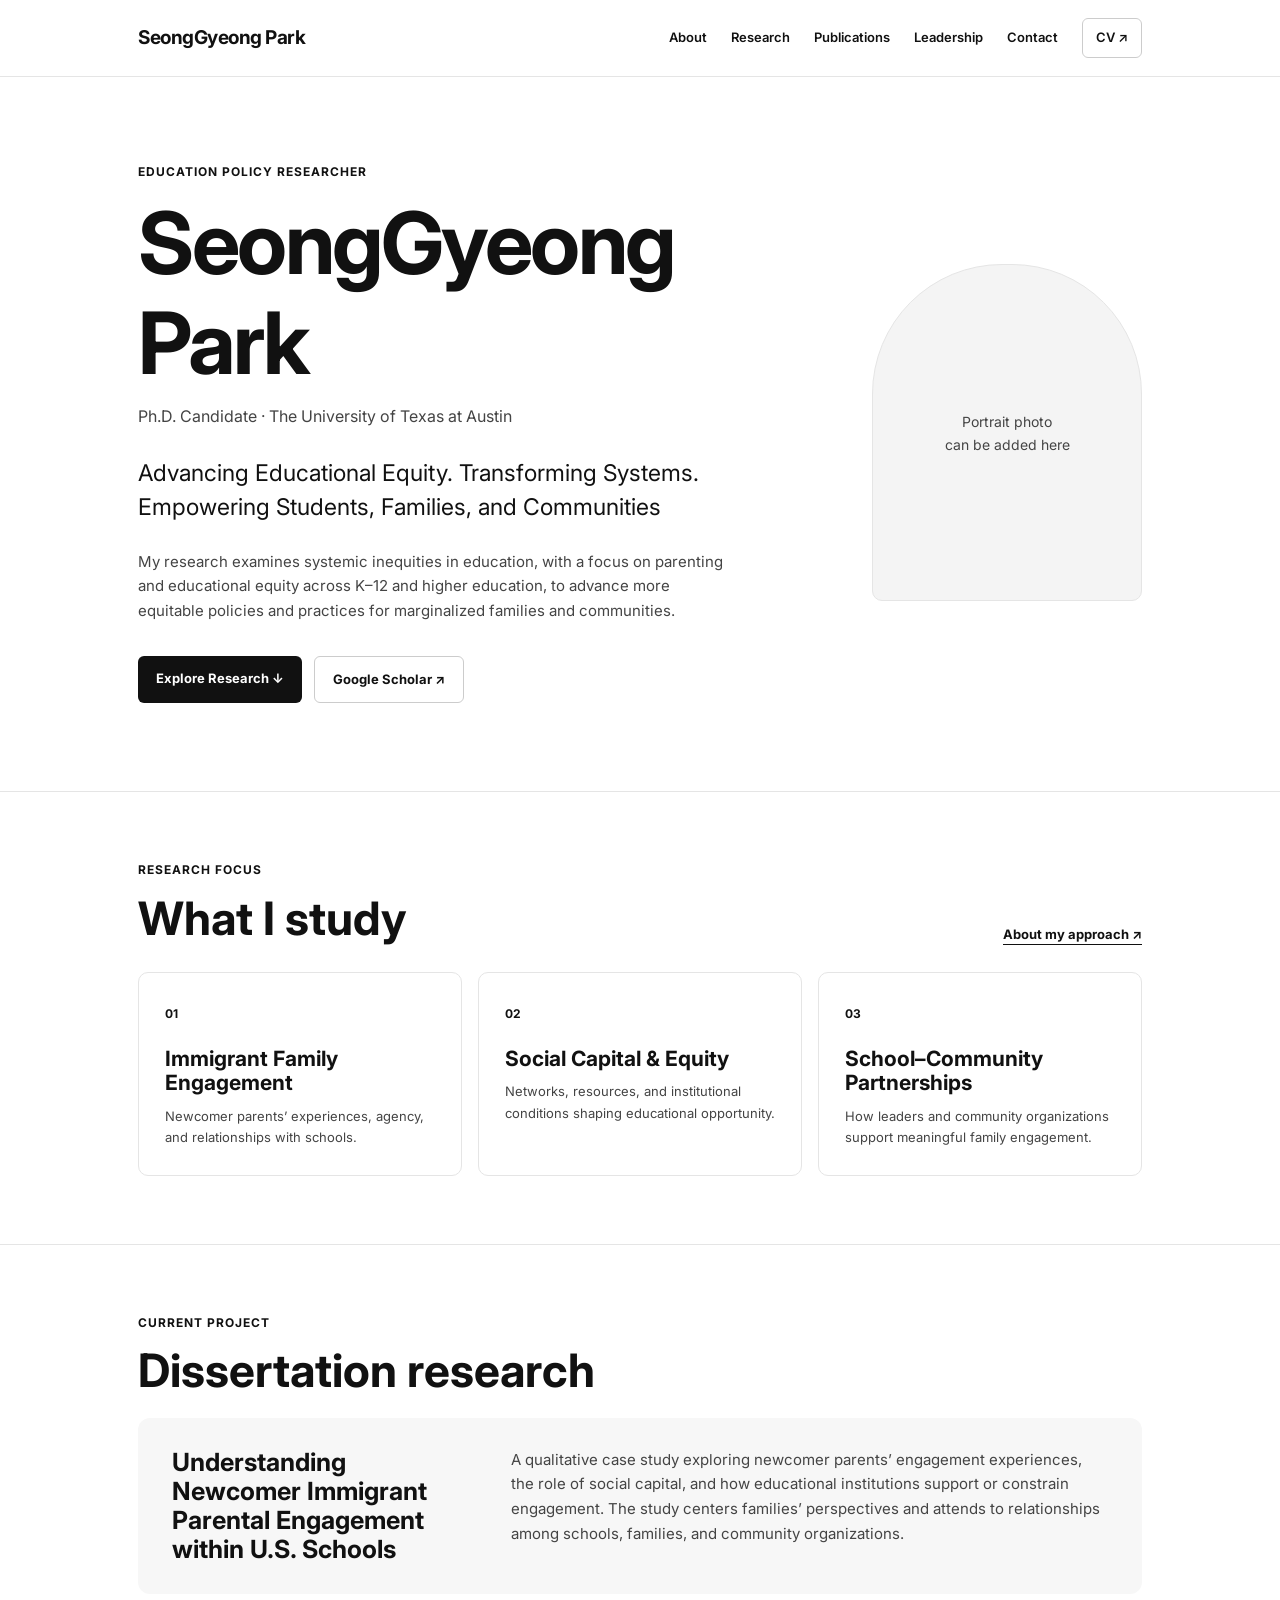
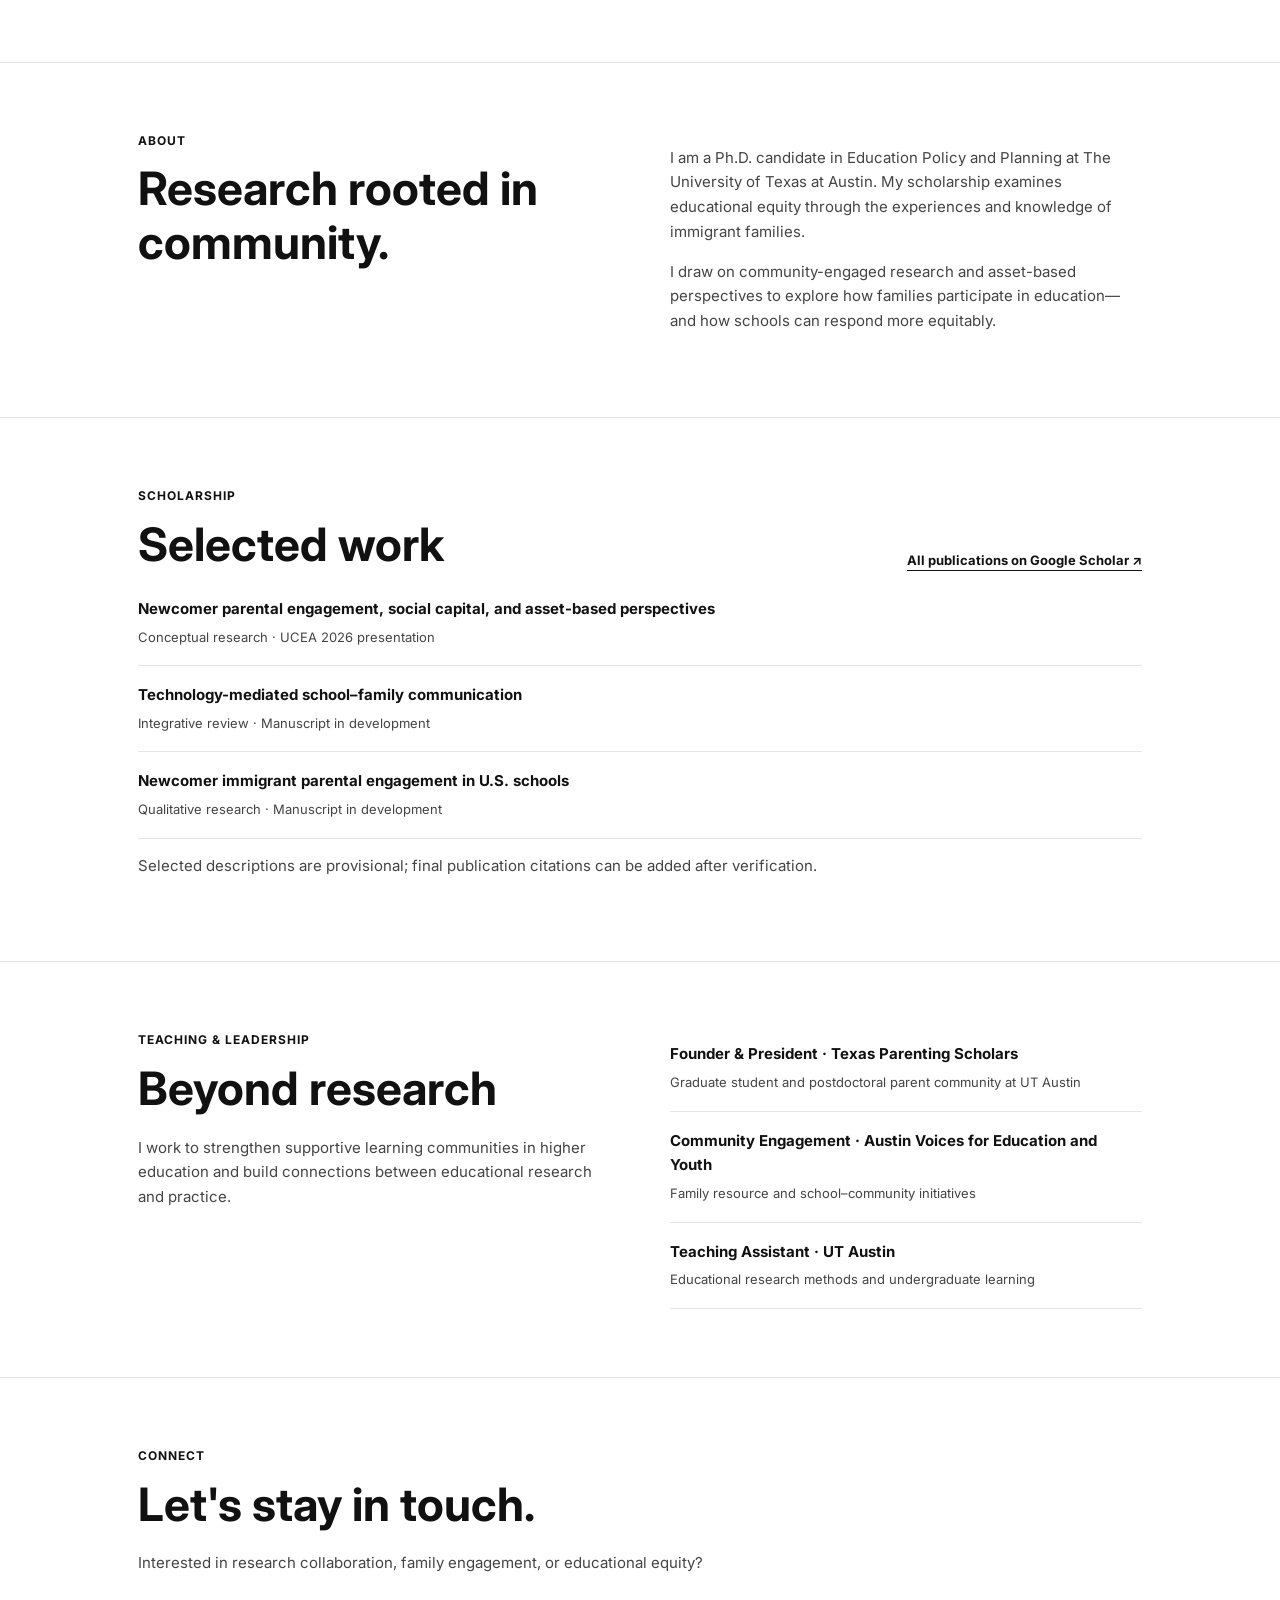
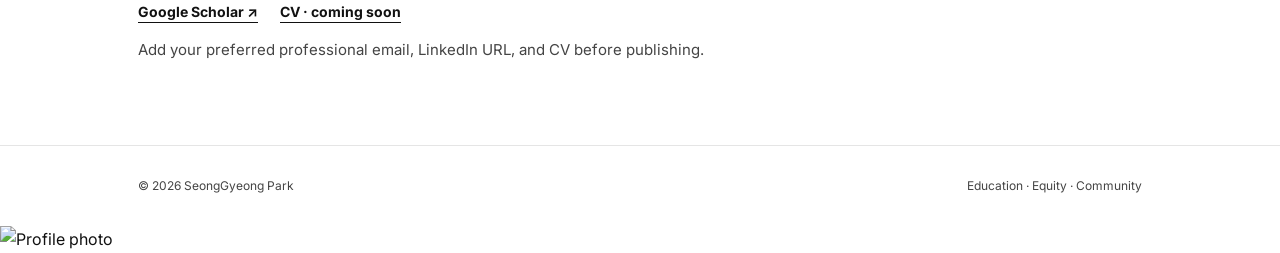
==== index.html @ fa3329cd "Update index.html" ====
<!doctype html><html lang="en"><head><meta charset="utf-8"><meta name="viewport" content="width=device-width,initial-scale=1"><meta name="description" content="SeongGyeong Park — Ph.D. candidate researching immigrant family engagement and educational equity."><title>SeongGyeong Park | Researcher</title><link rel="preconnect" href="https://fonts.googleapis.com"><link href="https://fonts.googleapis.com/css2?family=Inter:wght@400;500;600;700;800&display=swap" rel="stylesheet"><style>:root{--bg:#ffffff;--ink:#111111;--muted:#444444;--line:#e5e5e5;--sage:#f7f7f7;--accent:#111111}*{box-sizing:border-box}html{scroll-behavior:smooth}body{margin:0;background:var(--bg);color:var(--ink);font-family:'Inter',Arial,sans-serif;line-height:1.65}a{color:inherit}header{border-bottom:1px solid var(--line);background:rgba(255,255,255,.97);position:sticky;top:0;z-index:2}.nav,.container{max-width:1060px;margin:auto;padding-left:28px;padding-right:28px}.nav{min-height:76px;display:flex;align-items:center;justify-content:space-between;gap:24px}.brand{font-size:19px;font-weight:700;letter-spacing:-.5px;text-decoration:none}.navlinks{display:flex;gap:24px;align-items:center;flex-wrap:wrap}.navlinks a{font-size:13px;font-weight:600;text-decoration:none}.navlinks a:hover,.simplelink:hover{color:var(--accent)}.navlinks .cv{border:1px solid #cccccc;padding:8px 13px;border-radius:6px}.hero{padding-top:85px;padding-bottom:88px;display:grid;grid-template-columns:1fr 270px;gap:65px;align-items:center}.kicker,.section-label{color:var(--accent);font-size:12px;letter-spacing:1px;font-weight:700;text-transform:uppercase}h1,h2,h3{font-family:'Inter',Arial,sans-serif;font-weight:700;line-height:1.16}h1{font-size:clamp(54px,7vw,86px);letter-spacing:-2.5px;margin:12px 0 10px}h2{font-size:clamp(32px,4vw,46px);margin:12px 0 20px}h3{font-size:25px;margin:12px 0}.role{font-size:16px;color:var(--muted);margin:0 0 26px}.statement{font-size:23px;line-height:1.5;max-width:650px;margin:0 0 25px}.description{font-size:15px;color:var(--muted);max-width:590px}.actions{display:flex;gap:12px;flex-wrap:wrap;margin-top:32px}.button{font-size:13px;font-weight:700;text-decoration:none;padding:12px 18px;border-radius:6px;background:var(--ink);color:#fff}.button.secondary{background:transparent;color:var(--ink);border:1px solid #cccccc}.portrait{border:1px solid var(--line);aspect-ratio:4/5;background:#f4f4f4;border-radius:130px 130px 10px 10px;display:flex;align-items:center;justify-content:center;padding:25px;text-align:center;color:#444444;font-size:14px}.portrait span{max-width:170px}.section{border-top:1px solid var(--line);padding:68px 0}.section-head{display:flex;justify-content:space-between;align-items:end;gap:24px;margin-bottom:26px}.section-head h2{margin-bottom:0}.simplelink{font-size:13px;font-weight:700;text-underline-offset:5px;white-space:nowrap}.areas{display:grid;grid-template-columns:repeat(3,1fr);gap:16px}.area{border:1px solid var(--line);background:#ffffff;border-radius:10px;padding:26px;min-height:172px}.area .num{font-size:12px;color:var(--accent);font-weight:700}.area h3{font-size:21px;margin:22px 0 10px}.area p{font-size:13px;color:var(--muted);margin:0}.featured{background:var(--sage);border-radius:12px;padding:30px 34px;display:grid;grid-template-columns:1fr 2fr;gap:40px}.featured h3{margin:0}.featured p{margin:0;color:#444444;font-size:15px}.two{display:grid;grid-template-columns:1fr 1fr;gap:60px}.two p,.smallcopy{color:var(--muted);font-size:15px}.items{margin-top:12px}.item{padding:17px 0;border-bottom:1px solid var(--line)}.item:first-child{padding-top:0}.item strong{display:block;font-size:15px}.item span{display:block;color:var(--muted);font-size:13px;margin-top:5px}.footer{padding:30px 0;border-top:1px solid var(--line);color:var(--muted);font-size:12px}.footer .container{display:flex;justify-content:space-between;gap:12px;flex-wrap:wrap}.contactlinks{display:flex;gap:22px;flex-wrap:wrap;margin-top:24px}.contactlinks a{font-weight:700;font-size:14px;text-underline-offset:5px}@media(max-width:760px){.nav{align-items:flex-start;padding-top:18px;padding-bottom:18px;flex-direction:column;gap:12px}.navlinks{gap:14px}.hero{grid-template-columns:1fr;padding-top:55px;padding-bottom:55px;gap:32px}.portrait{width:210px;aspect-ratio:4/4;grid-row:1;border-radius:110px 110px 10px 10px}.statement{font-size:20px}.areas,.two,.featured{grid-template-columns:1fr}.section{padding:52px 0}.section-head{align-items:start;flex-direction:column;gap:8px}.featured{gap:18px}}</style></head><body><header><nav class="nav"><a class="brand" href="#top">SeongGyeong Park</a><div class="navlinks"><a href="#about">About</a><a href="#research">Research</a><a href="#publications">Publications</a><a href="#leadership">Leadership</a><a href="#contact">Contact</a><a class="cv" href="#cv">CV ↗</a></div></nav></header><main id="top"><div class="container"><div class="hero"><div><div class="kicker">Education policy researcher</div><h1>SeongGyeong<br>Park</h1><p class="role">Ph.D. Candidate · The University of Texas at Austin</p><p class="statement">Advancing Educational Equity. Transforming Systems. Empowering Students, Families, and Communities</p><p class="description">My research examines systemic inequities in education, with a focus on parenting and educational equity across K–12 and higher education, to advance more equitable policies and practices for marginalized families and communities.</p><div class="actions"><a class="button" href="#research">Explore Research ↓</a><a class="button secondary" href="https://scholar.google.com/citations?user=pUyHn9oAAAAJ&hl=en" target="_blank" rel="noopener noreferrer">Google Scholar ↗</a></div></div><div class="portrait"><span>Portrait photo<br>can be added here</span></div></div></div><section id="research" class="section"><div class="container"><div class="section-label">Research focus</div><div class="section-head"><h2>What I study</h2><a class="simplelink" href="#about">About my approach ↗</a></div><div class="areas"><article class="area"><span class="num">01</span><h3>Immigrant Family Engagement</h3><p>Newcomer parents’ experiences, agency, and relationships with schools.</p></article><article class="area"><span class="num">02</span><h3>Social Capital & Equity</h3><p>Networks, resources, and institutional conditions shaping educational opportunity.</p></article><article class="area"><span class="num">03</span><h3>School–Community Partnerships</h3><p>How leaders and community organizations support meaningful family engagement.</p></article></div></div></section><section class="section"><div class="container"><div class="section-label">Current project</div><h2>Dissertation research</h2><div class="featured"><h3>Understanding Newcomer Immigrant Parental Engagement within U.S. Schools</h3><p>A qualitative case study exploring newcomer parents’ engagement experiences, the role of social capital, and how educational institutions support or constrain engagement. The study centers families’ perspectives and attends to relationships among schools, families, and community organizations.</p></div></div></section><section id="about" class="section"><div class="container"><div class="two"><div><div class="section-label">About</div><h2>Research rooted in community.</h2></div><div><p>I am a Ph.D. candidate in Education Policy and Planning at The University of Texas at Austin. My scholarship examines educational equity through the experiences and knowledge of immigrant families.</p><p>I draw on community-engaged research and asset-based perspectives to explore how families participate in education—and how schools can respond more equitably.</p></div></div></div></section><section id="publications" class="section"><div class="container"><div class="section-label">Scholarship</div><div class="section-head"><h2>Selected work</h2><a class="simplelink" href="https://scholar.google.com/citations?user=pUyHn9oAAAAJ&hl=en" target="_blank" rel="noopener noreferrer">All publications on Google Scholar ↗</a></div><div class="items"><div class="item"><strong>Newcomer parental engagement, social capital, and asset-based perspectives</strong><span>Conceptual research · UCEA 2026 presentation</span></div><div class="item"><strong>Technology-mediated school–family communication</strong><span>Integrative review · Manuscript in development</span></div><div class="item"><strong>Newcomer immigrant parental engagement in U.S. schools</strong><span>Qualitative research · Manuscript in development</span></div></div><p class="smallcopy">Selected descriptions are provisional; final publication citations can be added after verification.</p></div></section><section id="leadership" class="section"><div class="container"><div class="two"><div><div class="section-label">Teaching & leadership</div><h2>Beyond research</h2><p class="smallcopy">I work to strengthen supportive learning communities in higher education and build connections between educational research and practice.</p></div><div class="items"><div class="item"><strong>Founder & President · Texas Parenting Scholars</strong><span>Graduate student and postdoctoral parent community at UT Austin</span></div><div class="item"><strong>Community Engagement · Austin Voices for Education and Youth</strong><span>Family resource and school–community initiatives</span></div><div class="item"><strong>Teaching Assistant · UT Austin</strong><span>Educational research methods and undergraduate learning</span></div></div></div></div></section><section id="contact" class="section"><div class="container"><div class="section-label">Connect</div><h2>Let's stay in touch.</h2><p class="smallcopy">Interested in research collaboration, family engagement, or educational equity?</p><div class="contactlinks"><a href="https://scholar.google.com/citations?user=pUyHn9oAAAAJ&hl=en" target="_blank" rel="noopener noreferrer">Google Scholar ↗</a><a id="cv" href="#contact" title="CV link will be added when the CV file is provided">CV · coming soon</a></div><p class="smallcopy">Add your preferred professional email, LinkedIn URL, and CV before publishing.</p></div></section></main><footer class="footer"><div class="container"><span>© <span id="year">2026</span> SeongGyeong Park</span><span>Education · Equity · Community</span></div></footer><script>document.getElementById('year').textContent=new Date().getFullYear()</script><script src="assets/site.js" defer></script></body></html>
<img src="/profile.jpg" alt="Profile photo">
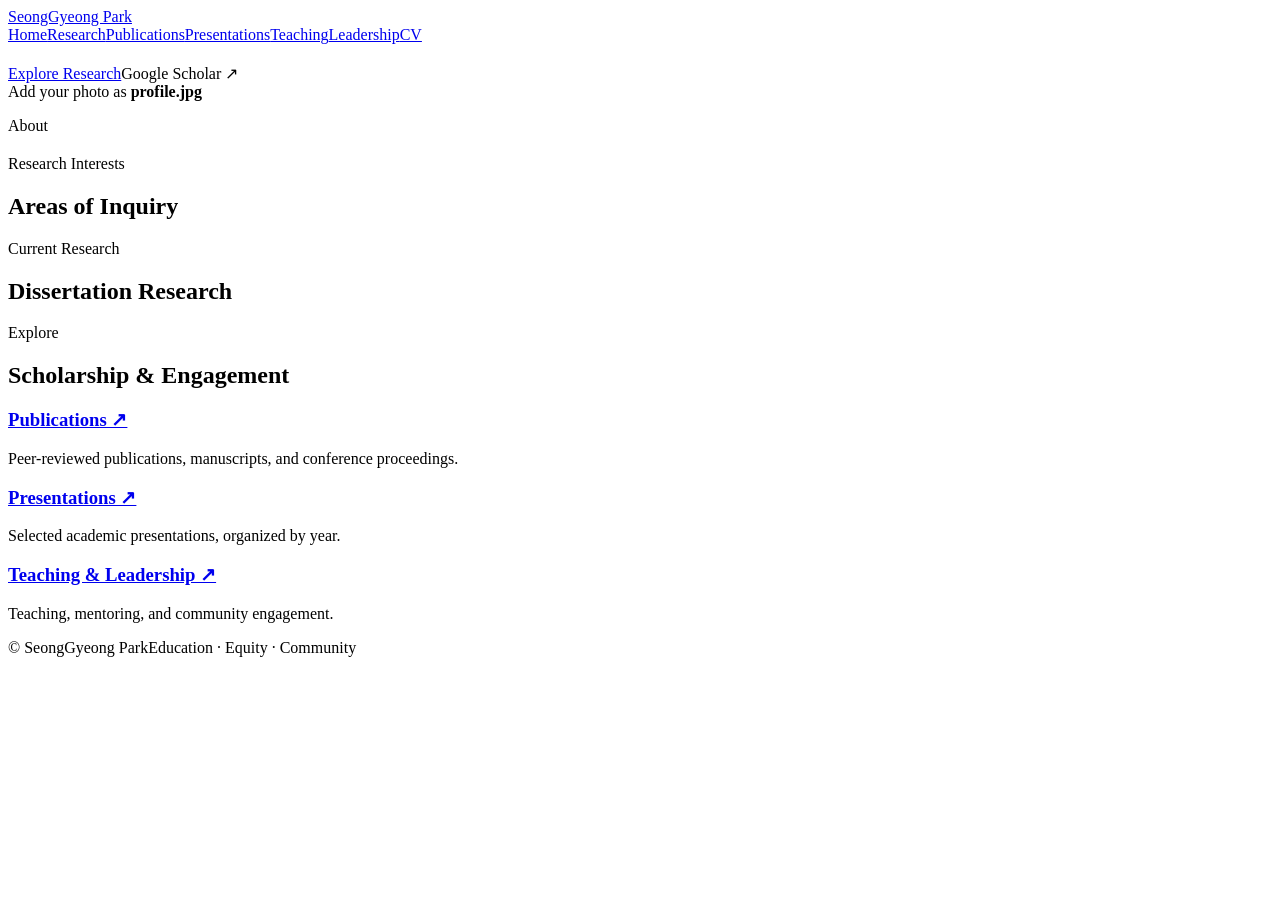
==== commit 599602e3: "Add files via upload" ====
--- a/index.html
+++ b/index.html
@@ -1,2 +1 @@
-<!doctype html><html lang="en"><head><meta charset="utf-8"><meta name="viewport" content="width=device-width,initial-scale=1"><meta name="description" content="SeongGyeong Park — Ph.D. candidate researching immigrant family engagement and educational equity."><title>SeongGyeong Park | Researcher</title><link rel="preconnect" href="https://fonts.googleapis.com"><link href="https://fonts.googleapis.com/css2?family=Inter:wght@400;500;600;700;800&display=swap" rel="stylesheet"><style>:root{--bg:#ffffff;--ink:#111111;--muted:#444444;--line:#e5e5e5;--sage:#f7f7f7;--accent:#111111}*{box-sizing:border-box}html{scroll-behavior:smooth}body{margin:0;background:var(--bg);color:var(--ink);font-family:'Inter',Arial,sans-serif;line-height:1.65}a{color:inherit}header{border-bottom:1px solid var(--line);background:rgba(255,255,255,.97);position:sticky;top:0;z-index:2}.nav,.container{max-width:1060px;margin:auto;padding-left:28px;padding-right:28px}.nav{min-height:76px;display:flex;align-items:center;justify-content:space-between;gap:24px}.brand{font-size:19px;font-weight:700;letter-spacing:-.5px;text-decoration:none}.navlinks{display:flex;gap:24px;align-items:center;flex-wrap:wrap}.navlinks a{font-size:13px;font-weight:600;text-decoration:none}.navlinks a:hover,.simplelink:hover{color:var(--accent)}.navlinks .cv{border:1px solid #cccccc;padding:8px 13px;border-radius:6px}.hero{padding-top:85px;padding-bottom:88px;display:grid;grid-template-columns:1fr 270px;gap:65px;align-items:center}.kicker,.section-label{color:var(--accent);font-size:12px;letter-spacing:1px;font-weight:700;text-transform:uppercase}h1,h2,h3{font-family:'Inter',Arial,sans-serif;font-weight:700;line-height:1.16}h1{font-size:clamp(54px,7vw,86px);letter-spacing:-2.5px;margin:12px 0 10px}h2{font-size:clamp(32px,4vw,46px);margin:12px 0 20px}h3{font-size:25px;margin:12px 0}.role{font-size:16px;color:var(--muted);margin:0 0 26px}.statement{font-size:23px;line-height:1.5;max-width:650px;margin:0 0 25px}.description{font-size:15px;color:var(--muted);max-width:590px}.actions{display:flex;gap:12px;flex-wrap:wrap;margin-top:32px}.button{font-size:13px;font-weight:700;text-decoration:none;padding:12px 18px;border-radius:6px;background:var(--ink);color:#fff}.button.secondary{background:transparent;color:var(--ink);border:1px solid #cccccc}.portrait{border:1px solid var(--line);aspect-ratio:4/5;background:#f4f4f4;border-radius:130px 130px 10px 10px;display:flex;align-items:center;justify-content:center;padding:25px;text-align:center;color:#444444;font-size:14px}.portrait span{max-width:170px}.section{border-top:1px solid var(--line);padding:68px 0}.section-head{display:flex;justify-content:space-between;align-items:end;gap:24px;margin-bottom:26px}.section-head h2{margin-bottom:0}.simplelink{font-size:13px;font-weight:700;text-underline-offset:5px;white-space:nowrap}.areas{display:grid;grid-template-columns:repeat(3,1fr);gap:16px}.area{border:1px solid var(--line);background:#ffffff;border-radius:10px;padding:26px;min-height:172px}.area .num{font-size:12px;color:var(--accent);font-weight:700}.area h3{font-size:21px;margin:22px 0 10px}.area p{font-size:13px;color:var(--muted);margin:0}.featured{background:var(--sage);border-radius:12px;padding:30px 34px;display:grid;grid-template-columns:1fr 2fr;gap:40px}.featured h3{margin:0}.featured p{margin:0;color:#444444;font-size:15px}.two{display:grid;grid-template-columns:1fr 1fr;gap:60px}.two p,.smallcopy{color:var(--muted);font-size:15px}.items{margin-top:12px}.item{padding:17px 0;border-bottom:1px solid var(--line)}.item:first-child{padding-top:0}.item strong{display:block;font-size:15px}.item span{display:block;color:var(--muted);font-size:13px;margin-top:5px}.footer{padding:30px 0;border-top:1px solid var(--line);color:var(--muted);font-size:12px}.footer .container{display:flex;justify-content:space-between;gap:12px;flex-wrap:wrap}.contactlinks{display:flex;gap:22px;flex-wrap:wrap;margin-top:24px}.contactlinks a{font-weight:700;font-size:14px;text-underline-offset:5px}@media(max-width:760px){.nav{align-items:flex-start;padding-top:18px;padding-bottom:18px;flex-direction:column;gap:12px}.navlinks{gap:14px}.hero{grid-template-columns:1fr;padding-top:55px;padding-bottom:55px;gap:32px}.portrait{width:210px;aspect-ratio:4/4;grid-row:1;border-radius:110px 110px 10px 10px}.statement{font-size:20px}.areas,.two,.featured{grid-template-columns:1fr}.section{padding:52px 0}.section-head{align-items:start;flex-direction:column;gap:8px}.featured{gap:18px}}</style></head><body><header><nav class="nav"><a class="brand" href="#top">SeongGyeong Park</a><div class="navlinks"><a href="#about">About</a><a href="#research">Research</a><a href="#publications">Publications</a><a href="#leadership">Leadership</a><a href="#contact">Contact</a><a class="cv" href="#cv">CV ↗</a></div></nav></header><main id="top"><div class="container"><div class="hero"><div><div class="kicker">Education policy researcher</div><h1>SeongGyeong<br>Park</h1><p class="role">Ph.D. Candidate · The University of Texas at Austin</p><p class="statement">Advancing Educational Equity. Transforming Systems. Empowering Students, Families, and Communities</p><p class="description">My research examines systemic inequities in education, with a focus on parenting and educational equity across K–12 and higher education, to advance more equitable policies and practices for marginalized families and communities.</p><div class="actions"><a class="button" href="#research">Explore Research ↓</a><a class="button secondary" href="https://scholar.google.com/citations?user=pUyHn9oAAAAJ&hl=en" target="_blank" rel="noopener noreferrer">Google Scholar ↗</a></div></div><div class="portrait"><span>Portrait photo<br>can be added here</span></div></div></div><section id="research" class="section"><div class="container"><div class="section-label">Research focus</div><div class="section-head"><h2>What I study</h2><a class="simplelink" href="#about">About my approach ↗</a></div><div class="areas"><article class="area"><span class="num">01</span><h3>Immigrant Family Engagement</h3><p>Newcomer parents’ experiences, agency, and relationships with schools.</p></article><article class="area"><span class="num">02</span><h3>Social Capital & Equity</h3><p>Networks, resources, and institutional conditions shaping educational opportunity.</p></article><article class="area"><span class="num">03</span><h3>School–Community Partnerships</h3><p>How leaders and community organizations support meaningful family engagement.</p></article></div></div></section><section class="section"><div class="container"><div class="section-label">Current project</div><h2>Dissertation research</h2><div class="featured"><h3>Understanding Newcomer Immigrant Parental Engagement within U.S. Schools</h3><p>A qualitative case study exploring newcomer parents’ engagement experiences, the role of social capital, and how educational institutions support or constrain engagement. The study centers families’ perspectives and attends to relationships among schools, families, and community organizations.</p></div></div></section><section id="about" class="section"><div class="container"><div class="two"><div><div class="section-label">About</div><h2>Research rooted in community.</h2></div><div><p>I am a Ph.D. candidate in Education Policy and Planning at The University of Texas at Austin. My scholarship examines educational equity through the experiences and knowledge of immigrant families.</p><p>I draw on community-engaged research and asset-based perspectives to explore how families participate in education—and how schools can respond more equitably.</p></div></div></div></section><section id="publications" class="section"><div class="container"><div class="section-label">Scholarship</div><div class="section-head"><h2>Selected work</h2><a class="simplelink" href="https://scholar.google.com/citations?user=pUyHn9oAAAAJ&hl=en" target="_blank" rel="noopener noreferrer">All publications on Google Scholar ↗</a></div><div class="items"><div class="item"><strong>Newcomer parental engagement, social capital, and asset-based perspectives</strong><span>Conceptual research · UCEA 2026 presentation</span></div><div class="item"><strong>Technology-mediated school–family communication</strong><span>Integrative review · Manuscript in development</span></div><div class="item"><strong>Newcomer immigrant parental engagement in U.S. schools</strong><span>Qualitative research · Manuscript in development</span></div></div><p class="smallcopy">Selected descriptions are provisional; final publication citations can be added after verification.</p></div></section><section id="leadership" class="section"><div class="container"><div class="two"><div><div class="section-label">Teaching & leadership</div><h2>Beyond research</h2><p class="smallcopy">I work to strengthen supportive learning communities in higher education and build connections between educational research and practice.</p></div><div class="items"><div class="item"><strong>Founder & President · Texas Parenting Scholars</strong><span>Graduate student and postdoctoral parent community at UT Austin</span></div><div class="item"><strong>Community Engagement · Austin Voices for Education and Youth</strong><span>Family resource and school–community initiatives</span></div><div class="item"><strong>Teaching Assistant · UT Austin</strong><span>Educational research methods and undergraduate learning</span></div></div></div></div></section><section id="contact" class="section"><div class="container"><div class="section-label">Connect</div><h2>Let's stay in touch.</h2><p class="smallcopy">Interested in research collaboration, family engagement, or educational equity?</p><div class="contactlinks"><a href="https://scholar.google.com/citations?user=pUyHn9oAAAAJ&hl=en" target="_blank" rel="noopener noreferrer">Google Scholar ↗</a><a id="cv" href="#contact" title="CV link will be added when the CV file is provided">CV · coming soon</a></div><p class="smallcopy">Add your preferred professional email, LinkedIn URL, and CV before publishing.</p></div></section></main><footer class="footer"><div class="container"><span>© <span id="year">2026</span> SeongGyeong Park</span><span>Education · Equity · Community</span></div></footer><script>document.getElementById('year').textContent=new Date().getFullYear()</script><script src="assets/site.js" defer></script></body></html>
-<img src="/profile.jpg" alt="Profile photo">
+<!doctype html><html lang="en"><head><meta charset="utf-8"><meta name="viewport" content="width=device-width,initial-scale=1"><meta name="description" content="SeongGyeong Park — Education Policy and Planning researcher"><title>Home | SeongGyeong Park</title><link rel="preconnect" href="https://fonts.googleapis.com"><link rel="preconnect" href="https://fonts.gstatic.com" crossorigin><link href="https://fonts.googleapis.com/css2?family=Inter:wght@400;500;600;700;800&display=swap" rel="stylesheet"><link rel="stylesheet" href="assets/style.css"></head><body><header><nav class="wrap nav"><a class="brand" href="index.html">SeongGyeong Park</a><div class="links"><a href="index.html">Home</a><a href="research.html">Research</a><a href="publications.html">Publications</a><a href="presentations.html">Presentations</a><a href="teaching.html">Teaching</a><a href="leadership.html">Leadership</a><a href="cv.html">CV</a></div></nav></header><main><section class="wrap hero"><div><p class="eyebrow" id="kicker"></p><h1 id="heroTitle"></h1><p class="role" id="role"></p><p class="intro" id="heroDescription"></p><div class="actions"><a class="button" href="research.html">Explore Research</a><a class="button outline" id="heroScholar" target="_blank" rel="noopener">Google Scholar ↗</a></div></div><div class="portrait"><img id="portrait" alt="Portrait of SeongGyeong Park" hidden><div id="portraitPlaceholder" class="placeholder">Add your photo as <strong>profile.jpg</strong></div></div></section><section class="section"><div class="wrap split"><div><p class="eyebrow">About</p><h2 id="aboutTitle"></h2></div><p id="aboutText"></p></div></section><section class="section"><div class="wrap"><p class="eyebrow">Research Interests</p><h2>Areas of Inquiry</h2><div class="areas" id="researchAreas"></div></div></section><section class="section"><div class="wrap"><p class="eyebrow">Current Research</p><h2>Dissertation Research</h2><div class="split"><h3 id="dissertationTitle"></h3><p id="dissertationDescription"></p></div></div></section><section class="section"><div class="wrap"><p class="eyebrow">Explore</p><h2>Scholarship & Engagement</h2><div class="areas"><article class="area"><h3><a href="publications.html">Publications ↗</a></h3><p>Peer-reviewed publications, manuscripts, and conference proceedings.</p></article><article class="area"><h3><a href="presentations.html">Presentations ↗</a></h3><p>Selected academic presentations, organized by year.</p></article><article class="area"><h3><a href="leadership.html">Teaching & Leadership ↗</a></h3><p>Teaching, mentoring, and community engagement.</p></article></div></div></section></main><footer><div class="wrap footer"><span>© <span id="year"></span> SeongGyeong Park</span><span>Education · Equity · Community</span></div></footer><script src="assets/site.js" defer></script></body></html>
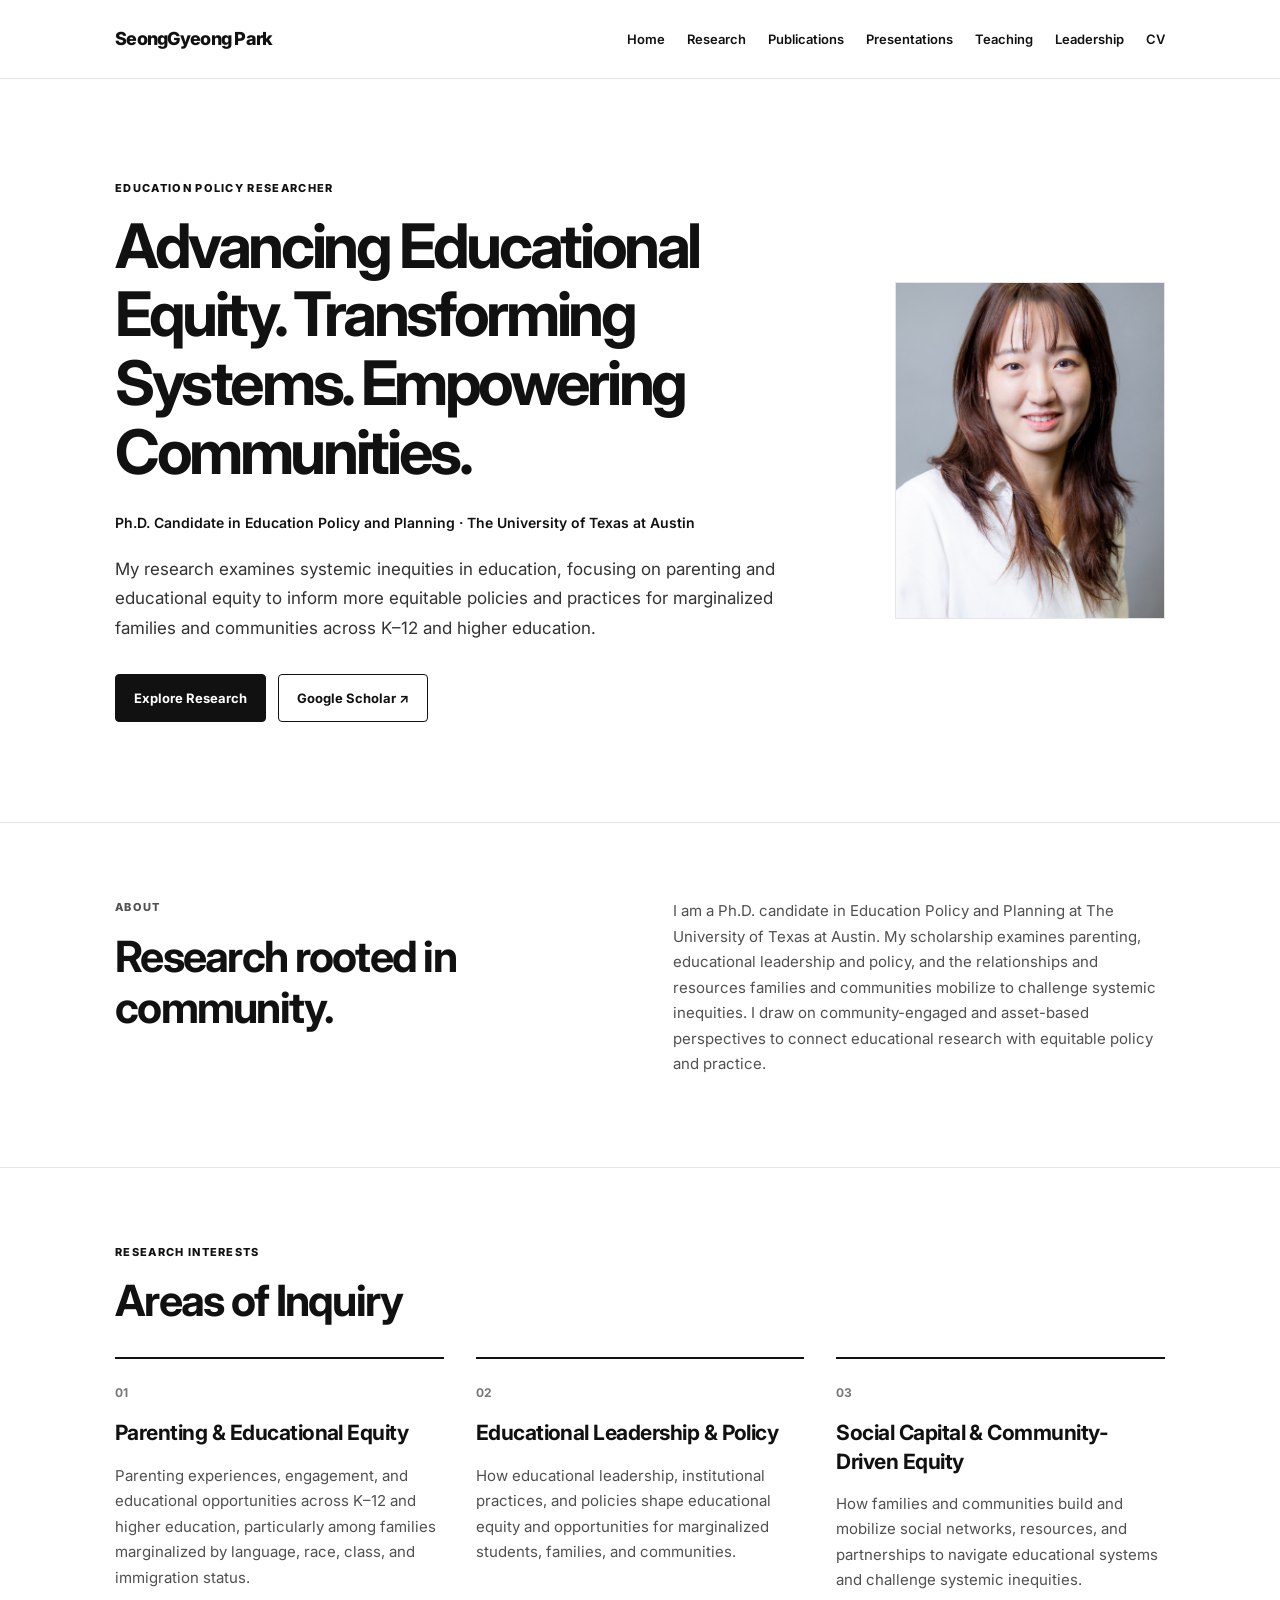
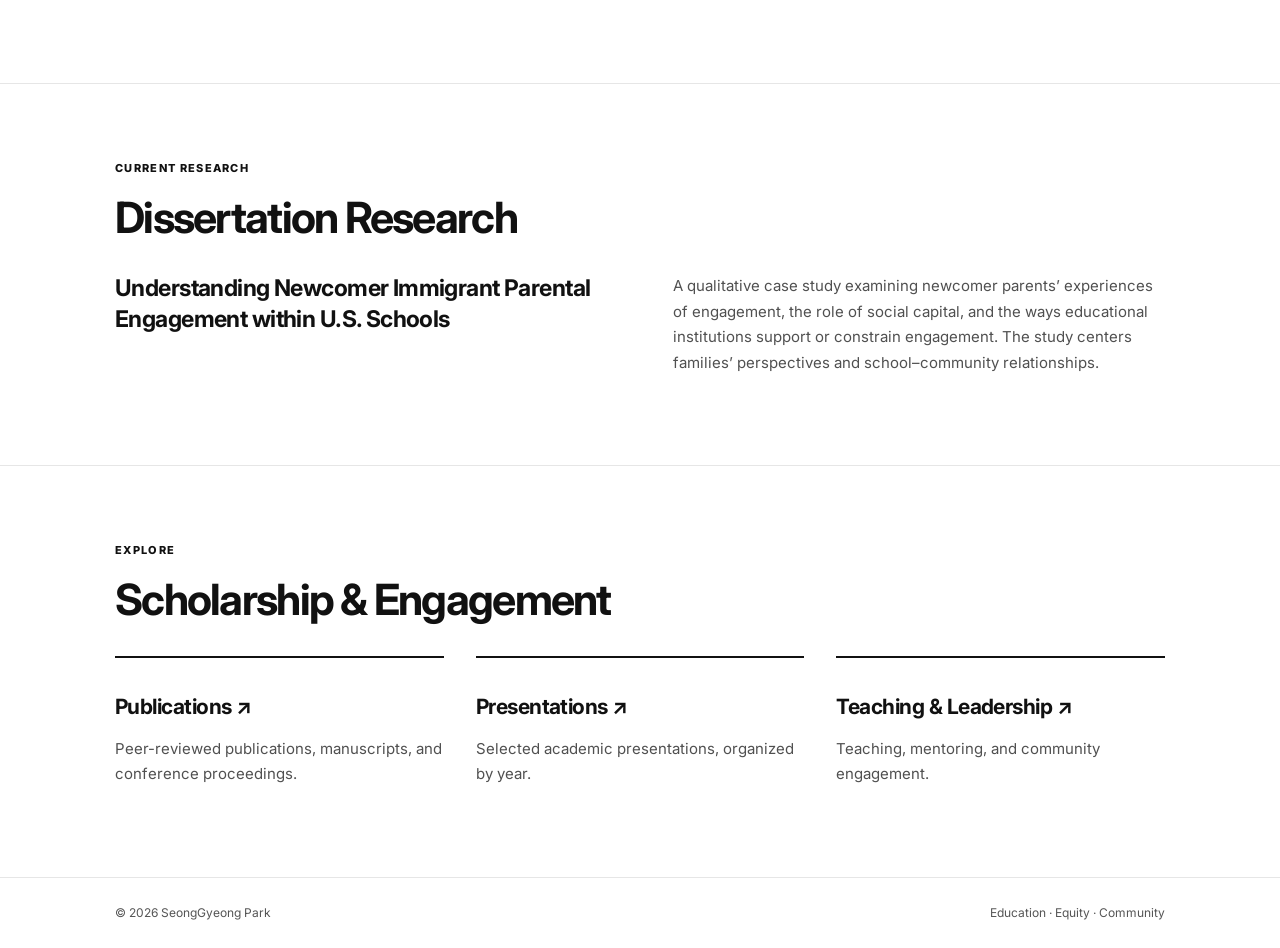
==== commit 9d14701e: "Add files via upload" ====
--- a/index.html
+++ b/index.html
@@ -1 +1,7 @@
-<!doctype html><html lang="en"><head><meta charset="utf-8"><meta name="viewport" content="width=device-width,initial-scale=1"><meta name="description" content="SeongGyeong Park — Education Policy and Planning researcher"><title>Home | SeongGyeong Park</title><link rel="preconnect" href="https://fonts.googleapis.com"><link rel="preconnect" href="https://fonts.gstatic.com" crossorigin><link href="https://fonts.googleapis.com/css2?family=Inter:wght@400;500;600;700;800&display=swap" rel="stylesheet"><link rel="stylesheet" href="assets/style.css"></head><body><header><nav class="wrap nav"><a class="brand" href="index.html">SeongGyeong Park</a><div class="links"><a href="index.html">Home</a><a href="research.html">Research</a><a href="publications.html">Publications</a><a href="presentations.html">Presentations</a><a href="teaching.html">Teaching</a><a href="leadership.html">Leadership</a><a href="cv.html">CV</a></div></nav></header><main><section class="wrap hero"><div><p class="eyebrow" id="kicker"></p><h1 id="heroTitle"></h1><p class="role" id="role"></p><p class="intro" id="heroDescription"></p><div class="actions"><a class="button" href="research.html">Explore Research</a><a class="button outline" id="heroScholar" target="_blank" rel="noopener">Google Scholar ↗</a></div></div><div class="portrait"><img id="portrait" alt="Portrait of SeongGyeong Park" hidden><div id="portraitPlaceholder" class="placeholder">Add your photo as <strong>profile.jpg</strong></div></div></section><section class="section"><div class="wrap split"><div><p class="eyebrow">About</p><h2 id="aboutTitle"></h2></div><p id="aboutText"></p></div></section><section class="section"><div class="wrap"><p class="eyebrow">Research Interests</p><h2>Areas of Inquiry</h2><div class="areas" id="researchAreas"></div></div></section><section class="section"><div class="wrap"><p class="eyebrow">Current Research</p><h2>Dissertation Research</h2><div class="split"><h3 id="dissertationTitle"></h3><p id="dissertationDescription"></p></div></div></section><section class="section"><div class="wrap"><p class="eyebrow">Explore</p><h2>Scholarship & Engagement</h2><div class="areas"><article class="area"><h3><a href="publications.html">Publications ↗</a></h3><p>Peer-reviewed publications, manuscripts, and conference proceedings.</p></article><article class="area"><h3><a href="presentations.html">Presentations ↗</a></h3><p>Selected academic presentations, organized by year.</p></article><article class="area"><h3><a href="leadership.html">Teaching & Leadership ↗</a></h3><p>Teaching, mentoring, and community engagement.</p></article></div></div></section></main><footer><div class="wrap footer"><span>© <span id="year"></span> SeongGyeong Park</span><span>Education · Equity · Community</span></div></footer><script src="assets/site.js" defer></script></body></html>+<!doctype html><html lang="en"><head><meta charset="utf-8"><meta name="viewport" content="width=device-width,initial-scale=1"><meta name="description" content="SeongGyeong Park — Education Policy and Planning researcher"><title>Home | SeongGyeong Park</title><link rel="preconnect" href="https://fonts.googleapis.com"><link rel="preconnect" href="https://fonts.gstatic.com" crossorigin><link href="https://fonts.googleapis.com/css2?family=Inter:wght@400;500;600;700;800&display=swap" rel="stylesheet"><style>:root{--ink:#111;--muted:#505050;--line:#e6e6e6;--bg:#fff}*{box-sizing:border-box}html{scroll-behavior:smooth}body{margin:0;background:var(--bg);color:var(--ink);font:15px/1.7 Inter,Arial,sans-serif}a{color:inherit}header{position:sticky;top:0;z-index:5;background:#fff;border-bottom:1px solid var(--line)}.wrap{max-width:1110px;margin:auto;padding:0 30px}.nav{display:flex;align-items:center;justify-content:space-between;min-height:78px;gap:22px}.brand{font-weight:800;font-size:18px;letter-spacing:-.04em;text-decoration:none}.links{display:flex;gap:22px;flex-wrap:wrap}.links a{font-size:13px;font-weight:600;text-decoration:none}.links a:hover,.subtleLink:hover{text-decoration:underline}.hero{padding-top:100px;padding-bottom:100px;display:grid;grid-template-columns:minmax(0,1fr) 270px;gap:72px;align-items:center}.eyebrow{text-transform:uppercase;letter-spacing:.12em;font-size:11px;font-weight:800;margin:0 0 14px}.hero h1{font-size:clamp(38px,4.8vw,66px);line-height:1.12;letter-spacing:-.055em;margin:0 0 24px;max-width:740px}.role{font-weight:600;font-size:14px;margin:0 0 20px}.intro{font-size:17px;color:#333;line-height:1.75;max-width:680px}.actions{display:flex;gap:12px;flex-wrap:wrap;margin-top:30px}.button{display:inline-block;text-decoration:none;background:#111;color:#fff;padding:12px 18px;border:1px solid #111;font-weight:700;font-size:13px;border-radius:4px}.button.outline{background:#fff;color:#111}.portrait{aspect-ratio:4/5;border:1px solid var(--line);overflow:hidden;background:#f7f7f7}.portrait img{width:100%;height:100%;object-fit:cover}.placeholder{height:100%;display:flex;flex-direction:column;align-items:center;justify-content:center;text-align:center;padding:18px;color:#777;font-size:12px}.section{padding:75px 0;border-top:1px solid var(--line);scroll-margin-top:80px}h2{font-size:clamp(29px,3.5vw,43px);line-height:1.2;letter-spacing:-.04em;margin:0 0 30px}h3{font-size:23px;line-height:1.35;letter-spacing:-.025em}.areas{display:grid;grid-template-columns:repeat(3,minmax(0,1fr));gap:32px}.area{border-top:2px solid #111;padding-top:20px}.area .num{font-size:12px;font-weight:700;color:#777}.area h3{margin:15px 0 12px;font-size:21px}.area p,.split p,.entry p,.muted{color:var(--muted)}.split{display:grid;grid-template-columns:1fr 1fr;gap:65px;align-items:start}.split h3{margin:0}.split p{margin-top:0}.sectionHeading{display:flex;justify-content:space-between;gap:20px;align-items:center}.subtleLink{font-size:13px;font-weight:600;text-decoration:none}.entry{padding:18px 0;border-bottom:1px solid var(--line)}.entry:first-child{padding-top:0}.entry strong{font-size:15px}.entry p{font-size:13px;margin:4px 0}.entry a{font-size:13px}.contactLinks{display:flex;gap:25px;flex-wrap:wrap;margin-top:24px}.contactLinks a{font-weight:700;text-underline-offset:4px}footer{border-top:1px solid var(--line)}.footer{display:flex;justify-content:space-between;gap:20px;padding-top:25px;padding-bottom:25px;color:#555;font-size:12px}@media(max-width:800px){.hero{grid-template-columns:1fr;gap:32px;padding-top:55px;padding-bottom:65px}.portrait{grid-row:1;width:190px;aspect-ratio:1}.areas,.split{grid-template-columns:1fr;gap:26px}.nav{align-items:flex-start;flex-direction:column;padding-top:16px;padding-bottom:16px;gap:8px}.links{gap:13px}.section{padding:55px 0}.sectionHeading{align-items:flex-start;flex-direction:column}.hero h1{font-size:clamp(34px,8vw,52px)}}
+
+.publication-category{font-size:17px;font-weight:700;letter-spacing:-.02em;margin:42px 0 8px;padding-bottom:10px;border-bottom:1px solid #dedede}.publication-category:first-child{margin-top:18px}
+
+.links a:hover,.area a:hover{text-decoration:underline}.area a{text-decoration:none}.section:first-child{border-top:0}.section{min-height:20vh}.entry strong{line-height:1.5}
+</style></head><body><header><nav class="wrap nav"><a class="brand" href="index.html">SeongGyeong Park</a><div class="links"><a href="index.html">Home</a><a href="research.html">Research</a><a href="publications.html">Publications</a><a href="presentations.html">Presentations</a><a href="teaching.html">Teaching</a><a href="leadership.html">Leadership</a><a href="cv.html">CV</a></div></nav></header><main><section class="wrap hero"><div><p class="eyebrow" id="kicker"></p><h1 id="heroTitle"></h1><p class="role" id="role"></p><p class="intro" id="heroDescription"></p><div class="actions"><a class="button" href="research.html">Explore Research</a><a class="button outline" id="heroScholar" target="_blank" rel="noopener">Google Scholar ↗</a></div></div><div class="portrait"><img id="portrait" alt="Portrait of SeongGyeong Park" hidden><div id="portraitPlaceholder" class="placeholder">Add your photo as <strong>profile.jpg</strong></div></div></section><section class="section"><div class="wrap split"><div><p class="eyebrow">About</p><h2 id="aboutTitle"></h2></div><p id="aboutText"></p></div></section><section class="section"><div class="wrap"><p class="eyebrow">Research Interests</p><h2>Areas of Inquiry</h2><div class="areas" id="researchAreas"></div></div></section><section class="section"><div class="wrap"><p class="eyebrow">Current Research</p><h2>Dissertation Research</h2><div class="split"><h3 id="dissertationTitle"></h3><p id="dissertationDescription"></p></div></div></section><section class="section"><div class="wrap"><p class="eyebrow">Explore</p><h2>Scholarship & Engagement</h2><div class="areas"><article class="area"><h3><a href="publications.html">Publications ↗</a></h3><p>Peer-reviewed publications, manuscripts, and conference proceedings.</p></article><article class="area"><h3><a href="presentations.html">Presentations ↗</a></h3><p>Selected academic presentations, organized by year.</p></article><article class="area"><h3><a href="leadership.html">Teaching & Leadership ↗</a></h3><p>Teaching, mentoring, and community engagement.</p></article></div></div></section></main><footer><div class="wrap footer"><span>© <span id="year"></span> SeongGyeong Park</span><span>Education · Equity · Community</span></div></footer><script defer>(async()=>{const $=id=>document.getElementById(id);const text=(id,value)=>{if($(id))$(id).textContent=value||''};const link=(id,url)=>{if(url&&$(id)){$(id).href=url;$(id).hidden=false}};const make=(tag,cls,value)=>{const e=document.createElement(tag);if(cls)e.className=cls;if(value)e.textContent=value;return e};try{const d={"name":"SeongGyeong Park","role":"Ph.D. Candidate in Education Policy and Planning · The University of Texas at Austin","kicker":"Education Policy Researcher","heroTitle":"Advancing Educational Equity. Transforming Systems. Empowering Communities.","heroDescription":"My research examines systemic inequities in education, focusing on parenting and educational equity to inform more equitable policies and practices for marginalized families and communities across K–12 and higher education.","portrait":"profile.jpg","aboutTitle":"Research rooted in community.","about":"I am a Ph.D. candidate in Education Policy and Planning at The University of Texas at Austin. My scholarship examines parenting, educational leadership and policy, and the relationships and resources families and communities mobilize to challenge systemic inequities. I draw on community-engaged and asset-based perspectives to connect educational research with equitable policy and practice.","research":[{"title":"Parenting & Educational Equity","description":"Parenting experiences, engagement, and educational opportunities across K–12 and higher education, particularly among families marginalized by language, race, class, and immigration status."},{"title":"Educational Leadership & Policy","description":"How educational leadership, institutional practices, and policies shape educational equity and opportunities for marginalized students, families, and communities."},{"title":"Social Capital & Community-Driven Equity","description":"How families and communities build and mobilize social networks, resources, and partnerships to navigate educational systems and challenge systemic inequities."}],"dissertationTitle":"Understanding Newcomer Immigrant Parental Engagement within U.S. Schools","dissertationDescription":"A qualitative case study examining newcomer parents’ experiences of engagement, the role of social capital, and the ways educational institutions support or constrain engagement. The study centers families’ perspectives and school–community relationships.","publications":[{"category":"Peer-Reviewed Journal Publications","title":"Breaking Barriers to Immigrant Parental Engagement: A Systematic Review and Policy Implications","detail":"Park, S. G. · Policy Futures in Education","url":"https://doi.org/10.1177/14782103251381948"},{"category":"Manuscripts Under Review & Preparing for Submission","title":"Redefining Parental Engagement: Experiences of Latinx Newcomer Parents and the Role of Social Capital","detail":"Park, S. G., & Gualdron, E. · Ready for submission · Intended journal: Educational Administration Quarterly","url":""},{"category":"Manuscripts Under Review & Preparing for Submission","title":"Parenting at the Margins of Academia: Graduate Students and Postdoctoral Researchers Across Migration Pathways","detail":"Park, S. G. · Revised and resubmitted · Journal of Diversity in Higher Education","url":""},{"category":"Manuscripts in Preparation","title":"Digital Bridges for School-Family Communication and Engagement in the Digital Era: An Integrative Literature Review","detail":"Park, S. G., & Kaur, K. · In preparation · Intended journal: Review of Educational Research","url":""},{"category":"Manuscripts in Preparation","title":"Unforgetting or Disrupting the Model Minority Myth? A Case Study of Asian Immigrant Parental Engagement","detail":"Park, S. G. · In preparation · Intended journal: Peabody Journal of Education","url":""},{"category":"Manuscripts in Preparation","title":"Sanctuaries of Justice: The Black Church as a Site of Educational Advocacy, Memory, and Resistance","detail":"Wooley, B. L., & Park, S. G. · In preparation","url":""},{"category":"Manuscripts in Preparation","title":"Language Education Policy for Refugee Students in South Korea and the U.S.","detail":"Lee, Y. H., & Park, S. G. · In preparation · Intended journal to confirm","url":""},{"category":"Conference Proceedings","title":"Navigating New Terrains: Immigrant Parental Challenges and the Power of Social Bonds","detail":"Park, S. G. · 2025 American Educational Research Association","url":"https://doi.org/10.3102/2184112"}],"leadership":[{"title":"Founder & President · Texas Parenting Scholars","detail":"Building community and support for parenting graduate students and postdoctoral scholars at UT Austin","url":"https://utexas.campuslabs.com/engage/organization/texasparentingscholars"},{"title":"Community Engagement · Austin Voices for Education and Youth","detail":"Family resource centers and school–community partnerships"},{"title":"Teaching Assistant · The University of Texas at Austin","detail":"Educational research methods, academic writing, and undergraduate thesis mentoring"}],"email":"sgpark@austin.utexas.edu","scholar":"https://scholar.google.com/citations?user=pUyHn9oAAAAJ&hl=en","linkedin":"","cv":"","presentations":[{"year":"2027 (Planned)","authors":"Park, S. G.","title":"Beyond Deficit Perspectives: Institutional Understandings and the Co-Construction of Newcomer Parental Engagement","venue":"AERA Annual Meeting · Paper Session"},{"year":"2026 (Planned)","authors":"Park, S. G., & Kaur, K.","title":"Digital Bridges for School-Family Communication and Engagement in the Digital Era: An Integrative Literature Review","venue":"UCEA Annual Meeting · Roundtable"},{"year":"2026 (Planned)","authors":"Park, S. G.","title":"Building Bridges: Reconceptualizing Newcomer Parental Engagement Through Social Capital and the Ecologies of Engagement","venue":"UCEA Annual Meeting · Paper Session"},{"year":"2026","authors":"Park, S. G.","title":"Redefining Parental Engagement: Spanish-Speaking Latinx Newcomer Parents’ Experiences and the Role of Social Capital","venue":"1st KAERA International Research Forum"},{"year":"2026","authors":"Wooley, B. L., & Park, S. G.","title":"Sanctuaries of Justice: The Black Church as a Site of Educational Advocacy, Memory, and Resistance","venue":"AERA Annual Meeting · Paper Session"},{"year":"2026","authors":"Park, S. G.","title":"From Misremembered to (Re)claimed: Korean Immigrant Parental Engagement and the Disruptions of the Model Minority Myth","venue":"KAERA Annual Meeting · Roundtable"},{"year":"2025","authors":"Park, S. G., & Dawer, D.","title":"Building Capacity for Community Resilience: Community Schools and Immigrant Newcomer Parent Engagement Amid Multiple Crises","venue":"UCEA Annual Meeting · Paper Presentation"},{"year":"2025","authors":"Park, S. G.","title":"Crossing Boundaries: Newcomer Parental Engagement from Outsiders to Insiders in U.S. Schools","venue":"UCEA Annual Meeting · Paper Session"},{"year":"2025","authors":"Park, S. G.","title":"Parenting in Academia: Building Campus Presence After Two Years of Community Workshops","venue":"Reimagining Education Summer Institute · Columbia University"},{"year":"2025","authors":"Park, S. G.","title":"Navigating New Terrains: Immigrant Student Parental Challenges and the Power of Social Bond","venue":"AERA Annual Meeting · Roundtable"},{"year":"2024","authors":"Park, S. G.","title":"Reorienting Justice: Newcomer Parents as Game Changers via School-Community Partnerships","venue":"UCEA Annual Meeting · Roundtable"},{"year":"2024","authors":"Park, S. G.","title":"Immigrant Parents as Game Changer for Social Justice in Education via School-Community Partnerships","venue":"Interdisciplinary Graduate Student Workshop · UT Rapoport Center for Human Rights and Justice"},{"year":"2024","authors":"Reventlow, G., Chessari, A., Park, S. G., Lipman, J., & Wooley, B.","title":"Refocusing on Justice: Impediments to Desegregation in Public Schools","venue":"UCEA Annual Meeting · Graduate Student Paper Presentation"},{"year":"2024","authors":"Morgan, P., & Park, S. G.","title":"Little Longhorns, Big Dreams: Supporting UT’s Student Parents","venue":"Professional Development Conference"}],"teaching":[{"year":"2026","role":"Teaching Assistant","institution":"Department of Educational Leadership and Policy, UT Austin","course":"ELP 381C · Educational Research I","details":"Graduate · In person","supervisor":"Professor: Dr. Sofia Malik"},{"year":"2025–2026","role":"Teaching Assistant","institution":"College of Natural Sciences, UT Austin","course":"NSC 323 and NSC 371 · CNS Honors Theses","details":"Undergraduate · In person","supervisor":"Professor: Dr. Stacia E. Rodenbusch"},{"year":"2025","role":"Teaching Assistant","institution":"Undergraduate College, UT Austin","course":"BDP 319 · Human Rights: Theories & Practice","details":"Undergraduate · In person","supervisor":"Professor: Dr. Samantha Pinto"},{"year":"2023–2025","role":"Instructor","institution":"Transfer-Year Experience Program, UT Austin","course":"UGS 016T · Transfer Interest Group Seminar","details":"Undergraduate · Web & in person","supervisor":""},{"year":"2023–2025","role":"Instructor","institution":"Chandra Department of Electrical and Computer Engineering, UT Austin","course":"UGS 016 · First-Year Interest Group—Engineering","details":"Undergraduate · In person","supervisor":""},{"year":"2022–2023","role":"Graduate Assistant","institution":"Chandra Department of Electrical and Computer Engineering Academic Advising Office, UT Austin","course":"Academic advising support","details":"","supervisor":"Supervisor: Stacy Pederson, M.Ed."},{"year":"2020","role":"Volunteer Instructor","institution":"Good Neighbors Korea","course":"Children's Rights and Prevention of Sexual Harassment","details":"Elementary schools · South Korea","supervisor":""}]};text('kicker',d.kicker);text('heroTitle',d.heroTitle);text('role',d.role);text('heroDescription',d.heroDescription);text('aboutTitle',d.aboutTitle);text('aboutText',d.about);text('dissertationTitle',d.dissertationTitle);text('dissertationDescription',d.dissertationDescription);text('year',new Date().getFullYear());if(d.portrait&&$('portrait')){const img=$('portrait');img.onload=()=>{img.hidden=false;$('portraitPlaceholder').hidden=true};img.src=d.portrait}link('heroScholar',d.scholar);link('scholarLink',d.scholar);link('contactScholar',d.scholar);link('linkedinLink',d.linkedin);link('cvLink',d.cv);link('navCV',d.cv);if(d.email)link('emailLink','mailto:'+d.email);(d.research||[]).forEach((x,i)=>{const el=make('article','area');el.append(make('span','num',String(i+1).padStart(2,'0')),make('h3','',x.title),make('p','',x.description));if($('researchAreas'))$('researchAreas').append(el)});let presentationYear='';(d.presentations||[]).forEach(x=>{const year=String(x.year||'').match(/\d{4}/)?.[0]||'Other';if($('presentationsList')&&year!==presentationYear){$('presentationsList').append(make('h3','publication-category',year));presentationYear=year}const el=make('div','entry');el.append(make('strong','',x.title),make('p','',x.authors+' · '+x.year+' · '+x.venue));if($('presentationsList'))$('presentationsList').append(el)});(d.teaching||[]).forEach(x=>{if(!$('teachingList'))return;const el=make('div','entry');el.append(make('span','num',x.year),make('strong','',x.role+' · '+x.institution),make('p','',x.course));if(x.details)el.append(make('p','',x.details));if(x.supervisor)el.append(make('p','',x.supervisor));$('teachingList').append(el)});for(const [key,id] of [['publications','publicationsList'],['leadership','leadershipList']]){let lastCategory='';(d[key]||[]).forEach(x=>{if(key==='publications'&&x.category&&x.category!==lastCategory){const h=make('h3','publication-category',x.category);if($(id))$(id).append(h);lastCategory=x.category;}const el=make('div','entry');el.append(make('strong','',x.title),make('p','',x.detail));if(x.url){const a=make('a','','Read more ↗');a.href=x.url;a.target='_blank';a.rel='noopener';el.append(a)}if($(id))$(id).append(el)})}}catch(e){console.error(e);document.querySelector('main').prepend(make('p','', 'Unable to load website content. Check that content.json is uploaded alongside index.html.'))}})();
+</script></body></html>
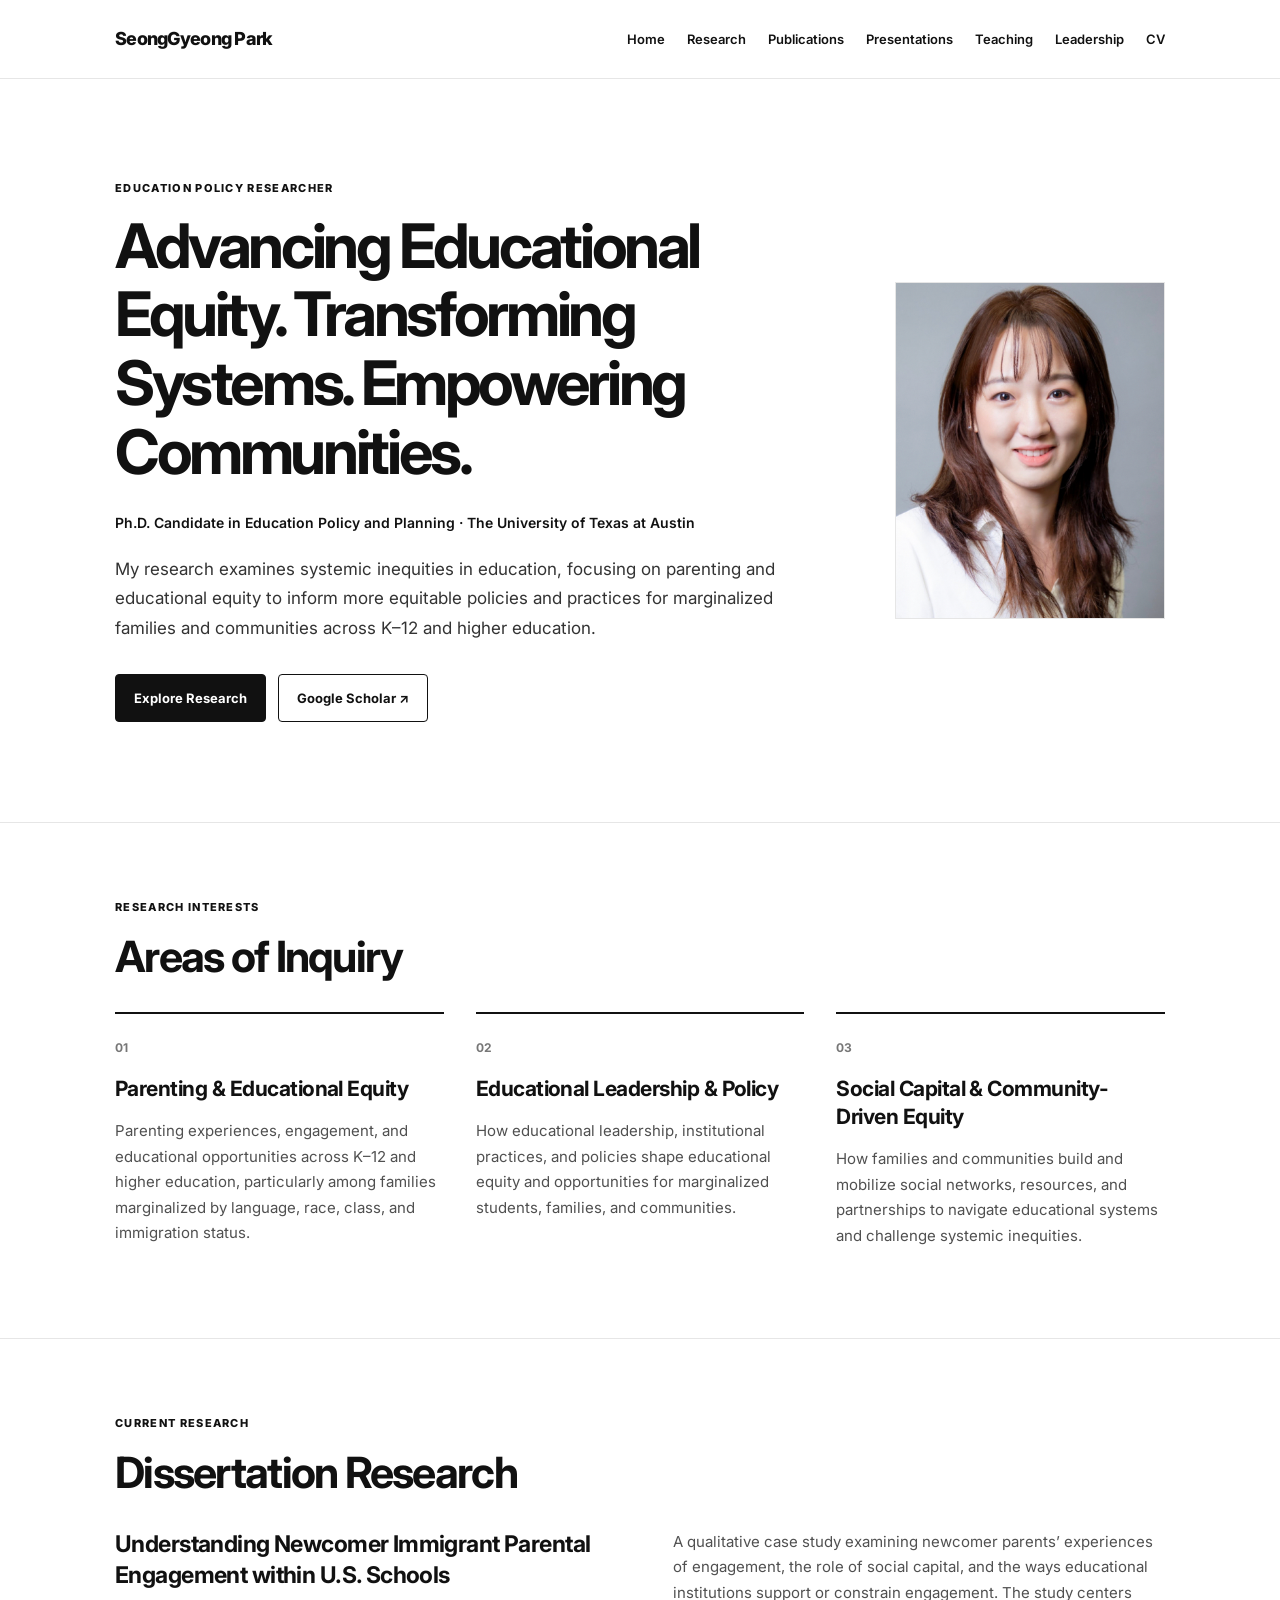
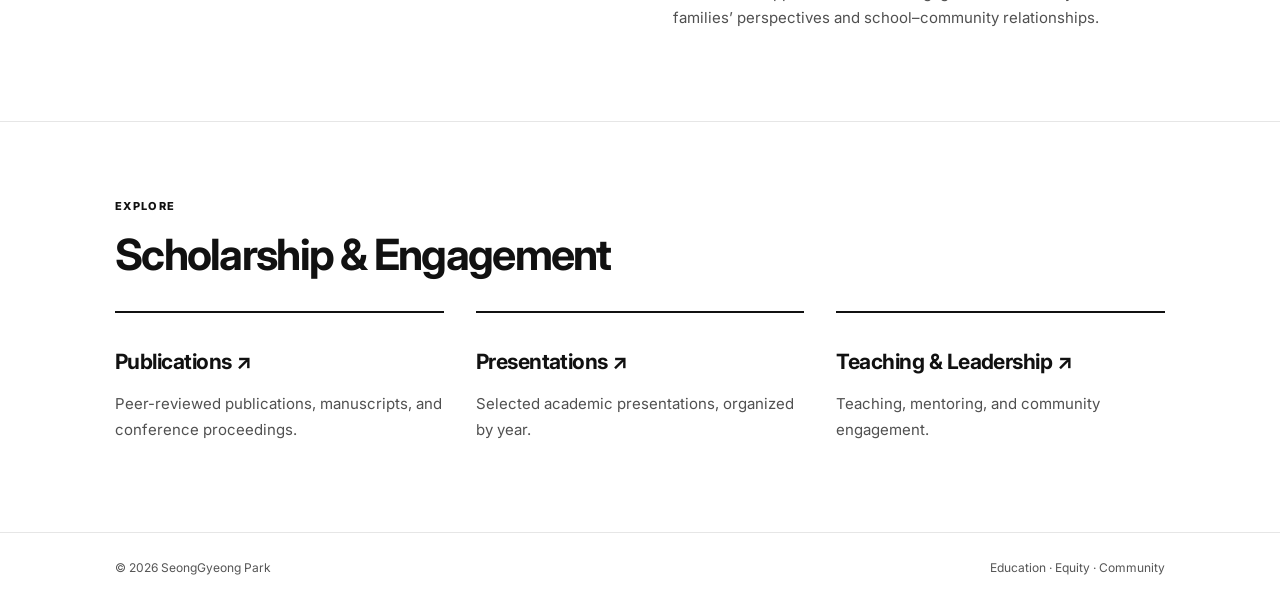
==== commit 75c86941: "Add files via upload" ====
--- a/index.html
+++ b/index.html
@@ -3,5 +3,5 @@
 .publication-category{font-size:17px;font-weight:700;letter-spacing:-.02em;margin:42px 0 8px;padding-bottom:10px;border-bottom:1px solid #dedede}.publication-category:first-child{margin-top:18px}
 
 .links a:hover,.area a:hover{text-decoration:underline}.area a{text-decoration:none}.section:first-child{border-top:0}.section{min-height:20vh}.entry strong{line-height:1.5}
-</style></head><body><header><nav class="wrap nav"><a class="brand" href="index.html">SeongGyeong Park</a><div class="links"><a href="index.html">Home</a><a href="research.html">Research</a><a href="publications.html">Publications</a><a href="presentations.html">Presentations</a><a href="teaching.html">Teaching</a><a href="leadership.html">Leadership</a><a href="cv.html">CV</a></div></nav></header><main><section class="wrap hero"><div><p class="eyebrow" id="kicker"></p><h1 id="heroTitle"></h1><p class="role" id="role"></p><p class="intro" id="heroDescription"></p><div class="actions"><a class="button" href="research.html">Explore Research</a><a class="button outline" id="heroScholar" target="_blank" rel="noopener">Google Scholar ↗</a></div></div><div class="portrait"><img id="portrait" alt="Portrait of SeongGyeong Park" hidden><div id="portraitPlaceholder" class="placeholder">Add your photo as <strong>profile.jpg</strong></div></div></section><section class="section"><div class="wrap split"><div><p class="eyebrow">About</p><h2 id="aboutTitle"></h2></div><p id="aboutText"></p></div></section><section class="section"><div class="wrap"><p class="eyebrow">Research Interests</p><h2>Areas of Inquiry</h2><div class="areas" id="researchAreas"></div></div></section><section class="section"><div class="wrap"><p class="eyebrow">Current Research</p><h2>Dissertation Research</h2><div class="split"><h3 id="dissertationTitle"></h3><p id="dissertationDescription"></p></div></div></section><section class="section"><div class="wrap"><p class="eyebrow">Explore</p><h2>Scholarship & Engagement</h2><div class="areas"><article class="area"><h3><a href="publications.html">Publications ↗</a></h3><p>Peer-reviewed publications, manuscripts, and conference proceedings.</p></article><article class="area"><h3><a href="presentations.html">Presentations ↗</a></h3><p>Selected academic presentations, organized by year.</p></article><article class="area"><h3><a href="leadership.html">Teaching & Leadership ↗</a></h3><p>Teaching, mentoring, and community engagement.</p></article></div></div></section></main><footer><div class="wrap footer"><span>© <span id="year"></span> SeongGyeong Park</span><span>Education · Equity · Community</span></div></footer><script defer>(async()=>{const $=id=>document.getElementById(id);const text=(id,value)=>{if($(id))$(id).textContent=value||''};const link=(id,url)=>{if(url&&$(id)){$(id).href=url;$(id).hidden=false}};const make=(tag,cls,value)=>{const e=document.createElement(tag);if(cls)e.className=cls;if(value)e.textContent=value;return e};try{const d={"name":"SeongGyeong Park","role":"Ph.D. Candidate in Education Policy and Planning · The University of Texas at Austin","kicker":"Education Policy Researcher","heroTitle":"Advancing Educational Equity. Transforming Systems. Empowering Communities.","heroDescription":"My research examines systemic inequities in education, focusing on parenting and educational equity to inform more equitable policies and practices for marginalized families and communities across K–12 and higher education.","portrait":"profile.jpg","aboutTitle":"Research rooted in community.","about":"I am a Ph.D. candidate in Education Policy and Planning at The University of Texas at Austin. My scholarship examines parenting, educational leadership and policy, and the relationships and resources families and communities mobilize to challenge systemic inequities. I draw on community-engaged and asset-based perspectives to connect educational research with equitable policy and practice.","research":[{"title":"Parenting & Educational Equity","description":"Parenting experiences, engagement, and educational opportunities across K–12 and higher education, particularly among families marginalized by language, race, class, and immigration status."},{"title":"Educational Leadership & Policy","description":"How educational leadership, institutional practices, and policies shape educational equity and opportunities for marginalized students, families, and communities."},{"title":"Social Capital & Community-Driven Equity","description":"How families and communities build and mobilize social networks, resources, and partnerships to navigate educational systems and challenge systemic inequities."}],"dissertationTitle":"Understanding Newcomer Immigrant Parental Engagement within U.S. Schools","dissertationDescription":"A qualitative case study examining newcomer parents’ experiences of engagement, the role of social capital, and the ways educational institutions support or constrain engagement. The study centers families’ perspectives and school–community relationships.","publications":[{"category":"Peer-Reviewed Journal Publications","title":"Breaking Barriers to Immigrant Parental Engagement: A Systematic Review and Policy Implications","detail":"Park, S. G. · Policy Futures in Education","url":"https://doi.org/10.1177/14782103251381948"},{"category":"Manuscripts Under Review & Preparing for Submission","title":"Redefining Parental Engagement: Experiences of Latinx Newcomer Parents and the Role of Social Capital","detail":"Park, S. G., & Gualdron, E. · Ready for submission · Intended journal: Educational Administration Quarterly","url":""},{"category":"Manuscripts Under Review & Preparing for Submission","title":"Parenting at the Margins of Academia: Graduate Students and Postdoctoral Researchers Across Migration Pathways","detail":"Park, S. G. · Revised and resubmitted · Journal of Diversity in Higher Education","url":""},{"category":"Manuscripts in Preparation","title":"Digital Bridges for School-Family Communication and Engagement in the Digital Era: An Integrative Literature Review","detail":"Park, S. G., & Kaur, K. · In preparation · Intended journal: Review of Educational Research","url":""},{"category":"Manuscripts in Preparation","title":"Unforgetting or Disrupting the Model Minority Myth? A Case Study of Asian Immigrant Parental Engagement","detail":"Park, S. G. · In preparation · Intended journal: Peabody Journal of Education","url":""},{"category":"Manuscripts in Preparation","title":"Sanctuaries of Justice: The Black Church as a Site of Educational Advocacy, Memory, and Resistance","detail":"Wooley, B. L., & Park, S. G. · In preparation","url":""},{"category":"Manuscripts in Preparation","title":"Language Education Policy for Refugee Students in South Korea and the U.S.","detail":"Lee, Y. H., & Park, S. G. · In preparation · Intended journal to confirm","url":""},{"category":"Conference Proceedings","title":"Navigating New Terrains: Immigrant Parental Challenges and the Power of Social Bonds","detail":"Park, S. G. · 2025 American Educational Research Association","url":"https://doi.org/10.3102/2184112"}],"leadership":[{"title":"Founder & President · Texas Parenting Scholars","detail":"Building community and support for parenting graduate students and postdoctoral scholars at UT Austin","url":"https://utexas.campuslabs.com/engage/organization/texasparentingscholars"},{"title":"Community Engagement · Austin Voices for Education and Youth","detail":"Family resource centers and school–community partnerships"},{"title":"Teaching Assistant · The University of Texas at Austin","detail":"Educational research methods, academic writing, and undergraduate thesis mentoring"}],"email":"sgpark@austin.utexas.edu","scholar":"https://scholar.google.com/citations?user=pUyHn9oAAAAJ&hl=en","linkedin":"","cv":"","presentations":[{"year":"2027 (Planned)","authors":"Park, S. G.","title":"Beyond Deficit Perspectives: Institutional Understandings and the Co-Construction of Newcomer Parental Engagement","venue":"AERA Annual Meeting · Paper Session"},{"year":"2026 (Planned)","authors":"Park, S. G., & Kaur, K.","title":"Digital Bridges for School-Family Communication and Engagement in the Digital Era: An Integrative Literature Review","venue":"UCEA Annual Meeting · Roundtable"},{"year":"2026 (Planned)","authors":"Park, S. G.","title":"Building Bridges: Reconceptualizing Newcomer Parental Engagement Through Social Capital and the Ecologies of Engagement","venue":"UCEA Annual Meeting · Paper Session"},{"year":"2026","authors":"Park, S. G.","title":"Redefining Parental Engagement: Spanish-Speaking Latinx Newcomer Parents’ Experiences and the Role of Social Capital","venue":"1st KAERA International Research Forum"},{"year":"2026","authors":"Wooley, B. L., & Park, S. G.","title":"Sanctuaries of Justice: The Black Church as a Site of Educational Advocacy, Memory, and Resistance","venue":"AERA Annual Meeting · Paper Session"},{"year":"2026","authors":"Park, S. G.","title":"From Misremembered to (Re)claimed: Korean Immigrant Parental Engagement and the Disruptions of the Model Minority Myth","venue":"KAERA Annual Meeting · Roundtable"},{"year":"2025","authors":"Park, S. G., & Dawer, D.","title":"Building Capacity for Community Resilience: Community Schools and Immigrant Newcomer Parent Engagement Amid Multiple Crises","venue":"UCEA Annual Meeting · Paper Presentation"},{"year":"2025","authors":"Park, S. G.","title":"Crossing Boundaries: Newcomer Parental Engagement from Outsiders to Insiders in U.S. Schools","venue":"UCEA Annual Meeting · Paper Session"},{"year":"2025","authors":"Park, S. G.","title":"Parenting in Academia: Building Campus Presence After Two Years of Community Workshops","venue":"Reimagining Education Summer Institute · Columbia University"},{"year":"2025","authors":"Park, S. G.","title":"Navigating New Terrains: Immigrant Student Parental Challenges and the Power of Social Bond","venue":"AERA Annual Meeting · Roundtable"},{"year":"2024","authors":"Park, S. G.","title":"Reorienting Justice: Newcomer Parents as Game Changers via School-Community Partnerships","venue":"UCEA Annual Meeting · Roundtable"},{"year":"2024","authors":"Park, S. G.","title":"Immigrant Parents as Game Changer for Social Justice in Education via School-Community Partnerships","venue":"Interdisciplinary Graduate Student Workshop · UT Rapoport Center for Human Rights and Justice"},{"year":"2024","authors":"Reventlow, G., Chessari, A., Park, S. G., Lipman, J., & Wooley, B.","title":"Refocusing on Justice: Impediments to Desegregation in Public Schools","venue":"UCEA Annual Meeting · Graduate Student Paper Presentation"},{"year":"2024","authors":"Morgan, P., & Park, S. G.","title":"Little Longhorns, Big Dreams: Supporting UT’s Student Parents","venue":"Professional Development Conference"}],"teaching":[{"year":"2026","role":"Teaching Assistant","institution":"Department of Educational Leadership and Policy, UT Austin","course":"ELP 381C · Educational Research I","details":"Graduate · In person","supervisor":"Professor: Dr. Sofia Malik"},{"year":"2025–2026","role":"Teaching Assistant","institution":"College of Natural Sciences, UT Austin","course":"NSC 323 and NSC 371 · CNS Honors Theses","details":"Undergraduate · In person","supervisor":"Professor: Dr. Stacia E. Rodenbusch"},{"year":"2025","role":"Teaching Assistant","institution":"Undergraduate College, UT Austin","course":"BDP 319 · Human Rights: Theories & Practice","details":"Undergraduate · In person","supervisor":"Professor: Dr. Samantha Pinto"},{"year":"2023–2025","role":"Instructor","institution":"Transfer-Year Experience Program, UT Austin","course":"UGS 016T · Transfer Interest Group Seminar","details":"Undergraduate · Web & in person","supervisor":""},{"year":"2023–2025","role":"Instructor","institution":"Chandra Department of Electrical and Computer Engineering, UT Austin","course":"UGS 016 · First-Year Interest Group—Engineering","details":"Undergraduate · In person","supervisor":""},{"year":"2022–2023","role":"Graduate Assistant","institution":"Chandra Department of Electrical and Computer Engineering Academic Advising Office, UT Austin","course":"Academic advising support","details":"","supervisor":"Supervisor: Stacy Pederson, M.Ed."},{"year":"2020","role":"Volunteer Instructor","institution":"Good Neighbors Korea","course":"Children's Rights and Prevention of Sexual Harassment","details":"Elementary schools · South Korea","supervisor":""}]};text('kicker',d.kicker);text('heroTitle',d.heroTitle);text('role',d.role);text('heroDescription',d.heroDescription);text('aboutTitle',d.aboutTitle);text('aboutText',d.about);text('dissertationTitle',d.dissertationTitle);text('dissertationDescription',d.dissertationDescription);text('year',new Date().getFullYear());if(d.portrait&&$('portrait')){const img=$('portrait');img.onload=()=>{img.hidden=false;$('portraitPlaceholder').hidden=true};img.src=d.portrait}link('heroScholar',d.scholar);link('scholarLink',d.scholar);link('contactScholar',d.scholar);link('linkedinLink',d.linkedin);link('cvLink',d.cv);link('navCV',d.cv);if(d.email)link('emailLink','mailto:'+d.email);(d.research||[]).forEach((x,i)=>{const el=make('article','area');el.append(make('span','num',String(i+1).padStart(2,'0')),make('h3','',x.title),make('p','',x.description));if($('researchAreas'))$('researchAreas').append(el)});let presentationYear='';(d.presentations||[]).forEach(x=>{const year=String(x.year||'').match(/\d{4}/)?.[0]||'Other';if($('presentationsList')&&year!==presentationYear){$('presentationsList').append(make('h3','publication-category',year));presentationYear=year}const el=make('div','entry');el.append(make('strong','',x.title),make('p','',x.authors+' · '+x.year+' · '+x.venue));if($('presentationsList'))$('presentationsList').append(el)});(d.teaching||[]).forEach(x=>{if(!$('teachingList'))return;const el=make('div','entry');el.append(make('span','num',x.year),make('strong','',x.role+' · '+x.institution),make('p','',x.course));if(x.details)el.append(make('p','',x.details));if(x.supervisor)el.append(make('p','',x.supervisor));$('teachingList').append(el)});for(const [key,id] of [['publications','publicationsList'],['leadership','leadershipList']]){let lastCategory='';(d[key]||[]).forEach(x=>{if(key==='publications'&&x.category&&x.category!==lastCategory){const h=make('h3','publication-category',x.category);if($(id))$(id).append(h);lastCategory=x.category;}const el=make('div','entry');el.append(make('strong','',x.title),make('p','',x.detail));if(x.url){const a=make('a','','Read more ↗');a.href=x.url;a.target='_blank';a.rel='noopener';el.append(a)}if($(id))$(id).append(el)})}}catch(e){console.error(e);document.querySelector('main').prepend(make('p','', 'Unable to load website content. Check that content.json is uploaded alongside index.html.'))}})();
+</style></head><body><header><nav class="wrap nav"><a class="brand" href="index.html">SeongGyeong Park</a><div class="links"><a href="index.html">Home</a><a href="research.html">Research</a><a href="publications.html">Publications</a><a href="presentations.html">Presentations</a><a href="teaching.html">Teaching</a><a href="leadership.html">Leadership</a><a href="cv.html">CV</a></div></nav></header><main><section class="wrap hero"><div><p class="eyebrow" id="kicker"></p><h1 id="heroTitle"></h1><p class="role" id="role"></p><p class="intro" id="heroDescription"></p><div class="actions"><a class="button" href="research.html">Explore Research</a><a class="button outline" id="heroScholar" target="_blank" rel="noopener">Google Scholar ↗</a></div></div><div class="portrait"><img id="portrait" alt="Portrait of SeongGyeong Park" hidden><div id="portraitPlaceholder" class="placeholder">Add your photo as <strong>SGPark_Picture.png</strong></div></div></section><section class="section"><div class="wrap"><p class="eyebrow">Research Interests</p><h2>Areas of Inquiry</h2><div class="areas" id="researchAreas"></div></div></section><section class="section"><div class="wrap"><p class="eyebrow">Current Research</p><h2>Dissertation Research</h2><div class="split"><h3 id="dissertationTitle"></h3><p id="dissertationDescription"></p></div></div></section><section class="section"><div class="wrap"><p class="eyebrow">Explore</p><h2>Scholarship & Engagement</h2><div class="areas"><article class="area"><h3><a href="publications.html">Publications ↗</a></h3><p>Peer-reviewed publications, manuscripts, and conference proceedings.</p></article><article class="area"><h3><a href="presentations.html">Presentations ↗</a></h3><p>Selected academic presentations, organized by year.</p></article><article class="area"><h3><a href="leadership.html">Teaching & Leadership ↗</a></h3><p>Teaching, mentoring, and community engagement.</p></article></div></div></section></main><footer><div class="wrap footer"><span>© <span id="year"></span> SeongGyeong Park</span><span>Education · Equity · Community</span></div></footer><script defer>(async()=>{const $=id=>document.getElementById(id);const text=(id,value)=>{if($(id))$(id).textContent=value||''};const link=(id,url)=>{if(url&&$(id)){$(id).href=url;$(id).hidden=false}};const make=(tag,cls,value)=>{const e=document.createElement(tag);if(cls)e.className=cls;if(value)e.textContent=value;return e};try{const d={"name":"SeongGyeong Park","role":"Ph.D. Candidate in Education Policy and Planning · The University of Texas at Austin","kicker":"Education Policy Researcher","heroTitle":"Advancing Educational Equity. Transforming Systems. Empowering Communities.","heroDescription":"My research examines systemic inequities in education, focusing on parenting and educational equity to inform more equitable policies and practices for marginalized families and communities across K–12 and higher education.","portrait":"SGPark_Picture.png","aboutTitle":"Research rooted in community.","about":"I am a Ph.D. candidate in Education Policy and Planning at The University of Texas at Austin. My scholarship examines parenting, educational leadership and policy, and the relationships and resources families and communities mobilize to challenge systemic inequities. I draw on community-engaged and asset-based perspectives to connect educational research with equitable policy and practice.","research":[{"title":"Parenting & Educational Equity","description":"Parenting experiences, engagement, and educational opportunities across K–12 and higher education, particularly among families marginalized by language, race, class, and immigration status."},{"title":"Educational Leadership & Policy","description":"How educational leadership, institutional practices, and policies shape educational equity and opportunities for marginalized students, families, and communities."},{"title":"Social Capital & Community-Driven Equity","description":"How families and communities build and mobilize social networks, resources, and partnerships to navigate educational systems and challenge systemic inequities."}],"dissertationTitle":"Understanding Newcomer Immigrant Parental Engagement within U.S. Schools","dissertationDescription":"A qualitative case study examining newcomer parents’ experiences of engagement, the role of social capital, and the ways educational institutions support or constrain engagement. The study centers families’ perspectives and school–community relationships.","publications":[{"category":"Peer-Reviewed Journal Publications","title":"Breaking Barriers to Immigrant Parental Engagement: A Systematic Review and Policy Implications","detail":"Park, S. G. · Policy Futures in Education","url":"https://doi.org/10.1177/14782103251381948"},{"category":"Manuscripts Under Review & Preparing for Submission","title":"Redefining Parental Engagement: Experiences of Latinx Newcomer Parents and the Role of Social Capital","detail":"Park, S. G., & Gualdron, E. · Ready for submission · Intended journal: Educational Administration Quarterly","url":""},{"category":"Manuscripts Under Review & Preparing for Submission","title":"Parenting at the Margins of Academia: Graduate Students and Postdoctoral Researchers Across Migration Pathways","detail":"Park, S. G. · Revised and resubmitted · Journal of Diversity in Higher Education","url":""},{"category":"Manuscripts in Preparation","title":"Digital Bridges for School-Family Communication and Engagement in the Digital Era: An Integrative Literature Review","detail":"Park, S. G., & Kaur, K. · In preparation · Intended journal: Review of Educational Research","url":""},{"category":"Manuscripts in Preparation","title":"Unforgetting or Disrupting the Model Minority Myth? A Case Study of Asian Immigrant Parental Engagement","detail":"Park, S. G. · In preparation · Intended journal: Peabody Journal of Education","url":""},{"category":"Manuscripts in Preparation","title":"Sanctuaries of Justice: The Black Church as a Site of Educational Advocacy, Memory, and Resistance","detail":"Wooley, B. L., & Park, S. G. · In preparation","url":""},{"category":"Manuscripts in Preparation","title":"Language Education Policy for Refugee Students in South Korea and the U.S.","detail":"Lee, Y. H., & Park, S. G. · In preparation · Intended journal to confirm","url":""},{"category":"Conference Proceedings","title":"Navigating New Terrains: Immigrant Parental Challenges and the Power of Social Bonds","detail":"Park, S. G. · 2025 American Educational Research Association","url":"https://doi.org/10.3102/2184112"}],"leadership":[{"title":"Founder & President · Texas Parenting Scholars","detail":"Building community and support for parenting graduate students and postdoctoral scholars at UT Austin","url":"https://utexas.campuslabs.com/engage/organization/texasparentingscholars"}],"email":"sgpark@austin.utexas.edu","scholar":"https://scholar.google.com/citations?user=pUyHn9oAAAAJ&hl=en","linkedin":"","cv":"","presentations":[{"year":"2027 (Planned)","authors":"Park, S. G.","title":"Beyond Deficit Perspectives: Institutional Understandings and the Co-Construction of Newcomer Parental Engagement","venue":"AERA Annual Meeting · Paper Session"},{"year":"2026 (Planned)","authors":"Park, S. G., & Kaur, K.","title":"Digital Bridges for School-Family Communication and Engagement in the Digital Era: An Integrative Literature Review","venue":"UCEA Annual Meeting · Roundtable"},{"year":"2026 (Planned)","authors":"Park, S. G.","title":"Building Bridges: Reconceptualizing Newcomer Parental Engagement Through Social Capital and the Ecologies of Engagement","venue":"UCEA Annual Meeting · Paper Session"},{"year":"2026","authors":"Park, S. G.","title":"Redefining Parental Engagement: Spanish-Speaking Latinx Newcomer Parents’ Experiences and the Role of Social Capital","venue":"1st KAERA International Research Forum"},{"year":"2026","authors":"Wooley, B. L., & Park, S. G.","title":"Sanctuaries of Justice: The Black Church as a Site of Educational Advocacy, Memory, and Resistance","venue":"AERA Annual Meeting · Paper Session"},{"year":"2026","authors":"Park, S. G.","title":"From Misremembered to (Re)claimed: Korean Immigrant Parental Engagement and the Disruptions of the Model Minority Myth","venue":"KAERA Annual Meeting · Roundtable"},{"year":"2025","authors":"Park, S. G., & Dawer, D.","title":"Building Capacity for Community Resilience: Community Schools and Immigrant Newcomer Parent Engagement Amid Multiple Crises","venue":"UCEA Annual Meeting · Paper Presentation"},{"year":"2025","authors":"Park, S. G.","title":"Crossing Boundaries: Newcomer Parental Engagement from Outsiders to Insiders in U.S. Schools","venue":"UCEA Annual Meeting · Paper Session"},{"year":"2025","authors":"Park, S. G.","title":"Parenting in Academia: Building Campus Presence After Two Years of Community Workshops","venue":"Reimagining Education Summer Institute · Columbia University"},{"year":"2025","authors":"Park, S. G.","title":"Navigating New Terrains: Immigrant Student Parental Challenges and the Power of Social Bond","venue":"AERA Annual Meeting · Roundtable"},{"year":"2024","authors":"Park, S. G.","title":"Reorienting Justice: Newcomer Parents as Game Changers via School-Community Partnerships","venue":"UCEA Annual Meeting · Roundtable"},{"year":"2024","authors":"Park, S. G.","title":"Immigrant Parents as Game Changer for Social Justice in Education via School-Community Partnerships","venue":"Interdisciplinary Graduate Student Workshop · UT Rapoport Center for Human Rights and Justice"},{"year":"2024","authors":"Reventlow, G., Chessari, A., Park, S. G., Lipman, J., & Wooley, B.","title":"Refocusing on Justice: Impediments to Desegregation in Public Schools","venue":"UCEA Annual Meeting · Graduate Student Paper Presentation"},{"year":"2024","authors":"Morgan, P., & Park, S. G.","title":"Little Longhorns, Big Dreams: Supporting UT’s Student Parents","venue":"Professional Development Conference"}],"teaching":[{"year":"2026","role":"Teaching Assistant","institution":"Department of Educational Leadership and Policy, UT Austin","course":"ELP 381C · Educational Research I","details":"Graduate · In person","supervisor":"Professor: Dr. Sofia Malik"},{"year":"2025–2026","role":"Teaching Assistant","institution":"College of Natural Sciences, UT Austin","course":"NSC 323 and NSC 371 · CNS Honors Theses","details":"Undergraduate · In person","supervisor":"Professor: Dr. Stacia E. Rodenbusch"},{"year":"2025","role":"Teaching Assistant","institution":"Undergraduate College, UT Austin","course":"BDP 319 · Human Rights: Theories & Practice","details":"Undergraduate · In person","supervisor":"Professor: Dr. Samantha Pinto"},{"year":"2023–2025","role":"Instructor","institution":"Transfer-Year Experience Program, UT Austin","course":"UGS 016T · Transfer Interest Group Seminar","details":"Undergraduate · Web & in person","supervisor":""},{"year":"2023–2025","role":"Instructor","institution":"Chandra Department of Electrical and Computer Engineering, UT Austin","course":"UGS 016 · First-Year Interest Group—Engineering","details":"Undergraduate · In person","supervisor":""},{"year":"2022–2023","role":"Graduate Assistant","institution":"Chandra Department of Electrical and Computer Engineering Academic Advising Office, UT Austin","course":"Academic advising support","details":"","supervisor":"Supervisor: Stacy Pederson, M.Ed."},{"year":"2020","role":"Volunteer Instructor","institution":"Good Neighbors Korea","course":"Children's Rights and Prevention of Sexual Harassment","details":"Elementary schools · South Korea","supervisor":""}]};text('kicker',d.kicker);text('heroTitle',d.heroTitle);text('role',d.role);text('heroDescription',d.heroDescription);text('aboutTitle',d.aboutTitle);text('aboutText',d.about);text('dissertationTitle',d.dissertationTitle);text('dissertationDescription',d.dissertationDescription);text('year',new Date().getFullYear());if(d.portrait&&$('portrait')){const img=$('portrait');img.onload=()=>{img.hidden=false;$('portraitPlaceholder').hidden=true};img.src=d.portrait}link('heroScholar',d.scholar);link('scholarLink',d.scholar);link('contactScholar',d.scholar);link('linkedinLink',d.linkedin);link('cvLink',d.cv);link('navCV',d.cv);if(d.email)link('emailLink','mailto:'+d.email);(d.research||[]).forEach((x,i)=>{const el=make('article','area');el.append(make('span','num',String(i+1).padStart(2,'0')),make('h3','',x.title),make('p','',x.description));if($('researchAreas'))$('researchAreas').append(el)});let presentationYear='';(d.presentations||[]).forEach(x=>{const year=String(x.year||'').match(/\d{4}/)?.[0]||'Other';if($('presentationsList')&&year!==presentationYear){$('presentationsList').append(make('h3','publication-category',year));presentationYear=year}const el=make('div','entry');el.append(make('strong','',x.title),make('p','',x.authors+' · '+x.year+' · '+x.venue));if($('presentationsList'))$('presentationsList').append(el)});(d.teaching||[]).forEach(x=>{if(!$('teachingList'))return;const el=make('div','entry');el.append(make('span','num',x.year),make('strong','',x.role+' · '+x.institution),make('p','',x.course));if(x.details)el.append(make('p','',x.details));if(x.supervisor)el.append(make('p','',x.supervisor));$('teachingList').append(el)});for(const [key,id] of [['publications','publicationsList'],['leadership','leadershipList']]){let lastCategory='';(d[key]||[]).forEach(x=>{if(key==='publications'&&x.category&&x.category!==lastCategory){const h=make('h3','publication-category',x.category);if($(id))$(id).append(h);lastCategory=x.category;}const el=make('div','entry');el.append(make('strong','',x.title),make('p','',x.detail));if(x.url){const a=make('a','','Read more ↗');a.href=x.url;a.target='_blank';a.rel='noopener';el.append(a)}if($(id))$(id).append(el)})}}catch(e){console.error(e);document.querySelector('main').prepend(make('p','', 'Unable to load website content. Check that content.json is uploaded alongside index.html.'))}})();
 </script></body></html>
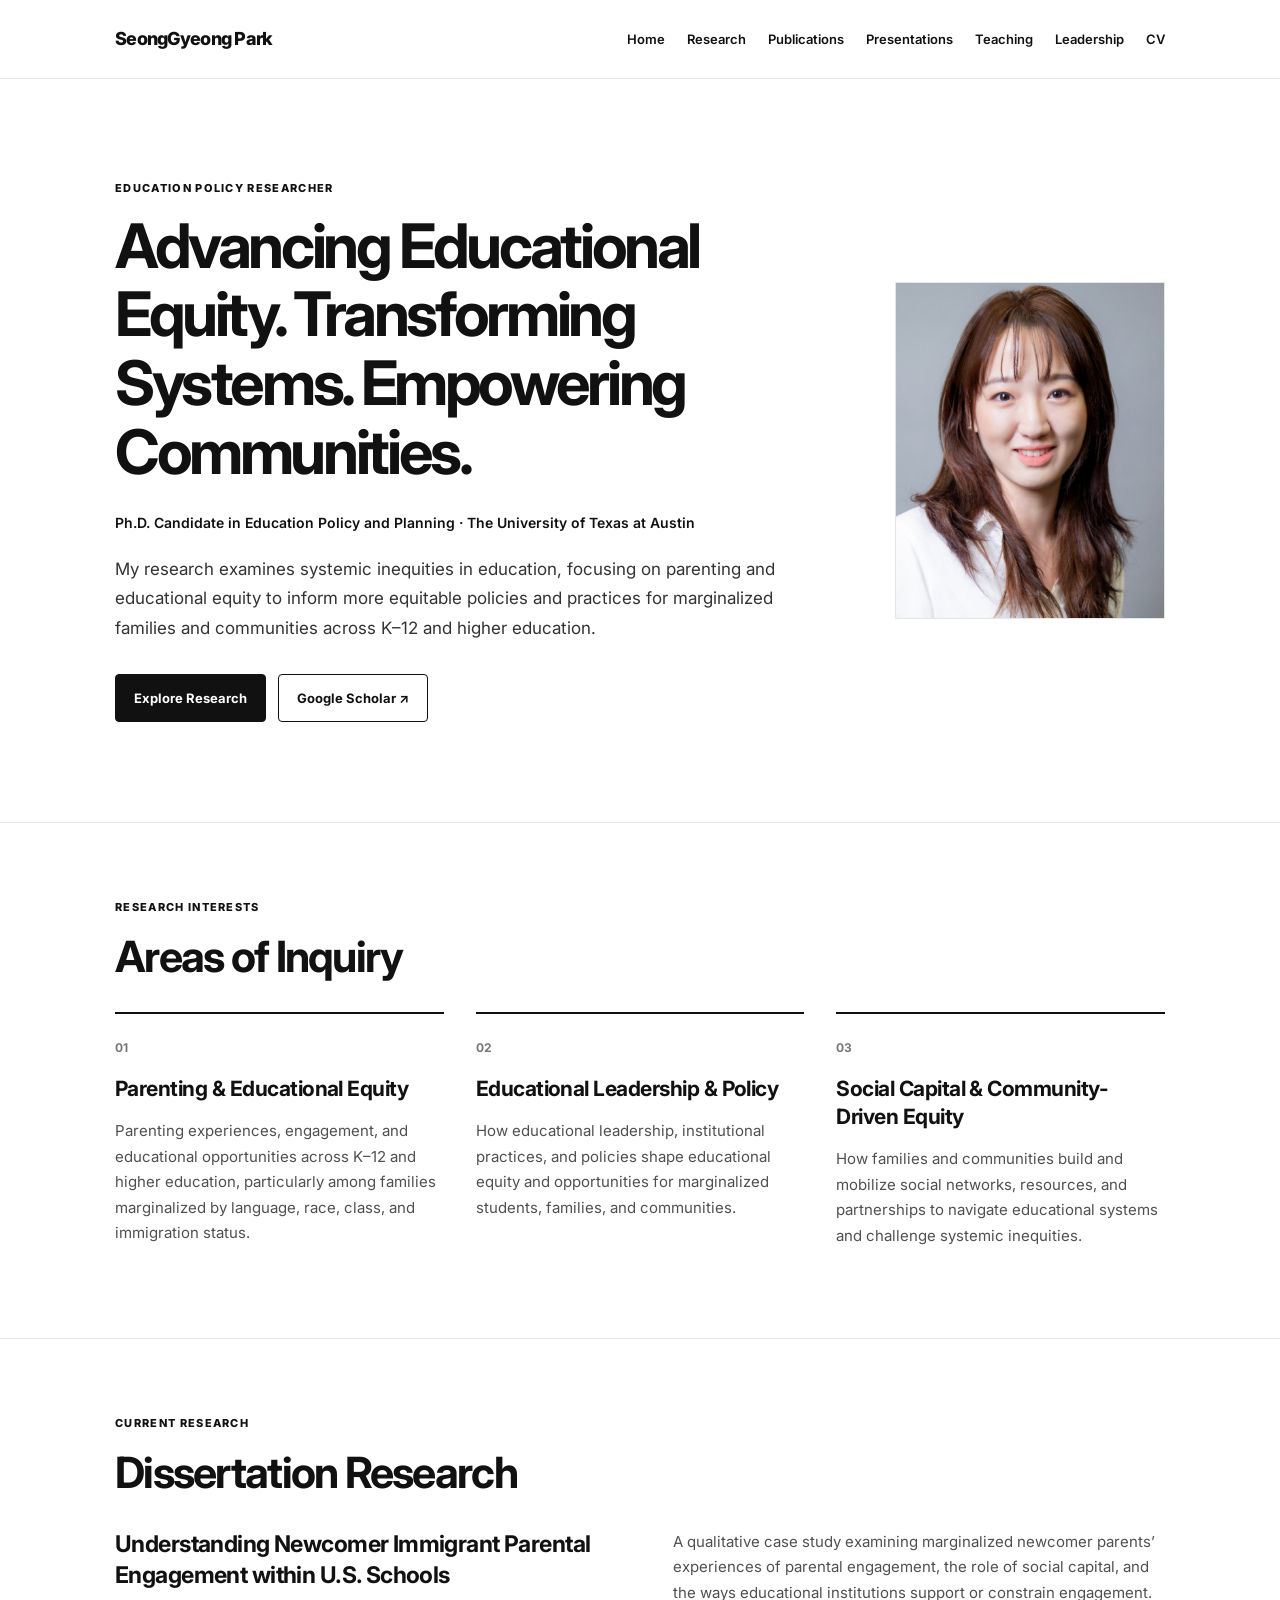
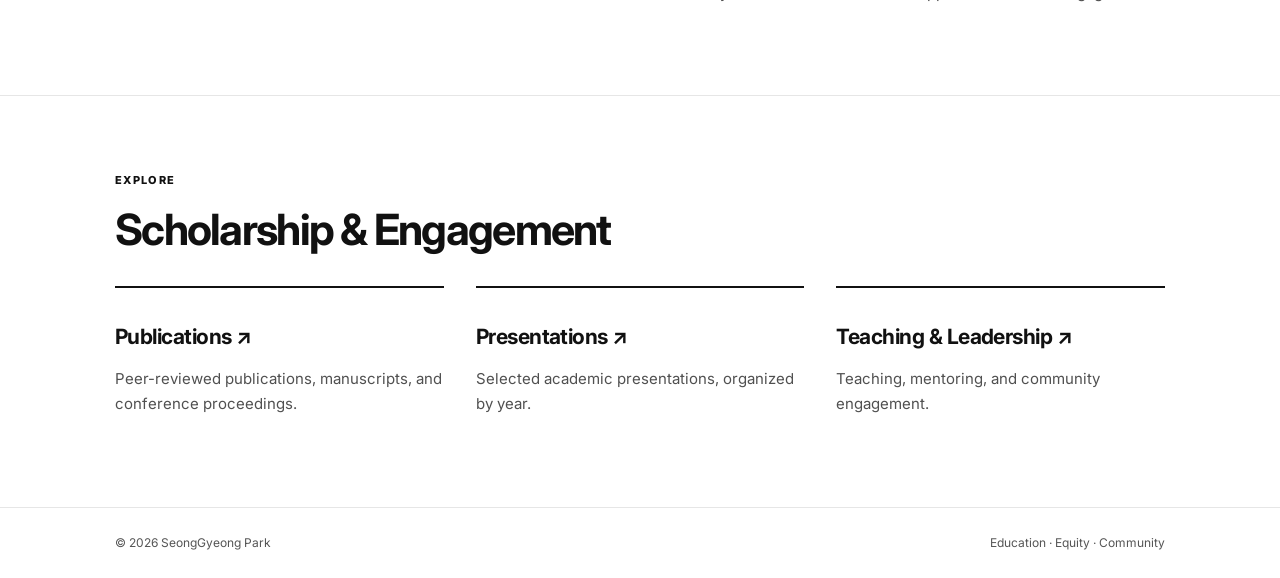
==== commit b47654f6: "Add files via upload" ====
--- a/index.html
+++ b/index.html
@@ -3,5 +3,5 @@
 .publication-category{font-size:17px;font-weight:700;letter-spacing:-.02em;margin:42px 0 8px;padding-bottom:10px;border-bottom:1px solid #dedede}.publication-category:first-child{margin-top:18px}
 
 .links a:hover,.area a:hover{text-decoration:underline}.area a{text-decoration:none}.section:first-child{border-top:0}.section{min-height:20vh}.entry strong{line-height:1.5}
-</style></head><body><header><nav class="wrap nav"><a class="brand" href="index.html">SeongGyeong Park</a><div class="links"><a href="index.html">Home</a><a href="research.html">Research</a><a href="publications.html">Publications</a><a href="presentations.html">Presentations</a><a href="teaching.html">Teaching</a><a href="leadership.html">Leadership</a><a href="cv.html">CV</a></div></nav></header><main><section class="wrap hero"><div><p class="eyebrow" id="kicker"></p><h1 id="heroTitle"></h1><p class="role" id="role"></p><p class="intro" id="heroDescription"></p><div class="actions"><a class="button" href="research.html">Explore Research</a><a class="button outline" id="heroScholar" target="_blank" rel="noopener">Google Scholar ↗</a></div></div><div class="portrait"><img id="portrait" alt="Portrait of SeongGyeong Park" hidden><div id="portraitPlaceholder" class="placeholder">Add your photo as <strong>SGPark_Picture.png</strong></div></div></section><section class="section"><div class="wrap"><p class="eyebrow">Research Interests</p><h2>Areas of Inquiry</h2><div class="areas" id="researchAreas"></div></div></section><section class="section"><div class="wrap"><p class="eyebrow">Current Research</p><h2>Dissertation Research</h2><div class="split"><h3 id="dissertationTitle"></h3><p id="dissertationDescription"></p></div></div></section><section class="section"><div class="wrap"><p class="eyebrow">Explore</p><h2>Scholarship & Engagement</h2><div class="areas"><article class="area"><h3><a href="publications.html">Publications ↗</a></h3><p>Peer-reviewed publications, manuscripts, and conference proceedings.</p></article><article class="area"><h3><a href="presentations.html">Presentations ↗</a></h3><p>Selected academic presentations, organized by year.</p></article><article class="area"><h3><a href="leadership.html">Teaching & Leadership ↗</a></h3><p>Teaching, mentoring, and community engagement.</p></article></div></div></section></main><footer><div class="wrap footer"><span>© <span id="year"></span> SeongGyeong Park</span><span>Education · Equity · Community</span></div></footer><script defer>(async()=>{const $=id=>document.getElementById(id);const text=(id,value)=>{if($(id))$(id).textContent=value||''};const link=(id,url)=>{if(url&&$(id)){$(id).href=url;$(id).hidden=false}};const make=(tag,cls,value)=>{const e=document.createElement(tag);if(cls)e.className=cls;if(value)e.textContent=value;return e};try{const d={"name":"SeongGyeong Park","role":"Ph.D. Candidate in Education Policy and Planning · The University of Texas at Austin","kicker":"Education Policy Researcher","heroTitle":"Advancing Educational Equity. Transforming Systems. Empowering Communities.","heroDescription":"My research examines systemic inequities in education, focusing on parenting and educational equity to inform more equitable policies and practices for marginalized families and communities across K–12 and higher education.","portrait":"SGPark_Picture.png","aboutTitle":"Research rooted in community.","about":"I am a Ph.D. candidate in Education Policy and Planning at The University of Texas at Austin. My scholarship examines parenting, educational leadership and policy, and the relationships and resources families and communities mobilize to challenge systemic inequities. I draw on community-engaged and asset-based perspectives to connect educational research with equitable policy and practice.","research":[{"title":"Parenting & Educational Equity","description":"Parenting experiences, engagement, and educational opportunities across K–12 and higher education, particularly among families marginalized by language, race, class, and immigration status."},{"title":"Educational Leadership & Policy","description":"How educational leadership, institutional practices, and policies shape educational equity and opportunities for marginalized students, families, and communities."},{"title":"Social Capital & Community-Driven Equity","description":"How families and communities build and mobilize social networks, resources, and partnerships to navigate educational systems and challenge systemic inequities."}],"dissertationTitle":"Understanding Newcomer Immigrant Parental Engagement within U.S. Schools","dissertationDescription":"A qualitative case study examining newcomer parents’ experiences of engagement, the role of social capital, and the ways educational institutions support or constrain engagement. The study centers families’ perspectives and school–community relationships.","publications":[{"category":"Peer-Reviewed Journal Publications","title":"Breaking Barriers to Immigrant Parental Engagement: A Systematic Review and Policy Implications","detail":"Park, S. G. · Policy Futures in Education","url":"https://doi.org/10.1177/14782103251381948"},{"category":"Manuscripts Under Review & Preparing for Submission","title":"Redefining Parental Engagement: Experiences of Latinx Newcomer Parents and the Role of Social Capital","detail":"Park, S. G., & Gualdron, E. · Ready for submission · Intended journal: Educational Administration Quarterly","url":""},{"category":"Manuscripts Under Review & Preparing for Submission","title":"Parenting at the Margins of Academia: Graduate Students and Postdoctoral Researchers Across Migration Pathways","detail":"Park, S. G. · Revised and resubmitted · Journal of Diversity in Higher Education","url":""},{"category":"Manuscripts in Preparation","title":"Digital Bridges for School-Family Communication and Engagement in the Digital Era: An Integrative Literature Review","detail":"Park, S. G., & Kaur, K. · In preparation · Intended journal: Review of Educational Research","url":""},{"category":"Manuscripts in Preparation","title":"Unforgetting or Disrupting the Model Minority Myth? A Case Study of Asian Immigrant Parental Engagement","detail":"Park, S. G. · In preparation · Intended journal: Peabody Journal of Education","url":""},{"category":"Manuscripts in Preparation","title":"Sanctuaries of Justice: The Black Church as a Site of Educational Advocacy, Memory, and Resistance","detail":"Wooley, B. L., & Park, S. G. · In preparation","url":""},{"category":"Manuscripts in Preparation","title":"Language Education Policy for Refugee Students in South Korea and the U.S.","detail":"Lee, Y. H., & Park, S. G. · In preparation · Intended journal to confirm","url":""},{"category":"Conference Proceedings","title":"Navigating New Terrains: Immigrant Parental Challenges and the Power of Social Bonds","detail":"Park, S. G. · 2025 American Educational Research Association","url":"https://doi.org/10.3102/2184112"}],"leadership":[{"title":"Founder & President · Texas Parenting Scholars","detail":"Building community and support for parenting graduate students and postdoctoral scholars at UT Austin","url":"https://utexas.campuslabs.com/engage/organization/texasparentingscholars"}],"email":"sgpark@austin.utexas.edu","scholar":"https://scholar.google.com/citations?user=pUyHn9oAAAAJ&hl=en","linkedin":"","cv":"","presentations":[{"year":"2027 (Planned)","authors":"Park, S. G.","title":"Beyond Deficit Perspectives: Institutional Understandings and the Co-Construction of Newcomer Parental Engagement","venue":"AERA Annual Meeting · Paper Session"},{"year":"2026 (Planned)","authors":"Park, S. G., & Kaur, K.","title":"Digital Bridges for School-Family Communication and Engagement in the Digital Era: An Integrative Literature Review","venue":"UCEA Annual Meeting · Roundtable"},{"year":"2026 (Planned)","authors":"Park, S. G.","title":"Building Bridges: Reconceptualizing Newcomer Parental Engagement Through Social Capital and the Ecologies of Engagement","venue":"UCEA Annual Meeting · Paper Session"},{"year":"2026","authors":"Park, S. G.","title":"Redefining Parental Engagement: Spanish-Speaking Latinx Newcomer Parents’ Experiences and the Role of Social Capital","venue":"1st KAERA International Research Forum"},{"year":"2026","authors":"Wooley, B. L., & Park, S. G.","title":"Sanctuaries of Justice: The Black Church as a Site of Educational Advocacy, Memory, and Resistance","venue":"AERA Annual Meeting · Paper Session"},{"year":"2026","authors":"Park, S. G.","title":"From Misremembered to (Re)claimed: Korean Immigrant Parental Engagement and the Disruptions of the Model Minority Myth","venue":"KAERA Annual Meeting · Roundtable"},{"year":"2025","authors":"Park, S. G., & Dawer, D.","title":"Building Capacity for Community Resilience: Community Schools and Immigrant Newcomer Parent Engagement Amid Multiple Crises","venue":"UCEA Annual Meeting · Paper Presentation"},{"year":"2025","authors":"Park, S. G.","title":"Crossing Boundaries: Newcomer Parental Engagement from Outsiders to Insiders in U.S. Schools","venue":"UCEA Annual Meeting · Paper Session"},{"year":"2025","authors":"Park, S. G.","title":"Parenting in Academia: Building Campus Presence After Two Years of Community Workshops","venue":"Reimagining Education Summer Institute · Columbia University"},{"year":"2025","authors":"Park, S. G.","title":"Navigating New Terrains: Immigrant Student Parental Challenges and the Power of Social Bond","venue":"AERA Annual Meeting · Roundtable"},{"year":"2024","authors":"Park, S. G.","title":"Reorienting Justice: Newcomer Parents as Game Changers via School-Community Partnerships","venue":"UCEA Annual Meeting · Roundtable"},{"year":"2024","authors":"Park, S. G.","title":"Immigrant Parents as Game Changer for Social Justice in Education via School-Community Partnerships","venue":"Interdisciplinary Graduate Student Workshop · UT Rapoport Center for Human Rights and Justice"},{"year":"2024","authors":"Reventlow, G., Chessari, A., Park, S. G., Lipman, J., & Wooley, B.","title":"Refocusing on Justice: Impediments to Desegregation in Public Schools","venue":"UCEA Annual Meeting · Graduate Student Paper Presentation"},{"year":"2024","authors":"Morgan, P., & Park, S. G.","title":"Little Longhorns, Big Dreams: Supporting UT’s Student Parents","venue":"Professional Development Conference"}],"teaching":[{"year":"2026","role":"Teaching Assistant","institution":"Department of Educational Leadership and Policy, UT Austin","course":"ELP 381C · Educational Research I","details":"Graduate · In person","supervisor":"Professor: Dr. Sofia Malik"},{"year":"2025–2026","role":"Teaching Assistant","institution":"College of Natural Sciences, UT Austin","course":"NSC 323 and NSC 371 · CNS Honors Theses","details":"Undergraduate · In person","supervisor":"Professor: Dr. Stacia E. Rodenbusch"},{"year":"2025","role":"Teaching Assistant","institution":"Undergraduate College, UT Austin","course":"BDP 319 · Human Rights: Theories & Practice","details":"Undergraduate · In person","supervisor":"Professor: Dr. Samantha Pinto"},{"year":"2023–2025","role":"Instructor","institution":"Transfer-Year Experience Program, UT Austin","course":"UGS 016T · Transfer Interest Group Seminar","details":"Undergraduate · Web & in person","supervisor":""},{"year":"2023–2025","role":"Instructor","institution":"Chandra Department of Electrical and Computer Engineering, UT Austin","course":"UGS 016 · First-Year Interest Group—Engineering","details":"Undergraduate · In person","supervisor":""},{"year":"2022–2023","role":"Graduate Assistant","institution":"Chandra Department of Electrical and Computer Engineering Academic Advising Office, UT Austin","course":"Academic advising support","details":"","supervisor":"Supervisor: Stacy Pederson, M.Ed."},{"year":"2020","role":"Volunteer Instructor","institution":"Good Neighbors Korea","course":"Children's Rights and Prevention of Sexual Harassment","details":"Elementary schools · South Korea","supervisor":""}]};text('kicker',d.kicker);text('heroTitle',d.heroTitle);text('role',d.role);text('heroDescription',d.heroDescription);text('aboutTitle',d.aboutTitle);text('aboutText',d.about);text('dissertationTitle',d.dissertationTitle);text('dissertationDescription',d.dissertationDescription);text('year',new Date().getFullYear());if(d.portrait&&$('portrait')){const img=$('portrait');img.onload=()=>{img.hidden=false;$('portraitPlaceholder').hidden=true};img.src=d.portrait}link('heroScholar',d.scholar);link('scholarLink',d.scholar);link('contactScholar',d.scholar);link('linkedinLink',d.linkedin);link('cvLink',d.cv);link('navCV',d.cv);if(d.email)link('emailLink','mailto:'+d.email);(d.research||[]).forEach((x,i)=>{const el=make('article','area');el.append(make('span','num',String(i+1).padStart(2,'0')),make('h3','',x.title),make('p','',x.description));if($('researchAreas'))$('researchAreas').append(el)});let presentationYear='';(d.presentations||[]).forEach(x=>{const year=String(x.year||'').match(/\d{4}/)?.[0]||'Other';if($('presentationsList')&&year!==presentationYear){$('presentationsList').append(make('h3','publication-category',year));presentationYear=year}const el=make('div','entry');el.append(make('strong','',x.title),make('p','',x.authors+' · '+x.year+' · '+x.venue));if($('presentationsList'))$('presentationsList').append(el)});(d.teaching||[]).forEach(x=>{if(!$('teachingList'))return;const el=make('div','entry');el.append(make('span','num',x.year),make('strong','',x.role+' · '+x.institution),make('p','',x.course));if(x.details)el.append(make('p','',x.details));if(x.supervisor)el.append(make('p','',x.supervisor));$('teachingList').append(el)});for(const [key,id] of [['publications','publicationsList'],['leadership','leadershipList']]){let lastCategory='';(d[key]||[]).forEach(x=>{if(key==='publications'&&x.category&&x.category!==lastCategory){const h=make('h3','publication-category',x.category);if($(id))$(id).append(h);lastCategory=x.category;}const el=make('div','entry');el.append(make('strong','',x.title),make('p','',x.detail));if(x.url){const a=make('a','','Read more ↗');a.href=x.url;a.target='_blank';a.rel='noopener';el.append(a)}if($(id))$(id).append(el)})}}catch(e){console.error(e);document.querySelector('main').prepend(make('p','', 'Unable to load website content. Check that content.json is uploaded alongside index.html.'))}})();
+</style></head><body><header><nav class="wrap nav"><a class="brand" href="index.html">SeongGyeong Park</a><div class="links"><a href="index.html">Home</a><a href="research.html">Research</a><a href="publications.html">Publications</a><a href="presentations.html">Presentations</a><a href="teaching.html">Teaching</a><a href="leadership.html">Leadership</a><a href="cv.html">CV</a></div></nav></header><main><section class="wrap hero"><div><p class="eyebrow" id="kicker"></p><h1 id="heroTitle"></h1><p class="role" id="role"></p><p class="intro" id="heroDescription"></p><div class="actions"><a class="button" href="research.html">Explore Research</a><a class="button outline" id="heroScholar" target="_blank" rel="noopener">Google Scholar ↗</a></div></div><div class="portrait"><img id="portrait" alt="Portrait of SeongGyeong Park" hidden><div id="portraitPlaceholder" class="placeholder">Add your photo as <strong>SGPark_Picture.png</strong></div></div></section><section class="section"><div class="wrap"><p class="eyebrow">Research Interests</p><h2>Areas of Inquiry</h2><div class="areas" id="researchAreas"></div></div></section><section class="section"><div class="wrap"><p class="eyebrow">Current Research</p><h2>Dissertation Research</h2><div class="split"><h3 id="dissertationTitle"></h3><p id="dissertationDescription"></p></div></div></section><section class="section"><div class="wrap"><p class="eyebrow">Explore</p><h2>Scholarship & Engagement</h2><div class="areas"><article class="area"><h3><a href="publications.html">Publications ↗</a></h3><p>Peer-reviewed publications, manuscripts, and conference proceedings.</p></article><article class="area"><h3><a href="presentations.html">Presentations ↗</a></h3><p>Selected academic presentations, organized by year.</p></article><article class="area"><h3><a href="leadership.html">Teaching & Leadership ↗</a></h3><p>Teaching, mentoring, and community engagement.</p></article></div></div></section></main><footer><div class="wrap footer"><span>© <span id="year"></span> SeongGyeong Park</span><span>Education · Equity · Community</span></div></footer><script defer>(async()=>{const $=id=>document.getElementById(id);const text=(id,value)=>{if($(id))$(id).textContent=value||''};const link=(id,url)=>{if(url&&$(id)){$(id).href=url;$(id).hidden=false}};const make=(tag,cls,value)=>{const e=document.createElement(tag);if(cls)e.className=cls;if(value)e.textContent=value;return e};try{const d={"name":"SeongGyeong Park","role":"Ph.D. Candidate in Education Policy and Planning · The University of Texas at Austin","kicker":"Education Policy Researcher","heroTitle":"Advancing Educational Equity. Transforming Systems. Empowering Communities.","heroDescription":"My research examines systemic inequities in education, focusing on parenting and educational equity to inform more equitable policies and practices for marginalized families and communities across K–12 and higher education.","portrait":"SGPark_Picture.png","aboutTitle":"Research rooted in community.","about":"I am a Ph.D. candidate in Education Policy and Planning at The University of Texas at Austin. My scholarship examines parenting, educational leadership and policy, and the relationships and resources families and communities mobilize to challenge systemic inequities. I draw on community-engaged and asset-based perspectives to connect educational research with equitable policy and practice.","research":[{"title":"Parenting & Educational Equity","description":"Parenting experiences, engagement, and educational opportunities across K–12 and higher education, particularly among families marginalized by language, race, class, and immigration status."},{"title":"Educational Leadership & Policy","description":"How educational leadership, institutional practices, and policies shape educational equity and opportunities for marginalized students, families, and communities."},{"title":"Social Capital & Community-Driven Equity","description":"How families and communities build and mobilize social networks, resources, and partnerships to navigate educational systems and challenge systemic inequities."}],"dissertationTitle":"Understanding Newcomer Immigrant Parental Engagement within U.S. Schools","dissertationDescription":"A qualitative case study examining marginalized newcomer parents’ experiences of parental engagement, the role of social capital, and the ways educational institutions support or constrain engagement.","publications":[{"category":"Peer-Reviewed Journal Publications","title":"Breaking Barriers to Immigrant Parental Engagement: A Systematic Review and Policy Implications","detail":"Park, S. G. · Policy Futures in Education","url":"https://doi.org/10.1177/14782103251381948"},{"category":"Manuscripts Under Review & Preparing for Submission","title":"Redefining Parental Engagement: Experiences of Latinx Newcomer Parents and the Role of Social Capital","detail":"Park, S. G., & Gualdron, E. · Ready for submission · Intended journal: Educational Administration Quarterly","url":""},{"category":"Manuscripts Under Review & Preparing for Submission","title":"Parenting at the Margins of Academia: Graduate Students and Postdoctoral Researchers Across Migration Pathways","detail":"Park, S. G. · Revised and resubmitted · Journal of Diversity in Higher Education","url":""},{"category":"Manuscripts in Preparation","title":"Digital Bridges for School-Family Communication and Engagement in the Digital Era: An Integrative Literature Review","detail":"Park, S. G., & Kaur, K. · In preparation · Intended journal: Review of Educational Research","url":""},{"category":"Manuscripts in Preparation","title":"Unforgetting or Disrupting the Model Minority Myth? A Case Study of Asian Immigrant Parental Engagement","detail":"Park, S. G. · In preparation · Intended journal: Peabody Journal of Education","url":""},{"category":"Manuscripts in Preparation","title":"Sanctuaries of Justice: The Black Church as a Site of Educational Advocacy, Memory, and Resistance","detail":"Wooley, B. L., & Park, S. G. · In preparation","url":""},{"category":"Manuscripts in Preparation","title":"Language Education Policy for Refugee Students in South Korea and the U.S.","detail":"Lee, Y. H., & Park, S. G. · In preparation · Intended journal to confirm","url":""},{"category":"Conference Proceedings","title":"Navigating New Terrains: Immigrant Parental Challenges and the Power of Social Bonds","detail":"Park, S. G. · 2025 American Educational Research Association","url":"https://doi.org/10.3102/2184112"}],"leadership":[{"title":"Founder & President · Texas Parenting Scholars","detail":"Building community and support for parenting graduate students and postdoctoral scholars at UT Austin","url":"https://utexas.campuslabs.com/engage/organization/texasparentingscholars"}],"email":"sgpark@austin.utexas.edu","scholar":"https://scholar.google.com/citations?user=pUyHn9oAAAAJ&hl=en","linkedin":"","cv":"SeongGyeong_Park_CV.pdf","presentations":[{"year":"2027 (Planned)","authors":"Park, S. G.","title":"Beyond Deficit Perspectives: Institutional Understandings and the Co-Construction of Newcomer Parental Engagement","venue":"AERA Annual Meeting · Paper Session"},{"year":"2026 (Planned)","authors":"Park, S. G., & Kaur, K.","title":"Digital Bridges for School-Family Communication and Engagement in the Digital Era: An Integrative Literature Review","venue":"UCEA Annual Meeting · Roundtable"},{"year":"2026 (Planned)","authors":"Park, S. G.","title":"Building Bridges: Reconceptualizing Newcomer Parental Engagement Through Social Capital and the Ecologies of Engagement","venue":"UCEA Annual Meeting · Paper Session"},{"year":"2026","authors":"Park, S. G.","title":"Redefining Parental Engagement: Spanish-Speaking Latinx Newcomer Parents’ Experiences and the Role of Social Capital","venue":"1st KAERA International Research Forum"},{"year":"2026","authors":"Wooley, B. L., & Park, S. G.","title":"Sanctuaries of Justice: The Black Church as a Site of Educational Advocacy, Memory, and Resistance","venue":"AERA Annual Meeting · Paper Session"},{"year":"2026","authors":"Park, S. G.","title":"From Misremembered to (Re)claimed: Korean Immigrant Parental Engagement and the Disruptions of the Model Minority Myth","venue":"KAERA Annual Meeting · Roundtable"},{"year":"2025","authors":"Park, S. G., & Dawer, D.","title":"Building Capacity for Community Resilience: Community Schools and Immigrant Newcomer Parent Engagement Amid Multiple Crises","venue":"UCEA Annual Meeting · Paper Presentation"},{"year":"2025","authors":"Park, S. G.","title":"Crossing Boundaries: Newcomer Parental Engagement from Outsiders to Insiders in U.S. Schools","venue":"UCEA Annual Meeting · Paper Session"},{"year":"2025","authors":"Park, S. G.","title":"Parenting in Academia: Building Campus Presence After Two Years of Community Workshops","venue":"Reimagining Education Summer Institute · Columbia University"},{"year":"2025","authors":"Park, S. G.","title":"Navigating New Terrains: Immigrant Student Parental Challenges and the Power of Social Bond","venue":"AERA Annual Meeting · Roundtable"},{"year":"2024","authors":"Park, S. G.","title":"Reorienting Justice: Newcomer Parents as Game Changers via School-Community Partnerships","venue":"UCEA Annual Meeting · Roundtable"},{"year":"2024","authors":"Park, S. G.","title":"Immigrant Parents as Game Changer for Social Justice in Education via School-Community Partnerships","venue":"Interdisciplinary Graduate Student Workshop · UT Rapoport Center for Human Rights and Justice"},{"year":"2024","authors":"Reventlow, G., Chessari, A., Park, S. G., Lipman, J., & Wooley, B.","title":"Refocusing on Justice: Impediments to Desegregation in Public Schools","venue":"UCEA Annual Meeting · Graduate Student Paper Presentation"},{"year":"2024","authors":"Morgan, P., & Park, S. G.","title":"Little Longhorns, Big Dreams: Supporting UT’s Student Parents","venue":"Professional Development Conference"}],"teaching":[{"year":"2026","role":"Teaching Assistant","institution":"Department of Educational Leadership and Policy, UT Austin","course":"ELP 381C · Educational Research I","details":"Graduate · In person","supervisor":"Professor: Dr. Sofia Malik"},{"year":"2025–2026","role":"Teaching Assistant","institution":"College of Natural Sciences, UT Austin","course":"NSC 323 and NSC 371 · CNS Honors Theses","details":"Undergraduate · In person","supervisor":"Professor: Dr. Stacia E. Rodenbusch"},{"year":"2025","role":"Teaching Assistant","institution":"Undergraduate College, UT Austin","course":"BDP 319 · Human Rights: Theories & Practice","details":"Undergraduate · In person","supervisor":"Professor: Dr. Samantha Pinto"},{"year":"2023–2025","role":"Instructor","institution":"Transfer-Year Experience Program, UT Austin","course":"UGS 016T · Transfer Interest Group Seminar","details":"Undergraduate · Web & in person","supervisor":""},{"year":"2023–2025","role":"Instructor","institution":"Chandra Department of Electrical and Computer Engineering, UT Austin","course":"UGS 016 · First-Year Interest Group—Engineering","details":"Undergraduate · In person","supervisor":""},{"year":"2022–2023","role":"Graduate Assistant","institution":"Chandra Department of Electrical and Computer Engineering Academic Advising Office, UT Austin","course":"Academic advising support","details":"","supervisor":"Supervisor: Stacy Pederson, M.Ed."},{"year":"2020","role":"Volunteer Instructor","institution":"Good Neighbors Korea","course":"Children's Rights and Prevention of Sexual Harassment","details":"Elementary schools · South Korea","supervisor":""}]};text('kicker',d.kicker);text('heroTitle',d.heroTitle);text('role',d.role);text('heroDescription',d.heroDescription);text('aboutTitle',d.aboutTitle);text('aboutText',d.about);text('dissertationTitle',d.dissertationTitle);text('dissertationDescription',d.dissertationDescription);text('year',new Date().getFullYear());if(d.portrait&&$('portrait')){const img=$('portrait');img.onload=()=>{img.hidden=false;$('portraitPlaceholder').hidden=true};img.src=d.portrait}link('heroScholar',d.scholar);link('scholarLink',d.scholar);link('contactScholar',d.scholar);link('linkedinLink',d.linkedin);link('cvLink',d.cv);link('navCV',d.cv);if(d.email)link('emailLink','mailto:'+d.email);(d.research||[]).forEach((x,i)=>{const el=make('article','area');el.append(make('span','num',String(i+1).padStart(2,'0')),make('h3','',x.title),make('p','',x.description));if($('researchAreas'))$('researchAreas').append(el)});let presentationYear='';(d.presentations||[]).forEach(x=>{const year=String(x.year||'').match(/\d{4}/)?.[0]||'Other';if($('presentationsList')&&year!==presentationYear){$('presentationsList').append(make('h3','publication-category',year));presentationYear=year}const el=make('div','entry');el.append(make('strong','',x.title),make('p','',x.authors+' · '+x.year+' · '+x.venue));if($('presentationsList'))$('presentationsList').append(el)});(d.teaching||[]).forEach(x=>{if(!$('teachingList'))return;const el=make('div','entry');el.append(make('span','num',x.year),make('strong','',x.role+' · '+x.institution),make('p','',x.course));if(x.details)el.append(make('p','',x.details));if(x.supervisor)el.append(make('p','',x.supervisor));$('teachingList').append(el)});for(const [key,id] of [['publications','publicationsList'],['leadership','leadershipList']]){let lastCategory='';(d[key]||[]).forEach(x=>{if(key==='publications'&&x.category&&x.category!==lastCategory){const h=make('h3','publication-category',x.category);if($(id))$(id).append(h);lastCategory=x.category;}const el=make('div','entry');el.append(make('strong','',x.title),make('p','',x.detail));if(x.url){const a=make('a','','Read more ↗');a.href=x.url;a.target='_blank';a.rel='noopener';el.append(a)}if($(id))$(id).append(el)})}}catch(e){console.error(e);document.querySelector('main').prepend(make('p','', 'Unable to load website content. Check that content.json is uploaded alongside index.html.'))}})();
 </script></body></html>
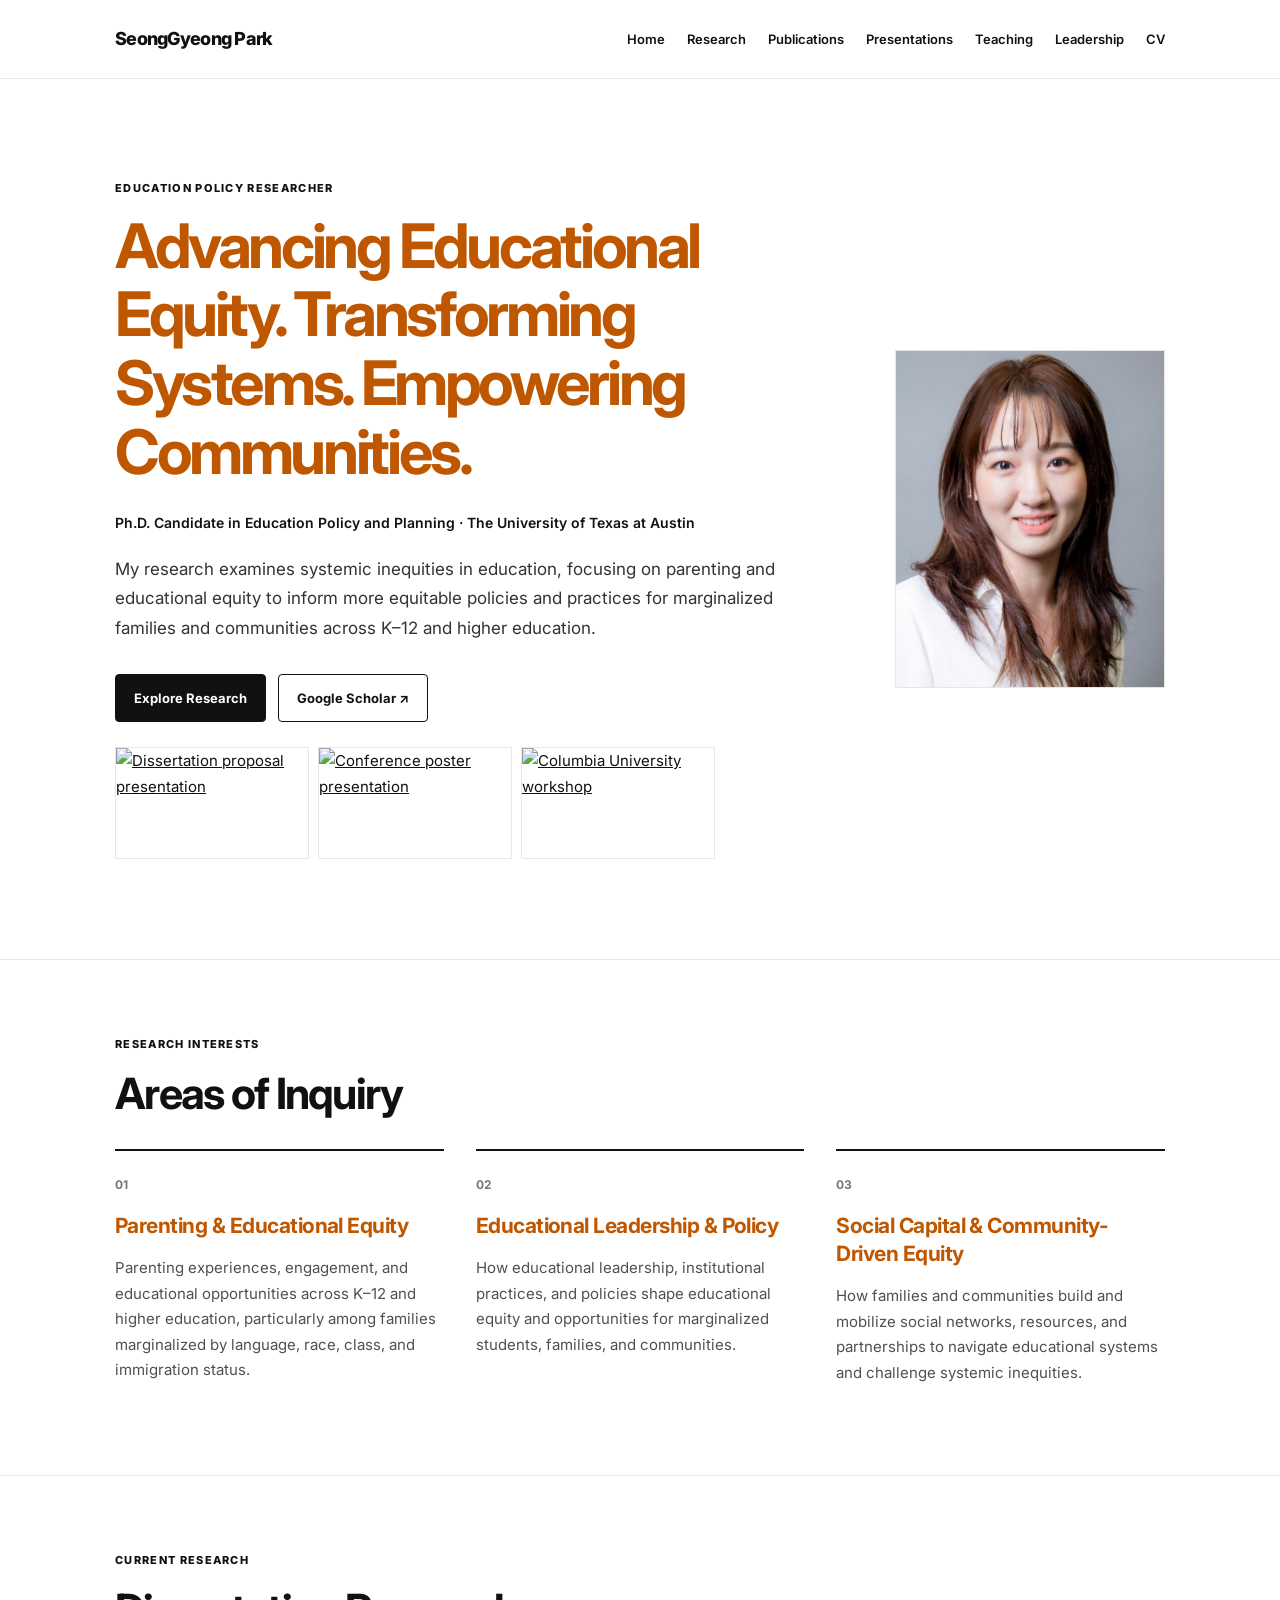
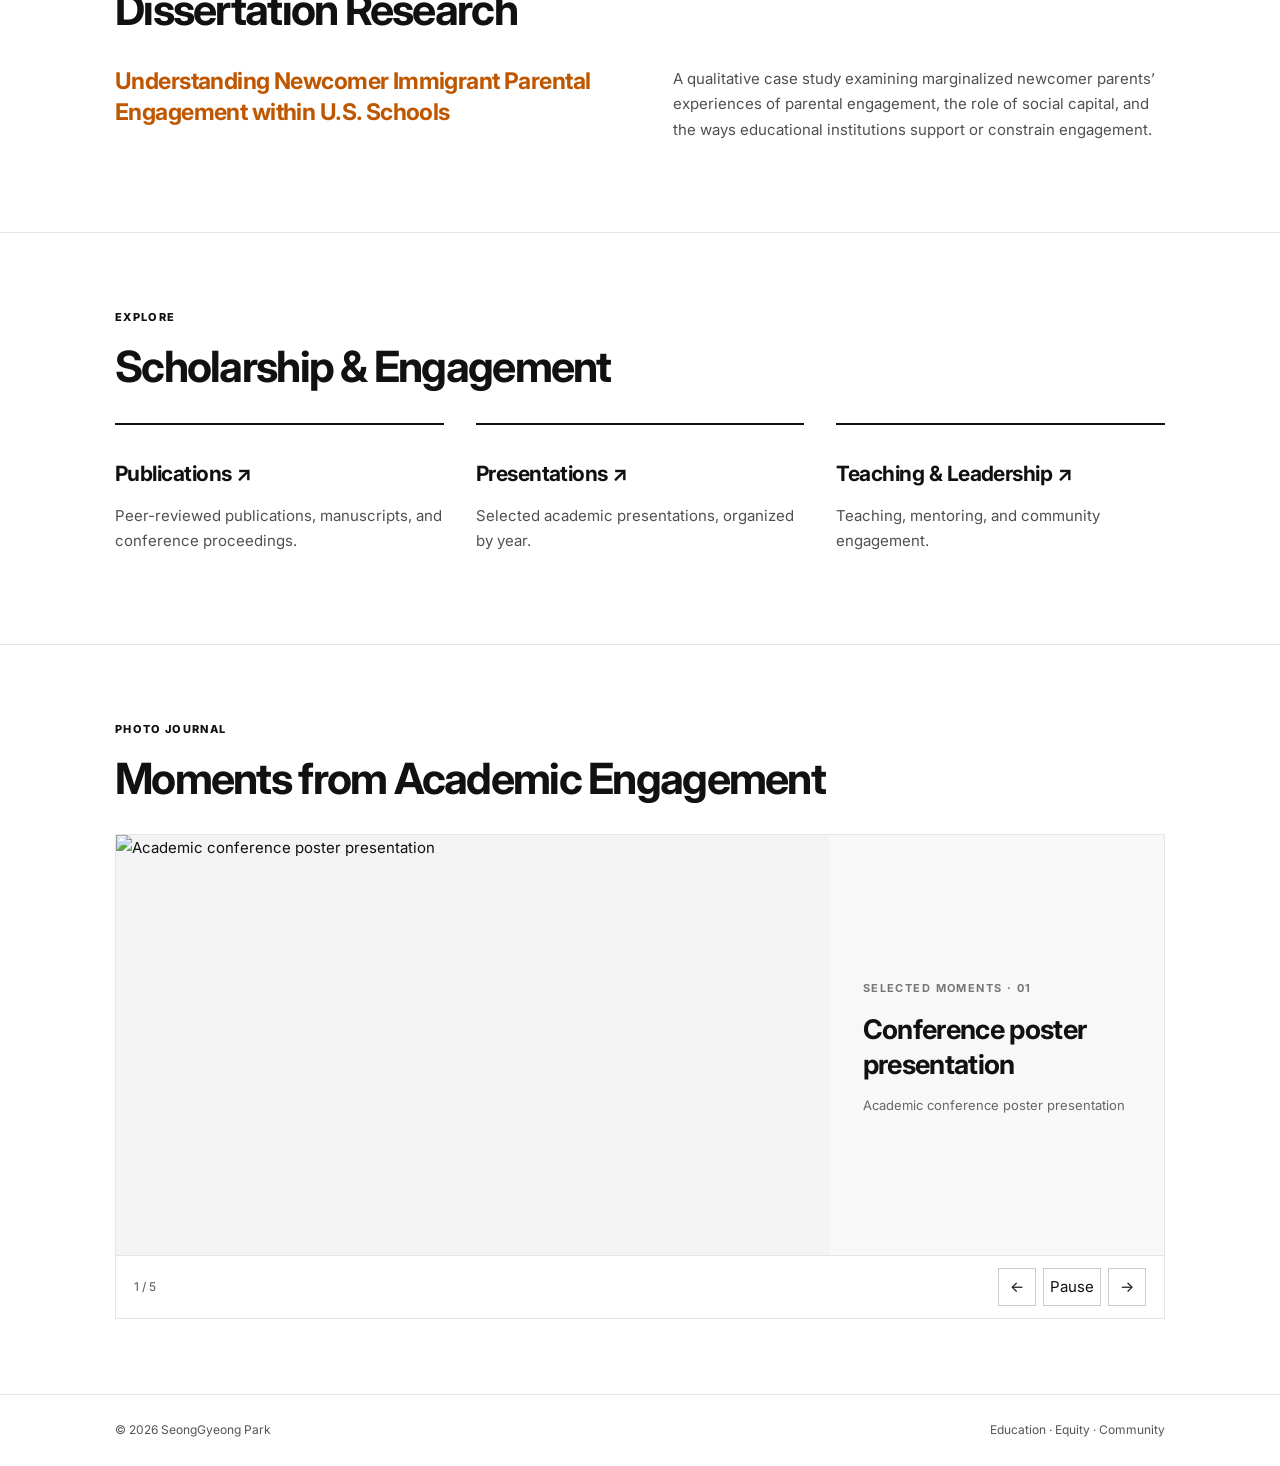
==== commit b5eeb97d: "Add files via upload" ====
--- a/index.html
+++ b/index.html
@@ -1,7 +1,48 @@
-<!doctype html><html lang="en"><head><meta charset="utf-8"><meta name="viewport" content="width=device-width,initial-scale=1"><meta name="description" content="SeongGyeong Park — Education Policy and Planning researcher"><title>Home | SeongGyeong Park</title><link rel="preconnect" href="https://fonts.googleapis.com"><link rel="preconnect" href="https://fonts.gstatic.com" crossorigin><link href="https://fonts.googleapis.com/css2?family=Inter:wght@400;500;600;700;800&display=swap" rel="stylesheet"><style>:root{--ink:#111;--muted:#505050;--line:#e6e6e6;--bg:#fff}*{box-sizing:border-box}html{scroll-behavior:smooth}body{margin:0;background:var(--bg);color:var(--ink);font:15px/1.7 Inter,Arial,sans-serif}a{color:inherit}header{position:sticky;top:0;z-index:5;background:#fff;border-bottom:1px solid var(--line)}.wrap{max-width:1110px;margin:auto;padding:0 30px}.nav{display:flex;align-items:center;justify-content:space-between;min-height:78px;gap:22px}.brand{font-weight:800;font-size:18px;letter-spacing:-.04em;text-decoration:none}.links{display:flex;gap:22px;flex-wrap:wrap}.links a{font-size:13px;font-weight:600;text-decoration:none}.links a:hover,.subtleLink:hover{text-decoration:underline}.hero{padding-top:100px;padding-bottom:100px;display:grid;grid-template-columns:minmax(0,1fr) 270px;gap:72px;align-items:center}.eyebrow{text-transform:uppercase;letter-spacing:.12em;font-size:11px;font-weight:800;margin:0 0 14px}.hero h1{font-size:clamp(38px,4.8vw,66px);line-height:1.12;letter-spacing:-.055em;margin:0 0 24px;max-width:740px}.role{font-weight:600;font-size:14px;margin:0 0 20px}.intro{font-size:17px;color:#333;line-height:1.75;max-width:680px}.actions{display:flex;gap:12px;flex-wrap:wrap;margin-top:30px}.button{display:inline-block;text-decoration:none;background:#111;color:#fff;padding:12px 18px;border:1px solid #111;font-weight:700;font-size:13px;border-radius:4px}.button.outline{background:#fff;color:#111}.portrait{aspect-ratio:4/5;border:1px solid var(--line);overflow:hidden;background:#f7f7f7}.portrait img{width:100%;height:100%;object-fit:cover}.placeholder{height:100%;display:flex;flex-direction:column;align-items:center;justify-content:center;text-align:center;padding:18px;color:#777;font-size:12px}.section{padding:75px 0;border-top:1px solid var(--line);scroll-margin-top:80px}h2{font-size:clamp(29px,3.5vw,43px);line-height:1.2;letter-spacing:-.04em;margin:0 0 30px}h3{font-size:23px;line-height:1.35;letter-spacing:-.025em}.areas{display:grid;grid-template-columns:repeat(3,minmax(0,1fr));gap:32px}.area{border-top:2px solid #111;padding-top:20px}.area .num{font-size:12px;font-weight:700;color:#777}.area h3{margin:15px 0 12px;font-size:21px}.area p,.split p,.entry p,.muted{color:var(--muted)}.split{display:grid;grid-template-columns:1fr 1fr;gap:65px;align-items:start}.split h3{margin:0}.split p{margin-top:0}.sectionHeading{display:flex;justify-content:space-between;gap:20px;align-items:center}.subtleLink{font-size:13px;font-weight:600;text-decoration:none}.entry{padding:18px 0;border-bottom:1px solid var(--line)}.entry:first-child{padding-top:0}.entry strong{font-size:15px}.entry p{font-size:13px;margin:4px 0}.entry a{font-size:13px}.contactLinks{display:flex;gap:25px;flex-wrap:wrap;margin-top:24px}.contactLinks a{font-weight:700;text-underline-offset:4px}footer{border-top:1px solid var(--line)}.footer{display:flex;justify-content:space-between;gap:20px;padding-top:25px;padding-bottom:25px;color:#555;font-size:12px}@media(max-width:800px){.hero{grid-template-columns:1fr;gap:32px;padding-top:55px;padding-bottom:65px}.portrait{grid-row:1;width:190px;aspect-ratio:1}.areas,.split{grid-template-columns:1fr;gap:26px}.nav{align-items:flex-start;flex-direction:column;padding-top:16px;padding-bottom:16px;gap:8px}.links{gap:13px}.section{padding:55px 0}.sectionHeading{align-items:flex-start;flex-direction:column}.hero h1{font-size:clamp(34px,8vw,52px)}}
+<!DOCTYPE html>
+<html lang="en"><head><meta charset="utf-8"/><meta content="width=device-width,initial-scale=1" name="viewport"/><meta content="SeongGyeong Park — Education Policy and Planning researcher" name="description"/><title>Home | SeongGyeong Park</title><link href="https://fonts.googleapis.com" rel="preconnect"/><link crossorigin="" href="https://fonts.gstatic.com" rel="preconnect"/><link href="https://fonts.googleapis.com/css2?family=Inter:wght@400;500;600;700;800&amp;display=swap" rel="stylesheet"/><style>:root{--ink:#111;--muted:#505050;--line:#e6e6e6;--bg:#fff}*{box-sizing:border-box}html{scroll-behavior:smooth}body{margin:0;background:var(--bg);color:var(--ink);font:15px/1.7 Inter,Arial,sans-serif}a{color:inherit}header{position:sticky;top:0;z-index:5;background:#fff;border-bottom:1px solid var(--line)}.wrap{max-width:1110px;margin:auto;padding:0 30px}.nav{display:flex;align-items:center;justify-content:space-between;min-height:78px;gap:22px}.brand{font-weight:800;font-size:18px;letter-spacing:-.04em;text-decoration:none}.links{display:flex;gap:22px;flex-wrap:wrap}.links a{font-size:13px;font-weight:600;text-decoration:none}.links a:hover,.subtleLink:hover{text-decoration:underline}.hero{padding-top:100px;padding-bottom:100px;display:grid;grid-template-columns:minmax(0,1fr) 270px;gap:72px;align-items:center}.eyebrow{text-transform:uppercase;letter-spacing:.12em;font-size:11px;font-weight:800;margin:0 0 14px}.hero h1{font-size:clamp(38px,4.8vw,66px);line-height:1.12;letter-spacing:-.055em;margin:0 0 24px;max-width:740px}.role{font-weight:600;font-size:14px;margin:0 0 20px}.intro{font-size:17px;color:#333;line-height:1.75;max-width:680px}.actions{display:flex;gap:12px;flex-wrap:wrap;margin-top:30px}.button{display:inline-block;text-decoration:none;background:#111;color:#fff;padding:12px 18px;border:1px solid #111;font-weight:700;font-size:13px;border-radius:4px}.button.outline{background:#fff;color:#111}.portrait{aspect-ratio:4/5;border:1px solid var(--line);overflow:hidden;background:#f7f7f7}.portrait img{width:100%;height:100%;object-fit:cover}.placeholder{height:100%;display:flex;flex-direction:column;align-items:center;justify-content:center;text-align:center;padding:18px;color:#777;font-size:12px}.section{padding:75px 0;border-top:1px solid var(--line);scroll-margin-top:80px}h2{font-size:clamp(29px,3.5vw,43px);line-height:1.2;letter-spacing:-.04em;margin:0 0 30px}h3{font-size:23px;line-height:1.35;letter-spacing:-.025em}.areas{display:grid;grid-template-columns:repeat(3,minmax(0,1fr));gap:32px}.area{border-top:2px solid #111;padding-top:20px}.area .num{font-size:12px;font-weight:700;color:#777}.area h3{margin:15px 0 12px;font-size:21px}.area p,.split p,.entry p,.muted{color:var(--muted)}.split{display:grid;grid-template-columns:1fr 1fr;gap:65px;align-items:start}.split h3{margin:0}.split p{margin-top:0}.sectionHeading{display:flex;justify-content:space-between;gap:20px;align-items:center}.subtleLink{font-size:13px;font-weight:600;text-decoration:none}.entry{padding:18px 0;border-bottom:1px solid var(--line)}.entry:first-child{padding-top:0}.entry strong{font-size:15px}.entry p{font-size:13px;margin:4px 0}.entry a{font-size:13px}.contactLinks{display:flex;gap:25px;flex-wrap:wrap;margin-top:24px}.contactLinks a{font-weight:700;text-underline-offset:4px}footer{border-top:1px solid var(--line)}.footer{display:flex;justify-content:space-between;gap:20px;padding-top:25px;padding-bottom:25px;color:#555;font-size:12px}@media(max-width:800px){.hero{grid-template-columns:1fr;gap:32px;padding-top:55px;padding-bottom:65px}.portrait{grid-row:1;width:190px;aspect-ratio:1}.areas,.split{grid-template-columns:1fr;gap:26px}.nav{align-items:flex-start;flex-direction:column;padding-top:16px;padding-bottom:16px;gap:8px}.links{gap:13px}.section{padding:55px 0}.sectionHeading{align-items:flex-start;flex-direction:column}.hero h1{font-size:clamp(34px,8vw,52px)}}
 
 .publication-category{font-size:17px;font-weight:700;letter-spacing:-.02em;margin:42px 0 8px;padding-bottom:10px;border-bottom:1px solid #dedede}.publication-category:first-child{margin-top:18px}
 
 .links a:hover,.area a:hover{text-decoration:underline}.area a{text-decoration:none}.section:first-child{border-top:0}.section{min-height:20vh}.entry strong{line-height:1.5}
-</style></head><body><header><nav class="wrap nav"><a class="brand" href="index.html">SeongGyeong Park</a><div class="links"><a href="index.html">Home</a><a href="research.html">Research</a><a href="publications.html">Publications</a><a href="presentations.html">Presentations</a><a href="teaching.html">Teaching</a><a href="leadership.html">Leadership</a><a href="cv.html">CV</a></div></nav></header><main><section class="wrap hero"><div><p class="eyebrow" id="kicker"></p><h1 id="heroTitle"></h1><p class="role" id="role"></p><p class="intro" id="heroDescription"></p><div class="actions"><a class="button" href="research.html">Explore Research</a><a class="button outline" id="heroScholar" target="_blank" rel="noopener">Google Scholar ↗</a></div></div><div class="portrait"><img id="portrait" alt="Portrait of SeongGyeong Park" hidden><div id="portraitPlaceholder" class="placeholder">Add your photo as <strong>SGPark_Picture.png</strong></div></div></section><section class="section"><div class="wrap"><p class="eyebrow">Research Interests</p><h2>Areas of Inquiry</h2><div class="areas" id="researchAreas"></div></div></section><section class="section"><div class="wrap"><p class="eyebrow">Current Research</p><h2>Dissertation Research</h2><div class="split"><h3 id="dissertationTitle"></h3><p id="dissertationDescription"></p></div></div></section><section class="section"><div class="wrap"><p class="eyebrow">Explore</p><h2>Scholarship & Engagement</h2><div class="areas"><article class="area"><h3><a href="publications.html">Publications ↗</a></h3><p>Peer-reviewed publications, manuscripts, and conference proceedings.</p></article><article class="area"><h3><a href="presentations.html">Presentations ↗</a></h3><p>Selected academic presentations, organized by year.</p></article><article class="area"><h3><a href="leadership.html">Teaching & Leadership ↗</a></h3><p>Teaching, mentoring, and community engagement.</p></article></div></div></section></main><footer><div class="wrap footer"><span>© <span id="year"></span> SeongGyeong Park</span><span>Education · Equity · Community</span></div></footer><script defer>(async()=>{const $=id=>document.getElementById(id);const text=(id,value)=>{if($(id))$(id).textContent=value||''};const link=(id,url)=>{if(url&&$(id)){$(id).href=url;$(id).hidden=false}};const make=(tag,cls,value)=>{const e=document.createElement(tag);if(cls)e.className=cls;if(value)e.textContent=value;return e};try{const d={"name":"SeongGyeong Park","role":"Ph.D. Candidate in Education Policy and Planning · The University of Texas at Austin","kicker":"Education Policy Researcher","heroTitle":"Advancing Educational Equity. Transforming Systems. Empowering Communities.","heroDescription":"My research examines systemic inequities in education, focusing on parenting and educational equity to inform more equitable policies and practices for marginalized families and communities across K–12 and higher education.","portrait":"SGPark_Picture.png","aboutTitle":"Research rooted in community.","about":"I am a Ph.D. candidate in Education Policy and Planning at The University of Texas at Austin. My scholarship examines parenting, educational leadership and policy, and the relationships and resources families and communities mobilize to challenge systemic inequities. I draw on community-engaged and asset-based perspectives to connect educational research with equitable policy and practice.","research":[{"title":"Parenting & Educational Equity","description":"Parenting experiences, engagement, and educational opportunities across K–12 and higher education, particularly among families marginalized by language, race, class, and immigration status."},{"title":"Educational Leadership & Policy","description":"How educational leadership, institutional practices, and policies shape educational equity and opportunities for marginalized students, families, and communities."},{"title":"Social Capital & Community-Driven Equity","description":"How families and communities build and mobilize social networks, resources, and partnerships to navigate educational systems and challenge systemic inequities."}],"dissertationTitle":"Understanding Newcomer Immigrant Parental Engagement within U.S. Schools","dissertationDescription":"A qualitative case study examining marginalized newcomer parents’ experiences of parental engagement, the role of social capital, and the ways educational institutions support or constrain engagement.","publications":[{"category":"Peer-Reviewed Journal Publications","title":"Breaking Barriers to Immigrant Parental Engagement: A Systematic Review and Policy Implications","detail":"Park, S. G. · Policy Futures in Education","url":"https://doi.org/10.1177/14782103251381948"},{"category":"Manuscripts Under Review & Preparing for Submission","title":"Redefining Parental Engagement: Experiences of Latinx Newcomer Parents and the Role of Social Capital","detail":"Park, S. G., & Gualdron, E. · Ready for submission · Intended journal: Educational Administration Quarterly","url":""},{"category":"Manuscripts Under Review & Preparing for Submission","title":"Parenting at the Margins of Academia: Graduate Students and Postdoctoral Researchers Across Migration Pathways","detail":"Park, S. G. · Revised and resubmitted · Journal of Diversity in Higher Education","url":""},{"category":"Manuscripts in Preparation","title":"Digital Bridges for School-Family Communication and Engagement in the Digital Era: An Integrative Literature Review","detail":"Park, S. G., & Kaur, K. · In preparation · Intended journal: Review of Educational Research","url":""},{"category":"Manuscripts in Preparation","title":"Unforgetting or Disrupting the Model Minority Myth? A Case Study of Asian Immigrant Parental Engagement","detail":"Park, S. G. · In preparation · Intended journal: Peabody Journal of Education","url":""},{"category":"Manuscripts in Preparation","title":"Sanctuaries of Justice: The Black Church as a Site of Educational Advocacy, Memory, and Resistance","detail":"Wooley, B. L., & Park, S. G. · In preparation","url":""},{"category":"Manuscripts in Preparation","title":"Language Education Policy for Refugee Students in South Korea and the U.S.","detail":"Lee, Y. H., & Park, S. G. · In preparation · Intended journal to confirm","url":""},{"category":"Conference Proceedings","title":"Navigating New Terrains: Immigrant Parental Challenges and the Power of Social Bonds","detail":"Park, S. G. · 2025 American Educational Research Association","url":"https://doi.org/10.3102/2184112"}],"leadership":[{"title":"Founder & President · Texas Parenting Scholars","detail":"Building community and support for parenting graduate students and postdoctoral scholars at UT Austin","url":"https://utexas.campuslabs.com/engage/organization/texasparentingscholars"}],"email":"sgpark@austin.utexas.edu","scholar":"https://scholar.google.com/citations?user=pUyHn9oAAAAJ&hl=en","linkedin":"","cv":"SeongGyeong_Park_CV.pdf","presentations":[{"year":"2027 (Planned)","authors":"Park, S. G.","title":"Beyond Deficit Perspectives: Institutional Understandings and the Co-Construction of Newcomer Parental Engagement","venue":"AERA Annual Meeting · Paper Session"},{"year":"2026 (Planned)","authors":"Park, S. G., & Kaur, K.","title":"Digital Bridges for School-Family Communication and Engagement in the Digital Era: An Integrative Literature Review","venue":"UCEA Annual Meeting · Roundtable"},{"year":"2026 (Planned)","authors":"Park, S. G.","title":"Building Bridges: Reconceptualizing Newcomer Parental Engagement Through Social Capital and the Ecologies of Engagement","venue":"UCEA Annual Meeting · Paper Session"},{"year":"2026","authors":"Park, S. G.","title":"Redefining Parental Engagement: Spanish-Speaking Latinx Newcomer Parents’ Experiences and the Role of Social Capital","venue":"1st KAERA International Research Forum"},{"year":"2026","authors":"Wooley, B. L., & Park, S. G.","title":"Sanctuaries of Justice: The Black Church as a Site of Educational Advocacy, Memory, and Resistance","venue":"AERA Annual Meeting · Paper Session"},{"year":"2026","authors":"Park, S. G.","title":"From Misremembered to (Re)claimed: Korean Immigrant Parental Engagement and the Disruptions of the Model Minority Myth","venue":"KAERA Annual Meeting · Roundtable"},{"year":"2025","authors":"Park, S. G., & Dawer, D.","title":"Building Capacity for Community Resilience: Community Schools and Immigrant Newcomer Parent Engagement Amid Multiple Crises","venue":"UCEA Annual Meeting · Paper Presentation"},{"year":"2025","authors":"Park, S. G.","title":"Crossing Boundaries: Newcomer Parental Engagement from Outsiders to Insiders in U.S. Schools","venue":"UCEA Annual Meeting · Paper Session"},{"year":"2025","authors":"Park, S. G.","title":"Parenting in Academia: Building Campus Presence After Two Years of Community Workshops","venue":"Reimagining Education Summer Institute · Columbia University"},{"year":"2025","authors":"Park, S. G.","title":"Navigating New Terrains: Immigrant Student Parental Challenges and the Power of Social Bond","venue":"AERA Annual Meeting · Roundtable"},{"year":"2024","authors":"Park, S. G.","title":"Reorienting Justice: Newcomer Parents as Game Changers via School-Community Partnerships","venue":"UCEA Annual Meeting · Roundtable"},{"year":"2024","authors":"Park, S. G.","title":"Immigrant Parents as Game Changer for Social Justice in Education via School-Community Partnerships","venue":"Interdisciplinary Graduate Student Workshop · UT Rapoport Center for Human Rights and Justice"},{"year":"2024","authors":"Reventlow, G., Chessari, A., Park, S. G., Lipman, J., & Wooley, B.","title":"Refocusing on Justice: Impediments to Desegregation in Public Schools","venue":"UCEA Annual Meeting · Graduate Student Paper Presentation"},{"year":"2024","authors":"Morgan, P., & Park, S. G.","title":"Little Longhorns, Big Dreams: Supporting UT’s Student Parents","venue":"Professional Development Conference"}],"teaching":[{"year":"2026","role":"Teaching Assistant","institution":"Department of Educational Leadership and Policy, UT Austin","course":"ELP 381C · Educational Research I","details":"Graduate · In person","supervisor":"Professor: Dr. Sofia Malik"},{"year":"2025–2026","role":"Teaching Assistant","institution":"College of Natural Sciences, UT Austin","course":"NSC 323 and NSC 371 · CNS Honors Theses","details":"Undergraduate · In person","supervisor":"Professor: Dr. Stacia E. Rodenbusch"},{"year":"2025","role":"Teaching Assistant","institution":"Undergraduate College, UT Austin","course":"BDP 319 · Human Rights: Theories & Practice","details":"Undergraduate · In person","supervisor":"Professor: Dr. Samantha Pinto"},{"year":"2023–2025","role":"Instructor","institution":"Transfer-Year Experience Program, UT Austin","course":"UGS 016T · Transfer Interest Group Seminar","details":"Undergraduate · Web & in person","supervisor":""},{"year":"2023–2025","role":"Instructor","institution":"Chandra Department of Electrical and Computer Engineering, UT Austin","course":"UGS 016 · First-Year Interest Group—Engineering","details":"Undergraduate · In person","supervisor":""},{"year":"2022–2023","role":"Graduate Assistant","institution":"Chandra Department of Electrical and Computer Engineering Academic Advising Office, UT Austin","course":"Academic advising support","details":"","supervisor":"Supervisor: Stacy Pederson, M.Ed."},{"year":"2020","role":"Volunteer Instructor","institution":"Good Neighbors Korea","course":"Children's Rights and Prevention of Sexual Harassment","details":"Elementary schools · South Korea","supervisor":""}]};text('kicker',d.kicker);text('heroTitle',d.heroTitle);text('role',d.role);text('heroDescription',d.heroDescription);text('aboutTitle',d.aboutTitle);text('aboutText',d.about);text('dissertationTitle',d.dissertationTitle);text('dissertationDescription',d.dissertationDescription);text('year',new Date().getFullYear());if(d.portrait&&$('portrait')){const img=$('portrait');img.onload=()=>{img.hidden=false;$('portraitPlaceholder').hidden=true};img.src=d.portrait}link('heroScholar',d.scholar);link('scholarLink',d.scholar);link('contactScholar',d.scholar);link('linkedinLink',d.linkedin);link('cvLink',d.cv);link('navCV',d.cv);if(d.email)link('emailLink','mailto:'+d.email);(d.research||[]).forEach((x,i)=>{const el=make('article','area');el.append(make('span','num',String(i+1).padStart(2,'0')),make('h3','',x.title),make('p','',x.description));if($('researchAreas'))$('researchAreas').append(el)});let presentationYear='';(d.presentations||[]).forEach(x=>{const year=String(x.year||'').match(/\d{4}/)?.[0]||'Other';if($('presentationsList')&&year!==presentationYear){$('presentationsList').append(make('h3','publication-category',year));presentationYear=year}const el=make('div','entry');el.append(make('strong','',x.title),make('p','',x.authors+' · '+x.year+' · '+x.venue));if($('presentationsList'))$('presentationsList').append(el)});(d.teaching||[]).forEach(x=>{if(!$('teachingList'))return;const el=make('div','entry');el.append(make('span','num',x.year),make('strong','',x.role+' · '+x.institution),make('p','',x.course));if(x.details)el.append(make('p','',x.details));if(x.supervisor)el.append(make('p','',x.supervisor));$('teachingList').append(el)});for(const [key,id] of [['publications','publicationsList'],['leadership','leadershipList']]){let lastCategory='';(d[key]||[]).forEach(x=>{if(key==='publications'&&x.category&&x.category!==lastCategory){const h=make('h3','publication-category',x.category);if($(id))$(id).append(h);lastCategory=x.category;}const el=make('div','entry');el.append(make('strong','',x.title),make('p','',x.detail));if(x.url){const a=make('a','','Read more ↗');a.href=x.url;a.target='_blank';a.rel='noopener';el.append(a)}if($(id))$(id).append(el)})}}catch(e){console.error(e);document.querySelector('main').prepend(make('p','', 'Unable to load website content. Check that content.json is uploaded alongside index.html.'))}})();
+
+:root{--burnt-orange:#BF5700;--heading-gray:#777777;}
+#heroTitle,#researchAreas .area h3,#dissertationTitle{color:var(--burnt-orange)}
+.home-photo-preview{display:grid;grid-template-columns:repeat(3,minmax(0,1fr));gap:9px;margin-top:25px;max-width:600px}.home-photo-preview img{width:100%;height:112px;object-fit:cover;display:block;border:1px solid #e8e8e8}@media(max-width:700px){.home-photo-preview img{height:80px}}
+/* Editorial photo gallery: white/black aesthetic preserved */
+.photo-gallery{margin-top:30px;position:relative;overflow:hidden;border:1px solid #e6e6e6;background:#f8f8f8}
+.photo-gallery .gallery-track{display:flex;transition:transform .75s cubic-bezier(.2,.7,.2,1);will-change:transform}
+.photo-gallery .gallery-slide{min-width:100%;margin:0;position:relative;display:grid;grid-template-columns:minmax(0,1fr) minmax(220px,32%);align-items:center;min-height:350px}
+.photo-gallery .gallery-photo{height:420px;width:100%;object-fit:contain;background:#f4f4f4;display:block}
+.photo-gallery .gallery-copy{padding:30px 34px}
+.photo-gallery .gallery-count{font-size:11px;letter-spacing:.13em;font-weight:700;text-transform:uppercase;color:#777}
+.photo-gallery .gallery-copy h3{font-size:clamp(19px,2.2vw,27px);line-height:1.3;letter-spacing:-.025em;margin:12px 0}
+.photo-gallery .gallery-copy p{color:#666;font-size:13px;margin:0}
+.photo-gallery .gallery-controls{display:flex;align-items:center;justify-content:space-between;gap:14px;padding:12px 18px;border-top:1px solid #e6e6e6;background:white}
+.photo-gallery .gallery-actions{display:flex;gap:7px}
+.photo-gallery button{font:inherit;background:#fff;border:1px solid #ccc;border-radius:0;min-width:38px;min-height:38px;cursor:pointer;color:#111}
+.photo-gallery button:hover{background:#f1f1f1}
+.photo-gallery button:focus-visible{outline:2px solid #111;outline-offset:2px}
+.photo-gallery .gallery-status{font-size:12px;color:#555}
+@media(max-width:650px){.photo-gallery .gallery-slide{display:block}.photo-gallery .gallery-photo{height:320px}.photo-gallery .gallery-copy{padding:20px}.photo-gallery .gallery-copy h3{font-size:20px}}
+@media(prefers-reduced-motion:reduce){.photo-gallery .gallery-track{transition:none}}
+</style></head><body><header><nav class="wrap nav"><a class="brand" href="index.html">SeongGyeong Park</a><div class="links"><a href="index.html">Home</a><a href="research.html">Research</a><a href="publications.html">Publications</a><a href="presentations.html">Presentations</a><a href="teaching.html">Teaching</a><a href="leadership.html">Leadership</a><a href="cv.html">CV</a></div></nav></header><main><section class="wrap hero"><div><p class="eyebrow" id="kicker"></p><h1 id="heroTitle"></h1><p class="role" id="role"></p><p class="intro" id="heroDescription"></p><div class="actions"><a class="button" href="research.html">Explore Research</a><a class="button outline" id="heroScholar" rel="noopener" target="_blank">Google Scholar ↗</a></div><div aria-label="Academic engagement photo highlights" class="home-photo-preview"><a href="#photo-journal"><img alt="Dissertation proposal presentation" src="assets/dissertation-proposal.jpeg"/></a><a href="#photo-journal"><img alt="Conference poster presentation" src="assets/conference-poster.jpg"/></a><a href="#photo-journal"><img alt="Columbia University workshop" src="assets/columbia-workshop.jpeg"/></a></div></div><div class="portrait"><img alt="Portrait of SeongGyeong Park" hidden="" id="portrait"/><div class="placeholder" id="portraitPlaceholder">Add your photo as <strong>SGPark_Picture.png</strong></div></div></section><section class="section"><div class="wrap"><p class="eyebrow">Research Interests</p><h2>Areas of Inquiry</h2><div class="areas" id="researchAreas"></div></div></section><section class="section"><div class="wrap"><p class="eyebrow">Current Research</p><h2>Dissertation Research</h2><div class="split"><h3 id="dissertationTitle"></h3><p id="dissertationDescription"></p></div></div></section><section class="section"><div class="wrap"><p class="eyebrow">Explore</p><h2>Scholarship &amp; Engagement</h2><div class="areas"><article class="area"><h3><a href="publications.html">Publications ↗</a></h3><p>Peer-reviewed publications, manuscripts, and conference proceedings.</p></article><article class="area"><h3><a href="presentations.html">Presentations ↗</a></h3><p>Selected academic presentations, organized by year.</p></article><article class="area"><h3><a href="leadership.html">Teaching &amp; Leadership ↗</a></h3><p>Teaching, mentoring, and community engagement.</p></article></div></div></section><section class="section" id="photo-journal"><div class="wrap"><p class="eyebrow">Photo journal</p><h2>Moments from Academic Engagement</h2><div aria-label="Photo slideshow" class="photo-gallery" data-photo-gallery=""><div class="gallery-track"><figure class="gallery-slide"><img alt="Academic conference poster presentation" class="gallery-photo" loading="lazy" src="assets/conference-poster.jpg"/><figcaption class="gallery-copy"><span class="gallery-count">Selected moments · 01</span><h3>Conference poster presentation</h3><p>Academic conference poster presentation</p></figcaption></figure><figure class="gallery-slide"><img alt="AERA Division A Graduate Student Council mentor spotlight" class="gallery-photo" loading="lazy" src="assets/aera-mentor.jpeg"/><figcaption class="gallery-copy"><span class="gallery-count">Selected moments · 02</span><h3>AERA Division A mentor spotlight</h3><p>AERA Division A Graduate Student Council mentor spotlight</p></figcaption></figure><figure class="gallery-slide"><img alt="Reimagining Education Summer Institute workshop announcement" class="gallery-photo" loading="lazy" src="assets/columbia-workshop.jpeg"/><figcaption class="gallery-copy"><span class="gallery-count">Selected moments · 03</span><h3>Columbia University workshop</h3><p>Reimagining Education Summer Institute workshop announcement</p></figcaption></figure><figure class="gallery-slide"><img alt="Dissertation proposal presentation" class="gallery-photo" loading="lazy" src="assets/dissertation-proposal.jpeg"/><figcaption class="gallery-copy"><span class="gallery-count">Selected moments · 04</span><h3>Dissertation research</h3><p>Dissertation proposal presentation</p></figcaption></figure><figure class="gallery-slide"><img alt="Community outreach and family engagement event" class="gallery-photo" loading="lazy" src="assets/community-research.jpg"/><figcaption class="gallery-copy"><span class="gallery-count">Selected moments · 05</span><h3>Community-engaged research</h3><p>Community outreach and family engagement event</p></figcaption></figure></div><div class="gallery-controls"><span aria-live="off" class="gallery-status">1 / 5</span><div class="gallery-actions"><button aria-label="Previous photo" data-gallery-prev="" type="button">←</button><button aria-label="Pause slideshow" data-gallery-pause="" type="button">Pause</button><button aria-label="Next photo" data-gallery-next="" type="button">→</button></div></div></div></div></section></main><footer><div class="wrap footer"><span>© <span id="year"></span> SeongGyeong Park</span><span>Education · Equity · Community</span></div></footer><script defer="">(async()=>{const $=id=>document.getElementById(id);const text=(id,value)=>{if($(id))$(id).textContent=value||''};const link=(id,url)=>{if(url&&$(id)){$(id).href=url;$(id).hidden=false}};const make=(tag,cls,value)=>{const e=document.createElement(tag);if(cls)e.className=cls;if(value)e.textContent=value;return e};try{const d={"name":"SeongGyeong Park","role":"Ph.D. Candidate in Education Policy and Planning · The University of Texas at Austin","kicker":"Education Policy Researcher","heroTitle":"Advancing Educational Equity. Transforming Systems. Empowering Communities.","heroDescription":"My research examines systemic inequities in education, focusing on parenting and educational equity to inform more equitable policies and practices for marginalized families and communities across K–12 and higher education.","portrait":"SGPark_Picture.png","aboutTitle":"Research rooted in community.","about":"I am a Ph.D. candidate in Education Policy and Planning at The University of Texas at Austin. My scholarship examines parenting, educational leadership and policy, and the relationships and resources families and communities mobilize to challenge systemic inequities. I draw on community-engaged and asset-based perspectives to connect educational research with equitable policy and practice.","research":[{"title":"Parenting & Educational Equity","description":"Parenting experiences, engagement, and educational opportunities across K–12 and higher education, particularly among families marginalized by language, race, class, and immigration status."},{"title":"Educational Leadership & Policy","description":"How educational leadership, institutional practices, and policies shape educational equity and opportunities for marginalized students, families, and communities."},{"title":"Social Capital & Community-Driven Equity","description":"How families and communities build and mobilize social networks, resources, and partnerships to navigate educational systems and challenge systemic inequities."}],"dissertationTitle":"Understanding Newcomer Immigrant Parental Engagement within U.S. Schools","dissertationDescription":"A qualitative case study examining marginalized newcomer parents’ experiences of parental engagement, the role of social capital, and the ways educational institutions support or constrain engagement.","publications":[{"category":"Peer-Reviewed Journal Publications","title":"Breaking Barriers to Immigrant Parental Engagement: A Systematic Review and Policy Implications","detail":"Park, S. G. · Policy Futures in Education","url":"https://doi.org/10.1177/14782103251381948"},{"category":"Manuscripts Under Review & Preparing for Submission","title":"Redefining Parental Engagement: Experiences of Latinx Newcomer Parents and the Role of Social Capital","detail":"Park, S. G., & Gualdron, E. · Ready for submission · Intended journal: Educational Administration Quarterly","url":""},{"category":"Manuscripts Under Review & Preparing for Submission","title":"Parenting at the Margins of Academia: Graduate Students and Postdoctoral Researchers Across Migration Pathways","detail":"Park, S. G. · Revised and resubmitted · Journal of Diversity in Higher Education","url":""},{"category":"Manuscripts in Preparation","title":"Digital Bridges for School-Family Communication and Engagement in the Digital Era: An Integrative Literature Review","detail":"Park, S. G., & Kaur, K. · In preparation · Intended journal: Review of Educational Research","url":""},{"category":"Manuscripts in Preparation","title":"Unforgetting or Disrupting the Model Minority Myth? A Case Study of Asian Immigrant Parental Engagement","detail":"Park, S. G. · In preparation · Intended journal: Peabody Journal of Education","url":""},{"category":"Manuscripts in Preparation","title":"Sanctuaries of Justice: The Black Church as a Site of Educational Advocacy, Memory, and Resistance","detail":"Wooley, B. L., & Park, S. G. · In preparation","url":""},{"category":"Manuscripts in Preparation","title":"Language Education Policy for Refugee Students in South Korea and the U.S.","detail":"Lee, Y. H., & Park, S. G. · In preparation · Intended journal to confirm","url":""},{"category":"Conference Proceedings","title":"Navigating New Terrains: Immigrant Parental Challenges and the Power of Social Bonds","detail":"Park, S. G. · 2025 American Educational Research Association","url":"https://doi.org/10.3102/2184112"}],"leadership":[{"title":"Founder & President · Texas Parenting Scholars","detail":"Building community and support for parenting graduate students and postdoctoral scholars at UT Austin","url":"https://utexas.campuslabs.com/engage/organization/texasparentingscholars"}],"email":"sgpark@austin.utexas.edu","scholar":"https://scholar.google.com/citations?user=pUyHn9oAAAAJ&hl=en","linkedin":"","cv":"SeongGyeong_Park_CV.pdf","presentations":[{"year":"2027 (Planned)","authors":"Park, S. G.","title":"Beyond Deficit Perspectives: Institutional Understandings and the Co-Construction of Newcomer Parental Engagement","venue":"AERA Annual Meeting · Paper Session"},{"year":"2026 (Planned)","authors":"Park, S. G., & Kaur, K.","title":"Digital Bridges for School-Family Communication and Engagement in the Digital Era: An Integrative Literature Review","venue":"UCEA Annual Meeting · Roundtable"},{"year":"2026 (Planned)","authors":"Park, S. G.","title":"Building Bridges: Reconceptualizing Newcomer Parental Engagement Through Social Capital and the Ecologies of Engagement","venue":"UCEA Annual Meeting · Paper Session"},{"year":"2026","authors":"Park, S. G.","title":"Redefining Parental Engagement: Spanish-Speaking Latinx Newcomer Parents’ Experiences and the Role of Social Capital","venue":"1st KAERA International Research Forum"},{"year":"2026","authors":"Wooley, B. L., & Park, S. G.","title":"Sanctuaries of Justice: The Black Church as a Site of Educational Advocacy, Memory, and Resistance","venue":"AERA Annual Meeting · Paper Session"},{"year":"2026","authors":"Park, S. G.","title":"From Misremembered to (Re)claimed: Korean Immigrant Parental Engagement and the Disruptions of the Model Minority Myth","venue":"KAERA Annual Meeting · Roundtable"},{"year":"2025","authors":"Park, S. G., & Dawer, D.","title":"Building Capacity for Community Resilience: Community Schools and Immigrant Newcomer Parent Engagement Amid Multiple Crises","venue":"UCEA Annual Meeting · Paper Presentation"},{"year":"2025","authors":"Park, S. G.","title":"Crossing Boundaries: Newcomer Parental Engagement from Outsiders to Insiders in U.S. Schools","venue":"UCEA Annual Meeting · Paper Session"},{"year":"2025","authors":"Park, S. G.","title":"Parenting in Academia: Building Campus Presence After Two Years of Community Workshops","venue":"Reimagining Education Summer Institute · Columbia University"},{"year":"2025","authors":"Park, S. G.","title":"Navigating New Terrains: Immigrant Student Parental Challenges and the Power of Social Bond","venue":"AERA Annual Meeting · Roundtable"},{"year":"2024","authors":"Park, S. G.","title":"Reorienting Justice: Newcomer Parents as Game Changers via School-Community Partnerships","venue":"UCEA Annual Meeting · Roundtable"},{"year":"2024","authors":"Park, S. G.","title":"Immigrant Parents as Game Changer for Social Justice in Education via School-Community Partnerships","venue":"Interdisciplinary Graduate Student Workshop · UT Rapoport Center for Human Rights and Justice"},{"year":"2024","authors":"Reventlow, G., Chessari, A., Park, S. G., Lipman, J., & Wooley, B.","title":"Refocusing on Justice: Impediments to Desegregation in Public Schools","venue":"UCEA Annual Meeting · Graduate Student Paper Presentation"},{"year":"2024","authors":"Morgan, P., & Park, S. G.","title":"Little Longhorns, Big Dreams: Supporting UT’s Student Parents","venue":"Professional Development Conference"}],"teaching":[{"year":"2026","role":"Teaching Assistant","institution":"Department of Educational Leadership and Policy, UT Austin","course":"ELP 381C · Educational Research I","details":"Graduate · In person","supervisor":"Professor: Dr. Sofia Malik"},{"year":"2025–2026","role":"Teaching Assistant","institution":"College of Natural Sciences, UT Austin","course":"NSC 323 and NSC 371 · CNS Honors Theses","details":"Undergraduate · In person","supervisor":"Professor: Dr. Stacia E. Rodenbusch"},{"year":"2025","role":"Teaching Assistant","institution":"Undergraduate College, UT Austin","course":"BDP 319 · Human Rights: Theories & Practice","details":"Undergraduate · In person","supervisor":"Professor: Dr. Samantha Pinto"},{"year":"2023–2025","role":"Instructor","institution":"Transfer-Year Experience Program, UT Austin","course":"UGS 016T · Transfer Interest Group Seminar","details":"Undergraduate · Web & in person","supervisor":""},{"year":"2023–2025","role":"Instructor","institution":"Chandra Department of Electrical and Computer Engineering, UT Austin","course":"UGS 016 · First-Year Interest Group—Engineering","details":"Undergraduate · In person","supervisor":""},{"year":"2022–2023","role":"Graduate Assistant","institution":"Chandra Department of Electrical and Computer Engineering Academic Advising Office, UT Austin","course":"Academic advising support","details":"","supervisor":"Supervisor: Stacy Pederson, M.Ed."},{"year":"2020","role":"Volunteer Instructor","institution":"Good Neighbors Korea","course":"Children's Rights and Prevention of Sexual Harassment","details":"Elementary schools · South Korea","supervisor":""}]};text('kicker',d.kicker);text('heroTitle',d.heroTitle);text('role',d.role);text('heroDescription',d.heroDescription);text('aboutTitle',d.aboutTitle);text('aboutText',d.about);text('dissertationTitle',d.dissertationTitle);text('dissertationDescription',d.dissertationDescription);text('year',new Date().getFullYear());if(d.portrait&&$('portrait')){const img=$('portrait');img.onload=()=>{img.hidden=false;$('portraitPlaceholder').hidden=true};img.src=d.portrait}link('heroScholar',d.scholar);link('scholarLink',d.scholar);link('contactScholar',d.scholar);link('linkedinLink',d.linkedin);link('cvLink',d.cv);link('navCV',d.cv);if(d.email)link('emailLink','mailto:'+d.email);(d.research||[]).forEach((x,i)=>{const el=make('article','area');el.append(make('span','num',String(i+1).padStart(2,'0')),make('h3','',x.title),make('p','',x.description));if($('researchAreas'))$('researchAreas').append(el)});let presentationYear='';(d.presentations||[]).forEach(x=>{const year=String(x.year||'').match(/\d{4}/)?.[0]||'Other';if($('presentationsList')&&year!==presentationYear){$('presentationsList').append(make('h3','publication-category',year));presentationYear=year}const el=make('div','entry');el.append(make('strong','',x.title),make('p','',x.authors+' · '+x.year+' · '+x.venue));if($('presentationsList'))$('presentationsList').append(el)});(d.teaching||[]).forEach(x=>{if(!$('teachingList'))return;const el=make('div','entry');el.append(make('span','num',x.year),make('strong','',x.role+' · '+x.institution),make('p','',x.course));if(x.details)el.append(make('p','',x.details));if(x.supervisor)el.append(make('p','',x.supervisor));$('teachingList').append(el)});for(const [key,id] of [['publications','publicationsList'],['leadership','leadershipList']]){let lastCategory='';(d[key]||[]).forEach(x=>{if(key==='publications'&&x.category&&x.category!==lastCategory){const h=make('h3','publication-category',x.category);if($(id))$(id).append(h);lastCategory=x.category;}const el=make('div','entry');el.append(make('strong','',x.title),make('p','',x.detail));if(x.url){const a=make('a','','Read more ↗');a.href=x.url;a.target='_blank';a.rel='noopener';el.append(a)}if($(id))$(id).append(el)})}}catch(e){console.error(e);document.querySelector('main').prepend(make('p','', 'Unable to load website content. Check that content.json is uploaded alongside index.html.'))}})();
+</script><script>
+(function(){
+  document.querySelectorAll('[data-photo-gallery]').forEach(function(gallery){
+    const track=gallery.querySelector('.gallery-track');
+    const slides=Array.from(gallery.querySelectorAll('.gallery-slide'));
+    const status=gallery.querySelector('.gallery-status');
+    const pause=gallery.querySelector('[data-gallery-pause]');
+    let index=0,playing=!window.matchMedia('(prefers-reduced-motion: reduce)').matches,timer;
+    function show(n){index=(n+slides.length)%slides.length;track.style.transform='translateX(-'+(index*100)+'%)';status.textContent=(index+1)+' / '+slides.length;slides.forEach((s,i)=>{s.setAttribute('aria-hidden',i===index?'false':'true');});}
+    function stop(){clearInterval(timer);timer=null;}
+    function start(){stop();if(playing&&slides.length>1)timer=setInterval(()=>{if(!document.hidden)show(index+1)},4700);}
+    gallery.querySelector('[data-gallery-prev]').addEventListener('click',()=>{show(index-1);start()});
+    gallery.querySelector('[data-gallery-next]').addEventListener('click',()=>{show(index+1);start()});
+    pause.addEventListener('click',()=>{playing=!playing;pause.textContent=playing?'Pause':'Play';pause.setAttribute('aria-label',playing?'Pause slideshow':'Play slideshow');start()});
+    gallery.addEventListener('mouseenter',stop);gallery.addEventListener('mouseleave',start);
+    gallery.addEventListener('focusin',stop);gallery.addEventListener('focusout',start);
+    show(0);pause.textContent=playing?'Pause':'Play';start();
+  });
+})();
 </script></body></html>
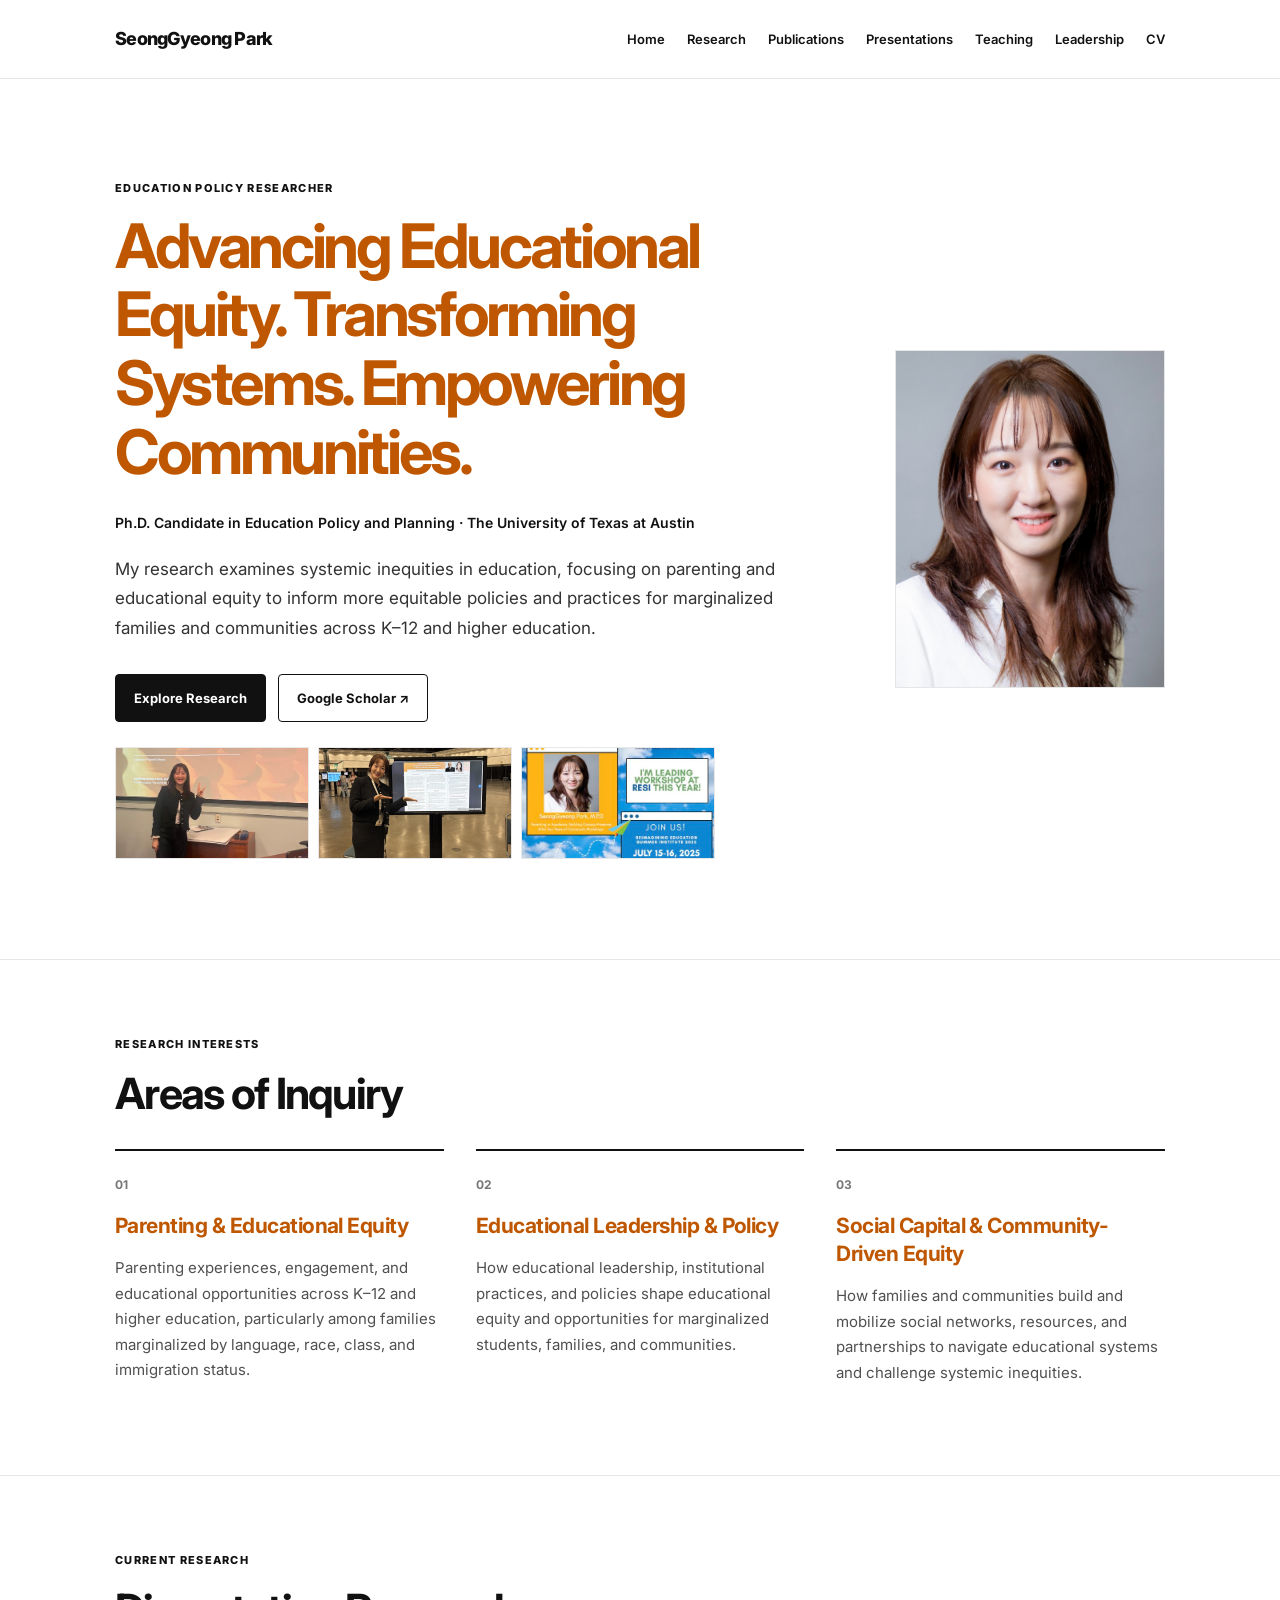
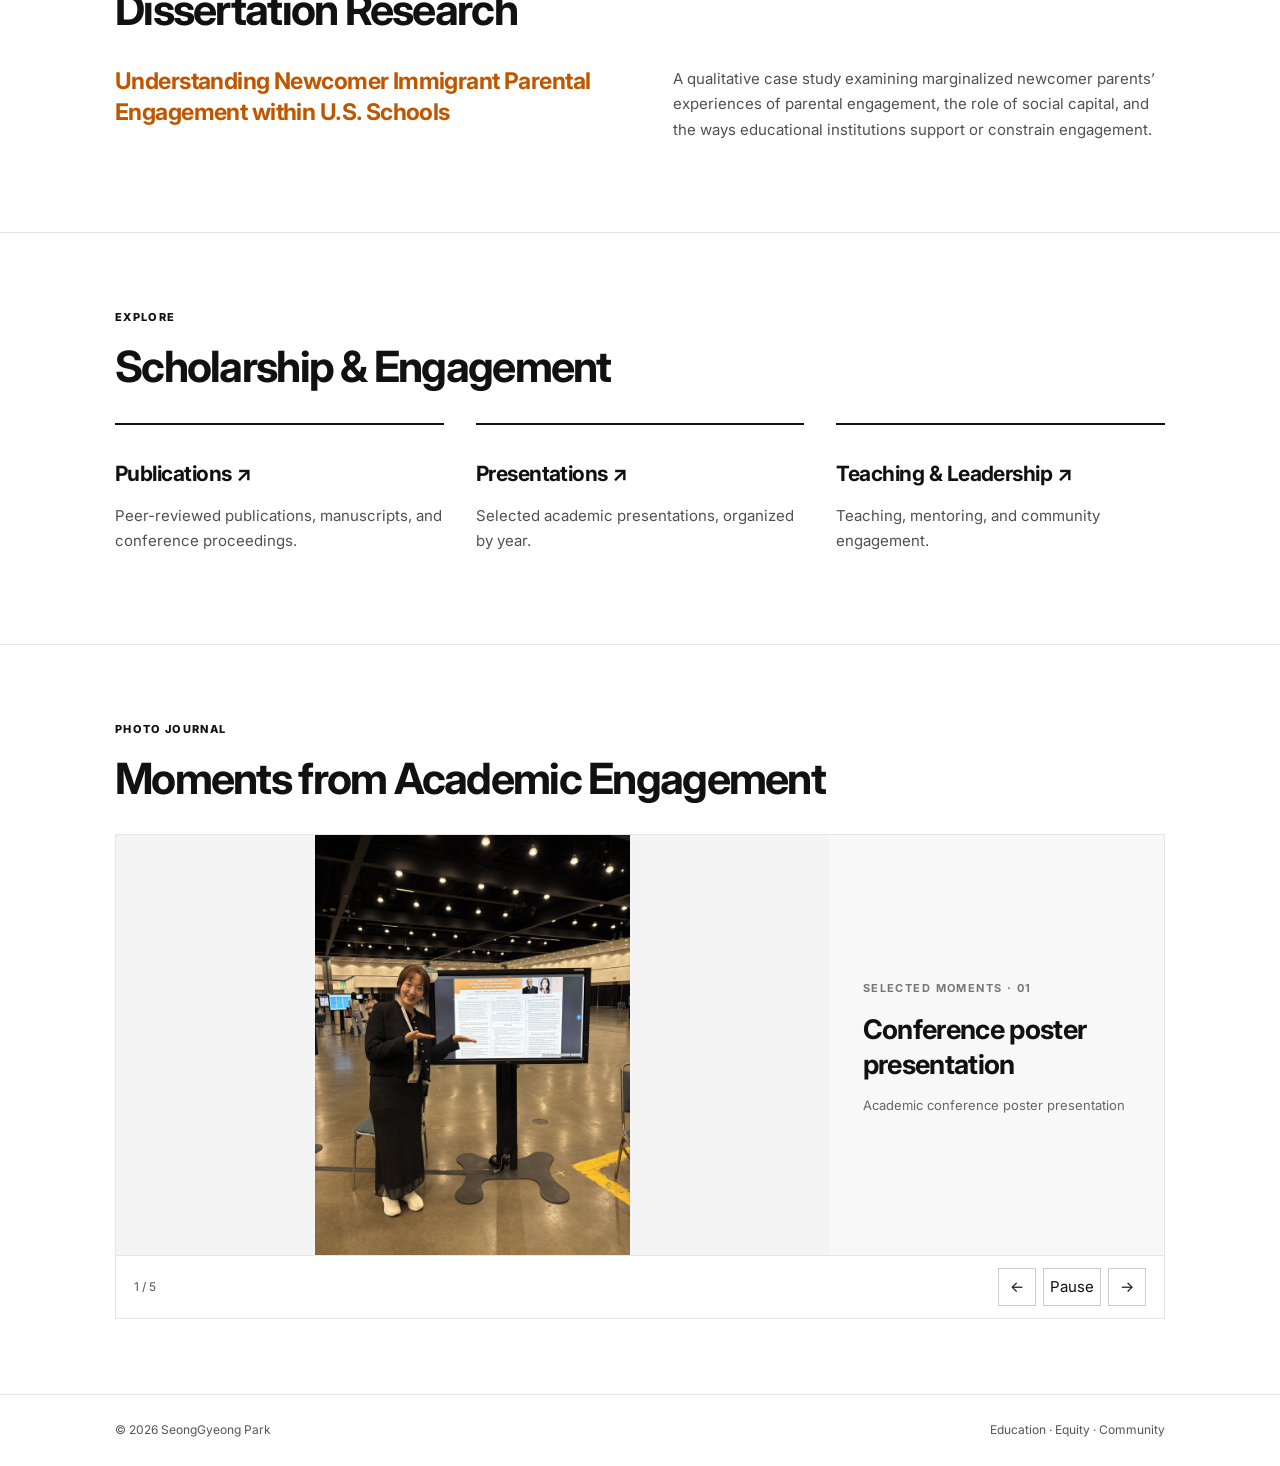
==== commit 11b73576: "Add files via upload" ====
--- a/index.html
+++ b/index.html
@@ -1,4 +1,5 @@
 <!DOCTYPE html>
+
 <html lang="en"><head><meta charset="utf-8"/><meta content="width=device-width,initial-scale=1" name="viewport"/><meta content="SeongGyeong Park — Education Policy and Planning researcher" name="description"/><title>Home | SeongGyeong Park</title><link href="https://fonts.googleapis.com" rel="preconnect"/><link crossorigin="" href="https://fonts.gstatic.com" rel="preconnect"/><link href="https://fonts.googleapis.com/css2?family=Inter:wght@400;500;600;700;800&amp;display=swap" rel="stylesheet"/><style>:root{--ink:#111;--muted:#505050;--line:#e6e6e6;--bg:#fff}*{box-sizing:border-box}html{scroll-behavior:smooth}body{margin:0;background:var(--bg);color:var(--ink);font:15px/1.7 Inter,Arial,sans-serif}a{color:inherit}header{position:sticky;top:0;z-index:5;background:#fff;border-bottom:1px solid var(--line)}.wrap{max-width:1110px;margin:auto;padding:0 30px}.nav{display:flex;align-items:center;justify-content:space-between;min-height:78px;gap:22px}.brand{font-weight:800;font-size:18px;letter-spacing:-.04em;text-decoration:none}.links{display:flex;gap:22px;flex-wrap:wrap}.links a{font-size:13px;font-weight:600;text-decoration:none}.links a:hover,.subtleLink:hover{text-decoration:underline}.hero{padding-top:100px;padding-bottom:100px;display:grid;grid-template-columns:minmax(0,1fr) 270px;gap:72px;align-items:center}.eyebrow{text-transform:uppercase;letter-spacing:.12em;font-size:11px;font-weight:800;margin:0 0 14px}.hero h1{font-size:clamp(38px,4.8vw,66px);line-height:1.12;letter-spacing:-.055em;margin:0 0 24px;max-width:740px}.role{font-weight:600;font-size:14px;margin:0 0 20px}.intro{font-size:17px;color:#333;line-height:1.75;max-width:680px}.actions{display:flex;gap:12px;flex-wrap:wrap;margin-top:30px}.button{display:inline-block;text-decoration:none;background:#111;color:#fff;padding:12px 18px;border:1px solid #111;font-weight:700;font-size:13px;border-radius:4px}.button.outline{background:#fff;color:#111}.portrait{aspect-ratio:4/5;border:1px solid var(--line);overflow:hidden;background:#f7f7f7}.portrait img{width:100%;height:100%;object-fit:cover}.placeholder{height:100%;display:flex;flex-direction:column;align-items:center;justify-content:center;text-align:center;padding:18px;color:#777;font-size:12px}.section{padding:75px 0;border-top:1px solid var(--line);scroll-margin-top:80px}h2{font-size:clamp(29px,3.5vw,43px);line-height:1.2;letter-spacing:-.04em;margin:0 0 30px}h3{font-size:23px;line-height:1.35;letter-spacing:-.025em}.areas{display:grid;grid-template-columns:repeat(3,minmax(0,1fr));gap:32px}.area{border-top:2px solid #111;padding-top:20px}.area .num{font-size:12px;font-weight:700;color:#777}.area h3{margin:15px 0 12px;font-size:21px}.area p,.split p,.entry p,.muted{color:var(--muted)}.split{display:grid;grid-template-columns:1fr 1fr;gap:65px;align-items:start}.split h3{margin:0}.split p{margin-top:0}.sectionHeading{display:flex;justify-content:space-between;gap:20px;align-items:center}.subtleLink{font-size:13px;font-weight:600;text-decoration:none}.entry{padding:18px 0;border-bottom:1px solid var(--line)}.entry:first-child{padding-top:0}.entry strong{font-size:15px}.entry p{font-size:13px;margin:4px 0}.entry a{font-size:13px}.contactLinks{display:flex;gap:25px;flex-wrap:wrap;margin-top:24px}.contactLinks a{font-weight:700;text-underline-offset:4px}footer{border-top:1px solid var(--line)}.footer{display:flex;justify-content:space-between;gap:20px;padding-top:25px;padding-bottom:25px;color:#555;font-size:12px}@media(max-width:800px){.hero{grid-template-columns:1fr;gap:32px;padding-top:55px;padding-bottom:65px}.portrait{grid-row:1;width:190px;aspect-ratio:1}.areas,.split{grid-template-columns:1fr;gap:26px}.nav{align-items:flex-start;flex-direction:column;padding-top:16px;padding-bottom:16px;gap:8px}.links{gap:13px}.section{padding:55px 0}.sectionHeading{align-items:flex-start;flex-direction:column}.hero h1{font-size:clamp(34px,8vw,52px)}}
 
 .publication-category{font-size:17px;font-weight:700;letter-spacing:-.02em;margin:42px 0 8px;padding-bottom:10px;border-bottom:1px solid #dedede}.publication-category:first-child{margin-top:18px}
@@ -25,7 +26,11 @@
 .photo-gallery .gallery-status{font-size:12px;color:#555}
 @media(max-width:650px){.photo-gallery .gallery-slide{display:block}.photo-gallery .gallery-photo{height:320px}.photo-gallery .gallery-copy{padding:20px}.photo-gallery .gallery-copy h3{font-size:20px}}
 @media(prefers-reduced-motion:reduce){.photo-gallery .gallery-track{transition:none}}
-</style></head><body><header><nav class="wrap nav"><a class="brand" href="index.html">SeongGyeong Park</a><div class="links"><a href="index.html">Home</a><a href="research.html">Research</a><a href="publications.html">Publications</a><a href="presentations.html">Presentations</a><a href="teaching.html">Teaching</a><a href="leadership.html">Leadership</a><a href="cv.html">CV</a></div></nav></header><main><section class="wrap hero"><div><p class="eyebrow" id="kicker"></p><h1 id="heroTitle"></h1><p class="role" id="role"></p><p class="intro" id="heroDescription"></p><div class="actions"><a class="button" href="research.html">Explore Research</a><a class="button outline" id="heroScholar" rel="noopener" target="_blank">Google Scholar ↗</a></div><div aria-label="Academic engagement photo highlights" class="home-photo-preview"><a href="#photo-journal"><img alt="Dissertation proposal presentation" src="assets/dissertation-proposal.jpeg"/></a><a href="#photo-journal"><img alt="Conference poster presentation" src="assets/conference-poster.jpg"/></a><a href="#photo-journal"><img alt="Columbia University workshop" src="assets/columbia-workshop.jpeg"/></a></div></div><div class="portrait"><img alt="Portrait of SeongGyeong Park" hidden="" id="portrait"/><div class="placeholder" id="portraitPlaceholder">Add your photo as <strong>SGPark_Picture.png</strong></div></div></section><section class="section"><div class="wrap"><p class="eyebrow">Research Interests</p><h2>Areas of Inquiry</h2><div class="areas" id="researchAreas"></div></div></section><section class="section"><div class="wrap"><p class="eyebrow">Current Research</p><h2>Dissertation Research</h2><div class="split"><h3 id="dissertationTitle"></h3><p id="dissertationDescription"></p></div></div></section><section class="section"><div class="wrap"><p class="eyebrow">Explore</p><h2>Scholarship &amp; Engagement</h2><div class="areas"><article class="area"><h3><a href="publications.html">Publications ↗</a></h3><p>Peer-reviewed publications, manuscripts, and conference proceedings.</p></article><article class="area"><h3><a href="presentations.html">Presentations ↗</a></h3><p>Selected academic presentations, organized by year.</p></article><article class="area"><h3><a href="leadership.html">Teaching &amp; Leadership ↗</a></h3><p>Teaching, mentoring, and community engagement.</p></article></div></div></section><section class="section" id="photo-journal"><div class="wrap"><p class="eyebrow">Photo journal</p><h2>Moments from Academic Engagement</h2><div aria-label="Photo slideshow" class="photo-gallery" data-photo-gallery=""><div class="gallery-track"><figure class="gallery-slide"><img alt="Academic conference poster presentation" class="gallery-photo" loading="lazy" src="assets/conference-poster.jpg"/><figcaption class="gallery-copy"><span class="gallery-count">Selected moments · 01</span><h3>Conference poster presentation</h3><p>Academic conference poster presentation</p></figcaption></figure><figure class="gallery-slide"><img alt="AERA Division A Graduate Student Council mentor spotlight" class="gallery-photo" loading="lazy" src="assets/aera-mentor.jpeg"/><figcaption class="gallery-copy"><span class="gallery-count">Selected moments · 02</span><h3>AERA Division A mentor spotlight</h3><p>AERA Division A Graduate Student Council mentor spotlight</p></figcaption></figure><figure class="gallery-slide"><img alt="Reimagining Education Summer Institute workshop announcement" class="gallery-photo" loading="lazy" src="assets/columbia-workshop.jpeg"/><figcaption class="gallery-copy"><span class="gallery-count">Selected moments · 03</span><h3>Columbia University workshop</h3><p>Reimagining Education Summer Institute workshop announcement</p></figcaption></figure><figure class="gallery-slide"><img alt="Dissertation proposal presentation" class="gallery-photo" loading="lazy" src="assets/dissertation-proposal.jpeg"/><figcaption class="gallery-copy"><span class="gallery-count">Selected moments · 04</span><h3>Dissertation research</h3><p>Dissertation proposal presentation</p></figcaption></figure><figure class="gallery-slide"><img alt="Community outreach and family engagement event" class="gallery-photo" loading="lazy" src="assets/community-research.jpg"/><figcaption class="gallery-copy"><span class="gallery-count">Selected moments · 05</span><h3>Community-engaged research</h3><p>Community outreach and family engagement event</p></figcaption></figure></div><div class="gallery-controls"><span aria-live="off" class="gallery-status">1 / 5</span><div class="gallery-actions"><button aria-label="Previous photo" data-gallery-prev="" type="button">←</button><button aria-label="Pause slideshow" data-gallery-pause="" type="button">Pause</button><button aria-label="Next photo" data-gallery-next="" type="button">→</button></div></div></div></div></section></main><footer><div class="wrap footer"><span>© <span id="year"></span> SeongGyeong Park</span><span>Education · Equity · Community</span></div></footer><script defer="">(async()=>{const $=id=>document.getElementById(id);const text=(id,value)=>{if($(id))$(id).textContent=value||''};const link=(id,url)=>{if(url&&$(id)){$(id).href=url;$(id).hidden=false}};const make=(tag,cls,value)=>{const e=document.createElement(tag);if(cls)e.className=cls;if(value)e.textContent=value;return e};try{const d={"name":"SeongGyeong Park","role":"Ph.D. Candidate in Education Policy and Planning · The University of Texas at Austin","kicker":"Education Policy Researcher","heroTitle":"Advancing Educational Equity. Transforming Systems. Empowering Communities.","heroDescription":"My research examines systemic inequities in education, focusing on parenting and educational equity to inform more equitable policies and practices for marginalized families and communities across K–12 and higher education.","portrait":"SGPark_Picture.png","aboutTitle":"Research rooted in community.","about":"I am a Ph.D. candidate in Education Policy and Planning at The University of Texas at Austin. My scholarship examines parenting, educational leadership and policy, and the relationships and resources families and communities mobilize to challenge systemic inequities. I draw on community-engaged and asset-based perspectives to connect educational research with equitable policy and practice.","research":[{"title":"Parenting & Educational Equity","description":"Parenting experiences, engagement, and educational opportunities across K–12 and higher education, particularly among families marginalized by language, race, class, and immigration status."},{"title":"Educational Leadership & Policy","description":"How educational leadership, institutional practices, and policies shape educational equity and opportunities for marginalized students, families, and communities."},{"title":"Social Capital & Community-Driven Equity","description":"How families and communities build and mobilize social networks, resources, and partnerships to navigate educational systems and challenge systemic inequities."}],"dissertationTitle":"Understanding Newcomer Immigrant Parental Engagement within U.S. Schools","dissertationDescription":"A qualitative case study examining marginalized newcomer parents’ experiences of parental engagement, the role of social capital, and the ways educational institutions support or constrain engagement.","publications":[{"category":"Peer-Reviewed Journal Publications","title":"Breaking Barriers to Immigrant Parental Engagement: A Systematic Review and Policy Implications","detail":"Park, S. G. · Policy Futures in Education","url":"https://doi.org/10.1177/14782103251381948"},{"category":"Manuscripts Under Review & Preparing for Submission","title":"Redefining Parental Engagement: Experiences of Latinx Newcomer Parents and the Role of Social Capital","detail":"Park, S. G., & Gualdron, E. · Ready for submission · Intended journal: Educational Administration Quarterly","url":""},{"category":"Manuscripts Under Review & Preparing for Submission","title":"Parenting at the Margins of Academia: Graduate Students and Postdoctoral Researchers Across Migration Pathways","detail":"Park, S. G. · Revised and resubmitted · Journal of Diversity in Higher Education","url":""},{"category":"Manuscripts in Preparation","title":"Digital Bridges for School-Family Communication and Engagement in the Digital Era: An Integrative Literature Review","detail":"Park, S. G., & Kaur, K. · In preparation · Intended journal: Review of Educational Research","url":""},{"category":"Manuscripts in Preparation","title":"Unforgetting or Disrupting the Model Minority Myth? A Case Study of Asian Immigrant Parental Engagement","detail":"Park, S. G. · In preparation · Intended journal: Peabody Journal of Education","url":""},{"category":"Manuscripts in Preparation","title":"Sanctuaries of Justice: The Black Church as a Site of Educational Advocacy, Memory, and Resistance","detail":"Wooley, B. L., & Park, S. G. · In preparation","url":""},{"category":"Manuscripts in Preparation","title":"Language Education Policy for Refugee Students in South Korea and the U.S.","detail":"Lee, Y. H., & Park, S. G. · In preparation · Intended journal to confirm","url":""},{"category":"Conference Proceedings","title":"Navigating New Terrains: Immigrant Parental Challenges and the Power of Social Bonds","detail":"Park, S. G. · 2025 American Educational Research Association","url":"https://doi.org/10.3102/2184112"}],"leadership":[{"title":"Founder & President · Texas Parenting Scholars","detail":"Building community and support for parenting graduate students and postdoctoral scholars at UT Austin","url":"https://utexas.campuslabs.com/engage/organization/texasparentingscholars"}],"email":"sgpark@austin.utexas.edu","scholar":"https://scholar.google.com/citations?user=pUyHn9oAAAAJ&hl=en","linkedin":"","cv":"SeongGyeong_Park_CV.pdf","presentations":[{"year":"2027 (Planned)","authors":"Park, S. G.","title":"Beyond Deficit Perspectives: Institutional Understandings and the Co-Construction of Newcomer Parental Engagement","venue":"AERA Annual Meeting · Paper Session"},{"year":"2026 (Planned)","authors":"Park, S. G., & Kaur, K.","title":"Digital Bridges for School-Family Communication and Engagement in the Digital Era: An Integrative Literature Review","venue":"UCEA Annual Meeting · Roundtable"},{"year":"2026 (Planned)","authors":"Park, S. G.","title":"Building Bridges: Reconceptualizing Newcomer Parental Engagement Through Social Capital and the Ecologies of Engagement","venue":"UCEA Annual Meeting · Paper Session"},{"year":"2026","authors":"Park, S. G.","title":"Redefining Parental Engagement: Spanish-Speaking Latinx Newcomer Parents’ Experiences and the Role of Social Capital","venue":"1st KAERA International Research Forum"},{"year":"2026","authors":"Wooley, B. L., & Park, S. G.","title":"Sanctuaries of Justice: The Black Church as a Site of Educational Advocacy, Memory, and Resistance","venue":"AERA Annual Meeting · Paper Session"},{"year":"2026","authors":"Park, S. G.","title":"From Misremembered to (Re)claimed: Korean Immigrant Parental Engagement and the Disruptions of the Model Minority Myth","venue":"KAERA Annual Meeting · Roundtable"},{"year":"2025","authors":"Park, S. G., & Dawer, D.","title":"Building Capacity for Community Resilience: Community Schools and Immigrant Newcomer Parent Engagement Amid Multiple Crises","venue":"UCEA Annual Meeting · Paper Presentation"},{"year":"2025","authors":"Park, S. G.","title":"Crossing Boundaries: Newcomer Parental Engagement from Outsiders to Insiders in U.S. Schools","venue":"UCEA Annual Meeting · Paper Session"},{"year":"2025","authors":"Park, S. G.","title":"Parenting in Academia: Building Campus Presence After Two Years of Community Workshops","venue":"Reimagining Education Summer Institute · Columbia University"},{"year":"2025","authors":"Park, S. G.","title":"Navigating New Terrains: Immigrant Student Parental Challenges and the Power of Social Bond","venue":"AERA Annual Meeting · Roundtable"},{"year":"2024","authors":"Park, S. G.","title":"Reorienting Justice: Newcomer Parents as Game Changers via School-Community Partnerships","venue":"UCEA Annual Meeting · Roundtable"},{"year":"2024","authors":"Park, S. G.","title":"Immigrant Parents as Game Changer for Social Justice in Education via School-Community Partnerships","venue":"Interdisciplinary Graduate Student Workshop · UT Rapoport Center for Human Rights and Justice"},{"year":"2024","authors":"Reventlow, G., Chessari, A., Park, S. G., Lipman, J., & Wooley, B.","title":"Refocusing on Justice: Impediments to Desegregation in Public Schools","venue":"UCEA Annual Meeting · Graduate Student Paper Presentation"},{"year":"2024","authors":"Morgan, P., & Park, S. G.","title":"Little Longhorns, Big Dreams: Supporting UT’s Student Parents","venue":"Professional Development Conference"}],"teaching":[{"year":"2026","role":"Teaching Assistant","institution":"Department of Educational Leadership and Policy, UT Austin","course":"ELP 381C · Educational Research I","details":"Graduate · In person","supervisor":"Professor: Dr. Sofia Malik"},{"year":"2025–2026","role":"Teaching Assistant","institution":"College of Natural Sciences, UT Austin","course":"NSC 323 and NSC 371 · CNS Honors Theses","details":"Undergraduate · In person","supervisor":"Professor: Dr. Stacia E. Rodenbusch"},{"year":"2025","role":"Teaching Assistant","institution":"Undergraduate College, UT Austin","course":"BDP 319 · Human Rights: Theories & Practice","details":"Undergraduate · In person","supervisor":"Professor: Dr. Samantha Pinto"},{"year":"2023–2025","role":"Instructor","institution":"Transfer-Year Experience Program, UT Austin","course":"UGS 016T · Transfer Interest Group Seminar","details":"Undergraduate · Web & in person","supervisor":""},{"year":"2023–2025","role":"Instructor","institution":"Chandra Department of Electrical and Computer Engineering, UT Austin","course":"UGS 016 · First-Year Interest Group—Engineering","details":"Undergraduate · In person","supervisor":""},{"year":"2022–2023","role":"Graduate Assistant","institution":"Chandra Department of Electrical and Computer Engineering Academic Advising Office, UT Austin","course":"Academic advising support","details":"","supervisor":"Supervisor: Stacy Pederson, M.Ed."},{"year":"2020","role":"Volunteer Instructor","institution":"Good Neighbors Korea","course":"Children's Rights and Prevention of Sexual Harassment","details":"Elementary schools · South Korea","supervisor":""}]};text('kicker',d.kicker);text('heroTitle',d.heroTitle);text('role',d.role);text('heroDescription',d.heroDescription);text('aboutTitle',d.aboutTitle);text('aboutText',d.about);text('dissertationTitle',d.dissertationTitle);text('dissertationDescription',d.dissertationDescription);text('year',new Date().getFullYear());if(d.portrait&&$('portrait')){const img=$('portrait');img.onload=()=>{img.hidden=false;$('portraitPlaceholder').hidden=true};img.src=d.portrait}link('heroScholar',d.scholar);link('scholarLink',d.scholar);link('contactScholar',d.scholar);link('linkedinLink',d.linkedin);link('cvLink',d.cv);link('navCV',d.cv);if(d.email)link('emailLink','mailto:'+d.email);(d.research||[]).forEach((x,i)=>{const el=make('article','area');el.append(make('span','num',String(i+1).padStart(2,'0')),make('h3','',x.title),make('p','',x.description));if($('researchAreas'))$('researchAreas').append(el)});let presentationYear='';(d.presentations||[]).forEach(x=>{const year=String(x.year||'').match(/\d{4}/)?.[0]||'Other';if($('presentationsList')&&year!==presentationYear){$('presentationsList').append(make('h3','publication-category',year));presentationYear=year}const el=make('div','entry');el.append(make('strong','',x.title),make('p','',x.authors+' · '+x.year+' · '+x.venue));if($('presentationsList'))$('presentationsList').append(el)});(d.teaching||[]).forEach(x=>{if(!$('teachingList'))return;const el=make('div','entry');el.append(make('span','num',x.year),make('strong','',x.role+' · '+x.institution),make('p','',x.course));if(x.details)el.append(make('p','',x.details));if(x.supervisor)el.append(make('p','',x.supervisor));$('teachingList').append(el)});for(const [key,id] of [['publications','publicationsList'],['leadership','leadershipList']]){let lastCategory='';(d[key]||[]).forEach(x=>{if(key==='publications'&&x.category&&x.category!==lastCategory){const h=make('h3','publication-category',x.category);if($(id))$(id).append(h);lastCategory=x.category;}const el=make('div','entry');el.append(make('strong','',x.title),make('p','',x.detail));if(x.url){const a=make('a','','Read more ↗');a.href=x.url;a.target='_blank';a.rel='noopener';el.append(a)}if($(id))$(id).append(el)})}}catch(e){console.error(e);document.querySelector('main').prepend(make('p','', 'Unable to load website content. Check that content.json is uploaded alongside index.html.'))}})();
+</style><style>
+/* Requested academic accent: only individual work titles change color. */
+#publicationsList .entry strong, #presentationsList .entry strong {color:#BF5700 !important;}
+#publicationsList .publication-category, #presentationsList .publication-category {color:#777777 !important;}
+</style></head><body><header><nav class="wrap nav"><a class="brand" href="index.html">SeongGyeong Park</a><div class="links"><a href="index.html">Home</a><a href="research.html">Research</a><a href="publications.html">Publications</a><a href="presentations.html">Presentations</a><a href="teaching.html">Teaching</a><a href="leadership.html">Leadership</a><a href="cv.html">CV</a></div></nav></header><main><section class="wrap hero"><div><p class="eyebrow" id="kicker"></p><h1 id="heroTitle"></h1><p class="role" id="role"></p><p class="intro" id="heroDescription"></p><div class="actions"><a class="button" href="research.html">Explore Research</a><a class="button outline" id="heroScholar" rel="noopener" target="_blank">Google Scholar ↗</a></div><div aria-label="Academic engagement photo highlights" class="home-photo-preview"><a href="#photo-journal"><img alt="Dissertation proposal presentation" src="[data-uri]"/></a><a href="#photo-journal"><img alt="Conference poster presentation" src="[data-uri]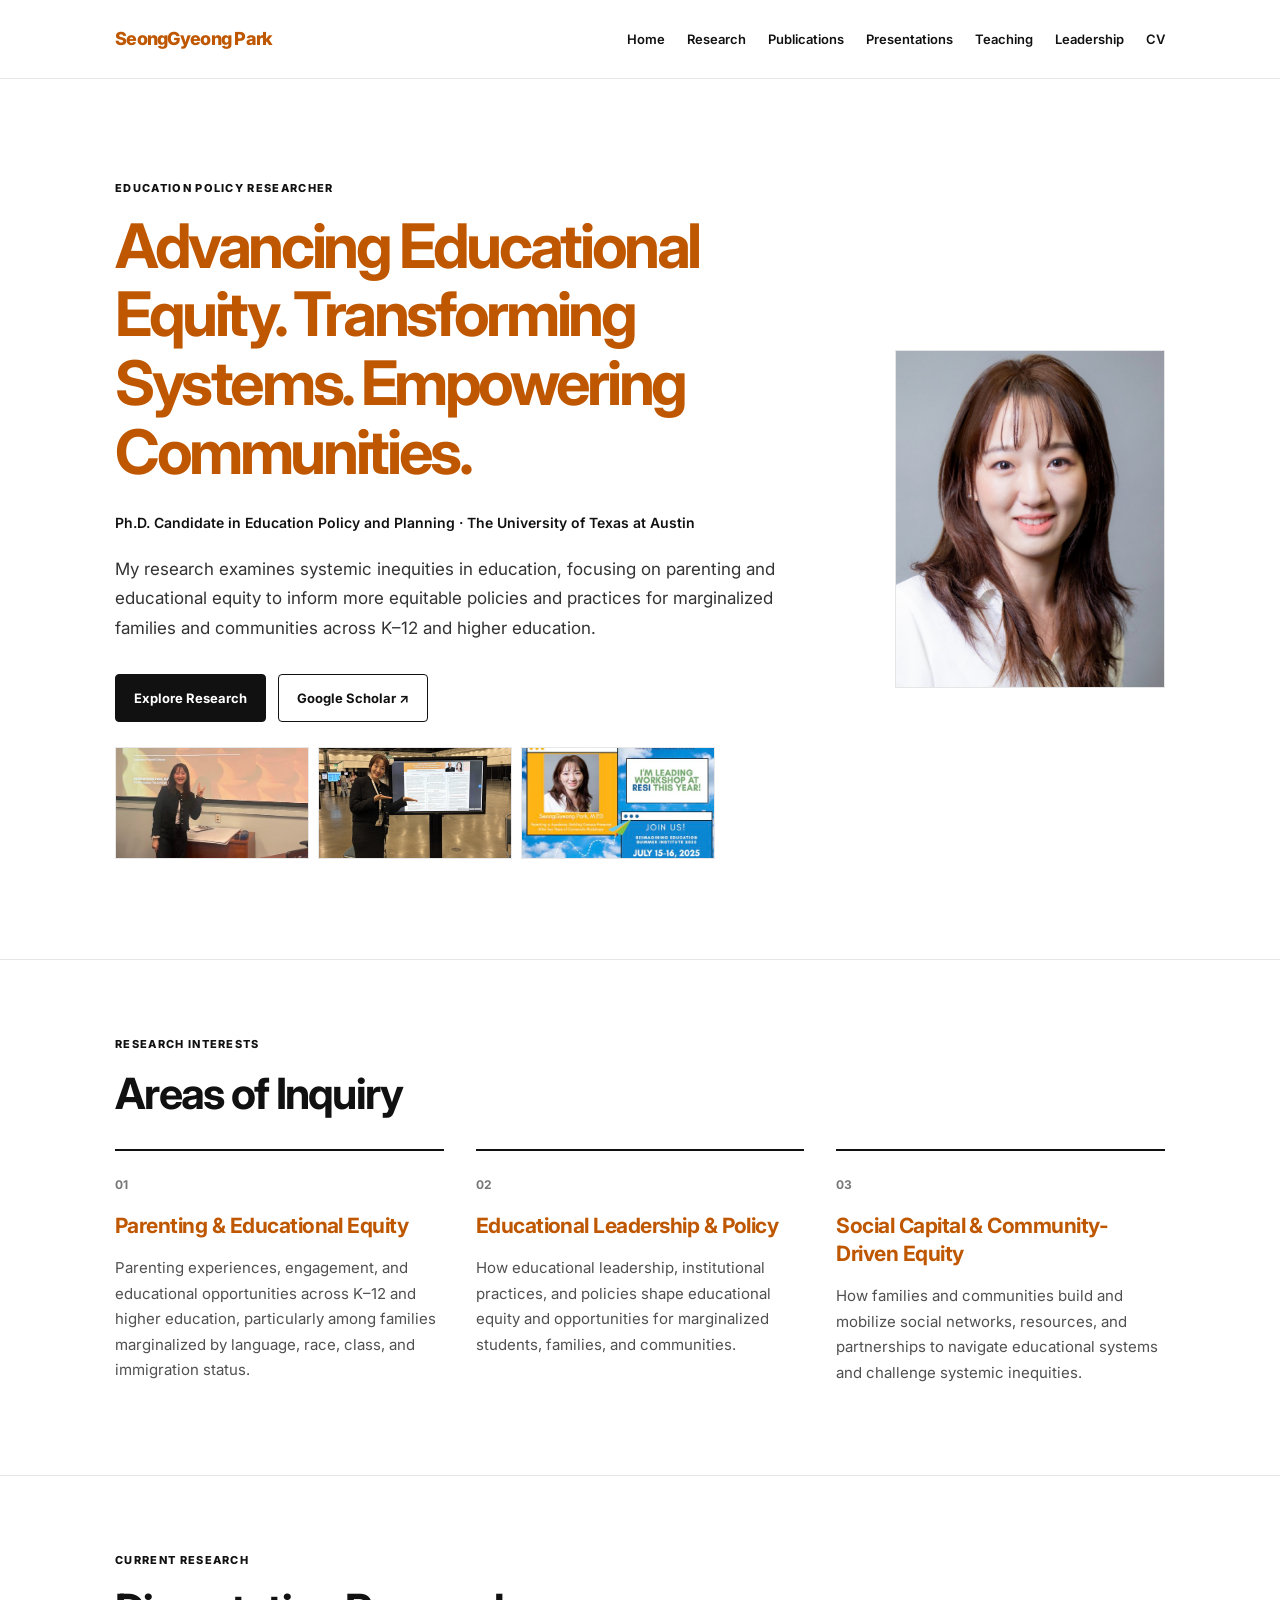
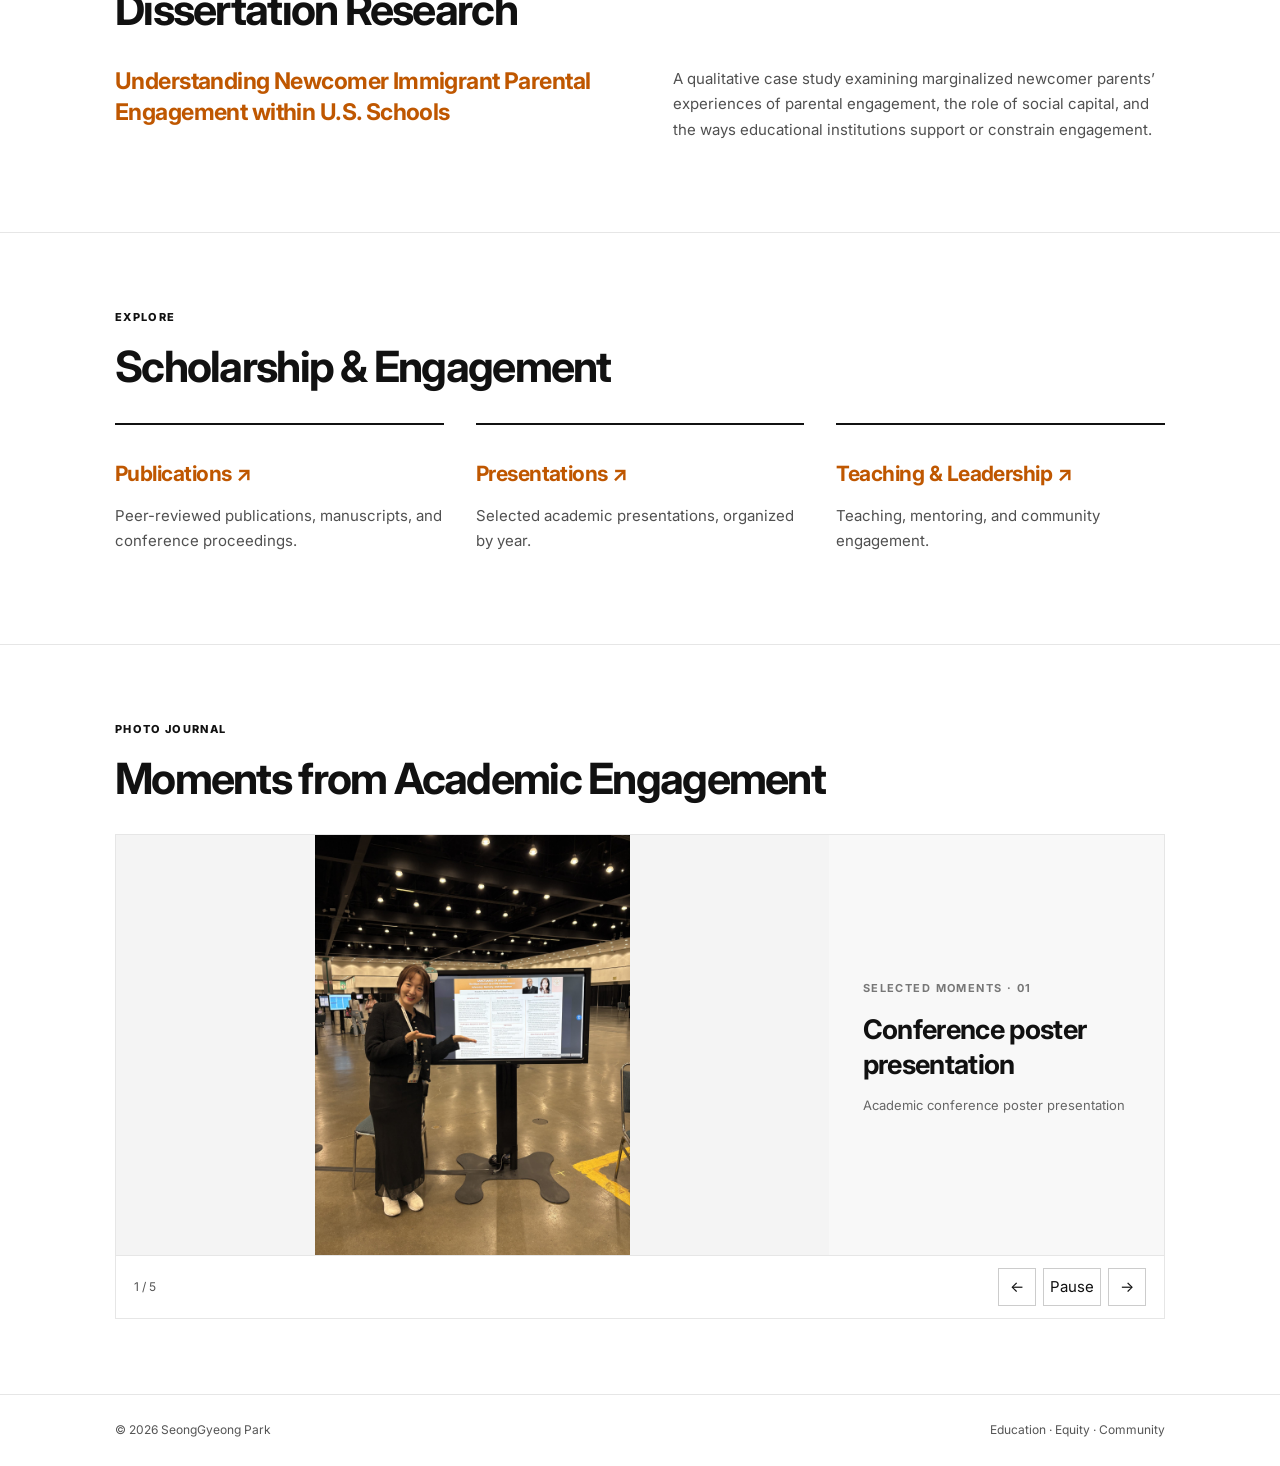
==== commit c6c74e63: "Add files via upload" ====
--- a/index.html
+++ b/index.html
@@ -30,6 +30,11 @@
 /* Requested academic accent: only individual work titles change color. */
 #publicationsList .entry strong, #presentationsList .entry strong {color:#BF5700 !important;}
 #publicationsList .publication-category, #presentationsList .publication-category {color:#777777 !important;}
+</style><style>/* UT Austin burnt orange: site brand on all pages */
+a.brand, .brand, header a.brand, nav a.brand { color: #BF5700 !important; }
+/* Home: Scholarship & Engagement link headings only */
+.home-explore-links h3 a { color: #BF5700 !important; }
+main h3 a[href="publications.html"], main h3 a[href="presentations.html"], main h3 a[href="leadership.html"] { color: #BF5700 !important; }
 </style></head><body><header><nav class="wrap nav"><a class="brand" href="index.html">SeongGyeong Park</a><div class="links"><a href="index.html">Home</a><a href="research.html">Research</a><a href="publications.html">Publications</a><a href="presentations.html">Presentations</a><a href="teaching.html">Teaching</a><a href="leadership.html">Leadership</a><a href="cv.html">CV</a></div></nav></header><main><section class="wrap hero"><div><p class="eyebrow" id="kicker"></p><h1 id="heroTitle"></h1><p class="role" id="role"></p><p class="intro" id="heroDescription"></p><div class="actions"><a class="button" href="research.html">Explore Research</a><a class="button outline" id="heroScholar" rel="noopener" target="_blank">Google Scholar ↗</a></div><div aria-label="Academic engagement photo highlights" class="home-photo-preview"><a href="#photo-journal"><img alt="Dissertation proposal presentation" src="[data-uri]"/></a><a href="#photo-journal"><img alt="Conference poster presentation" src="[data-uri]